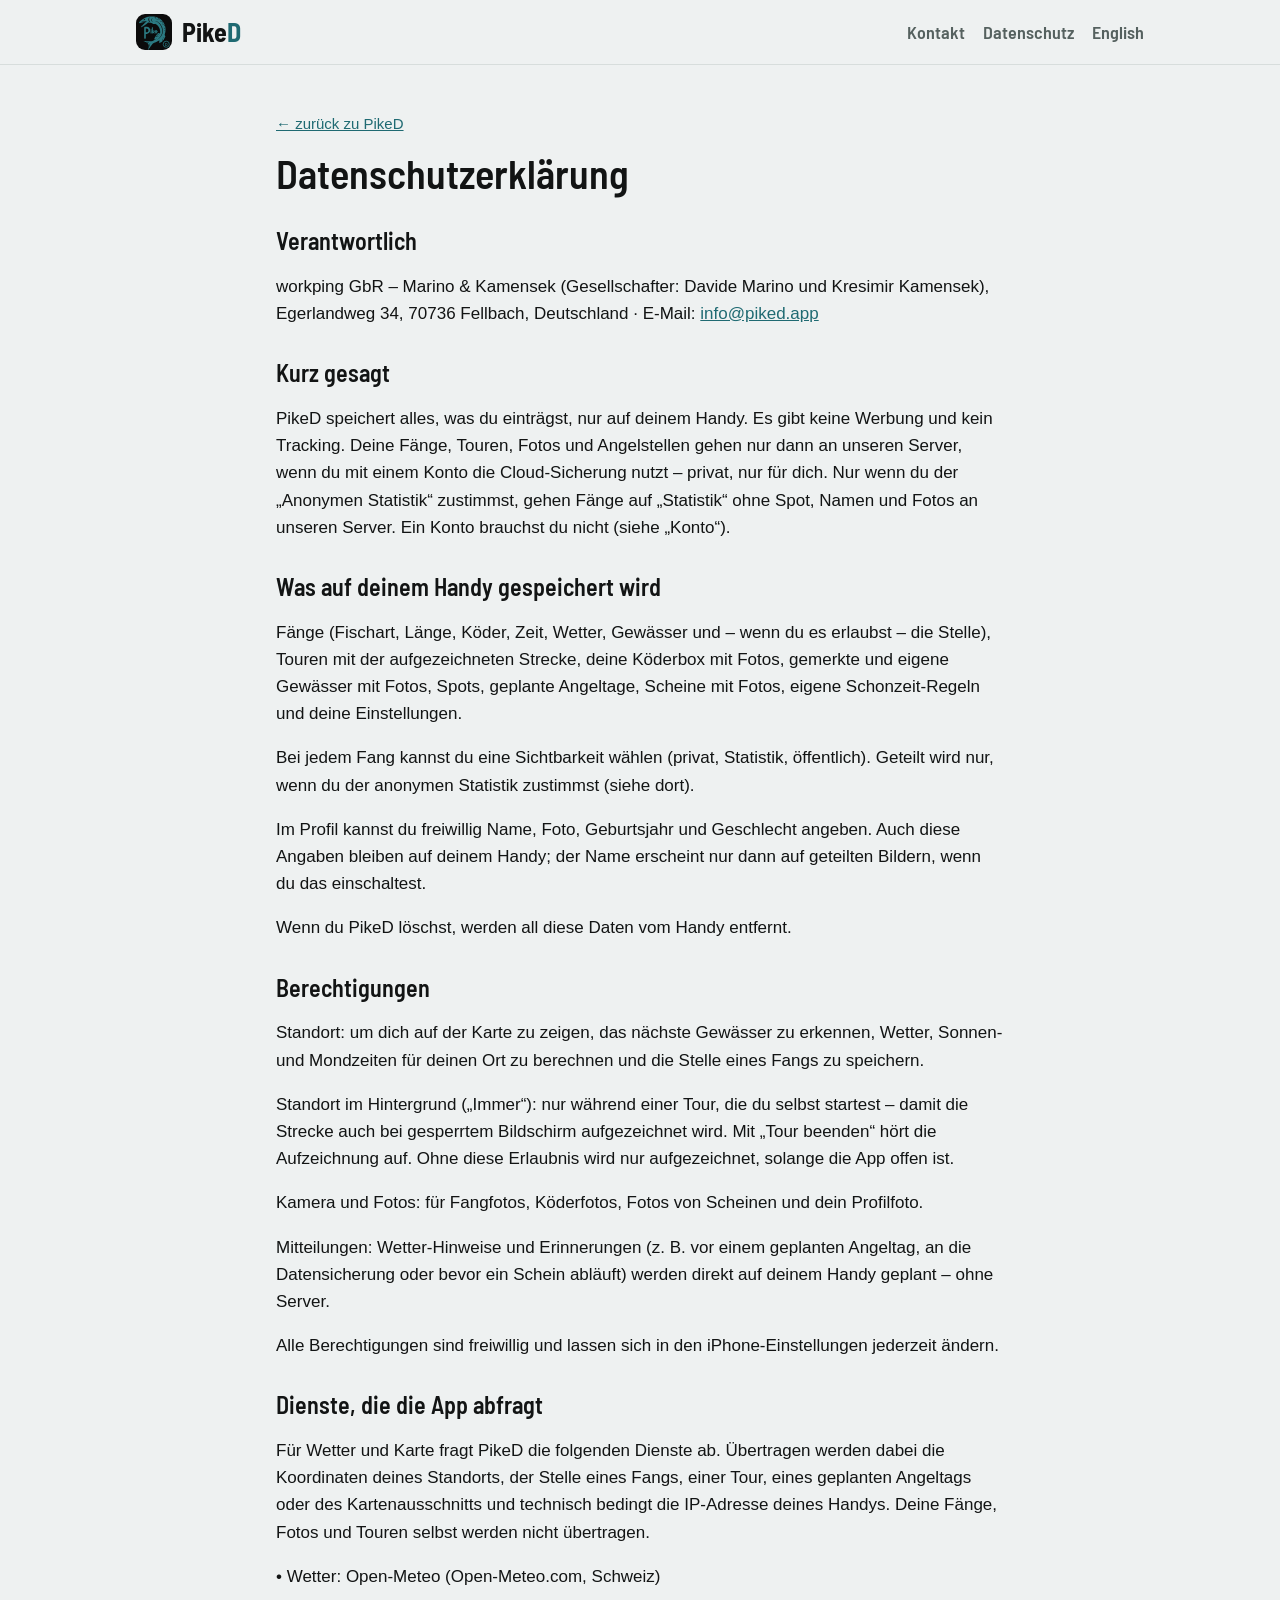
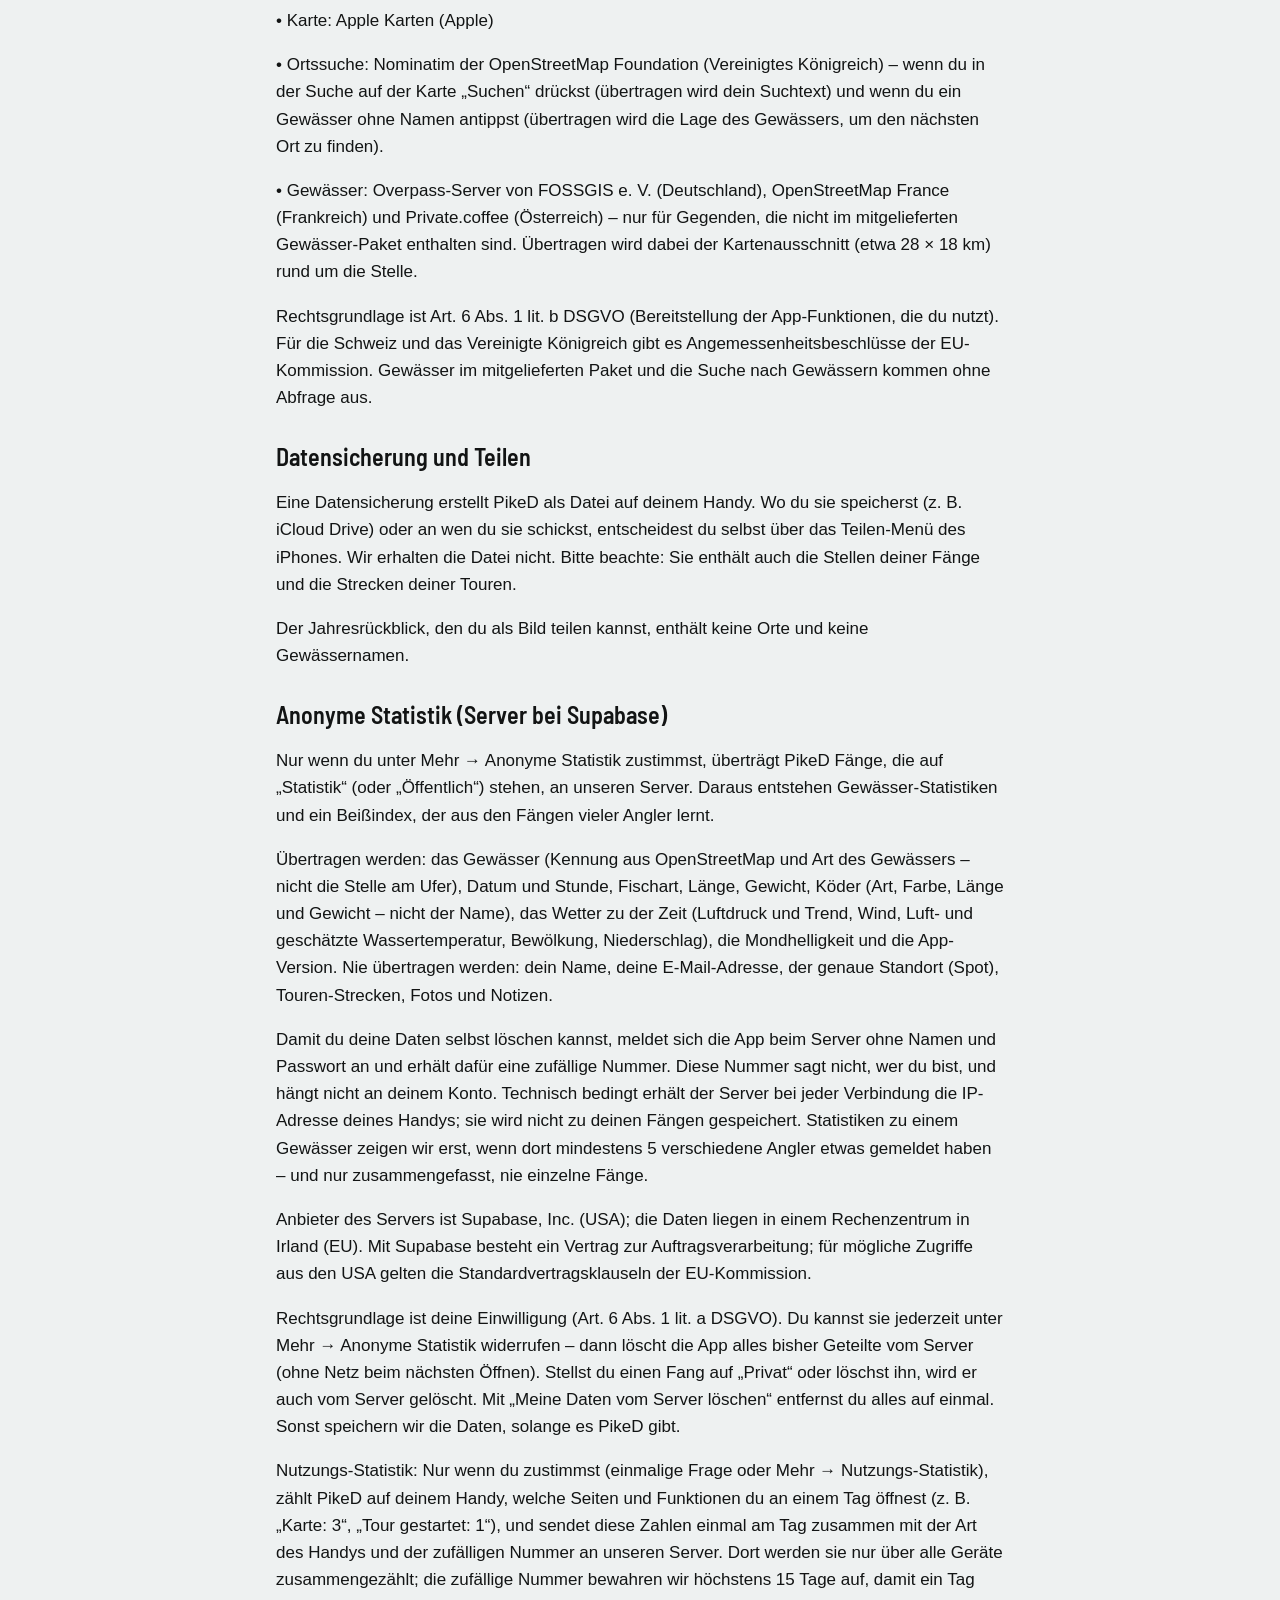
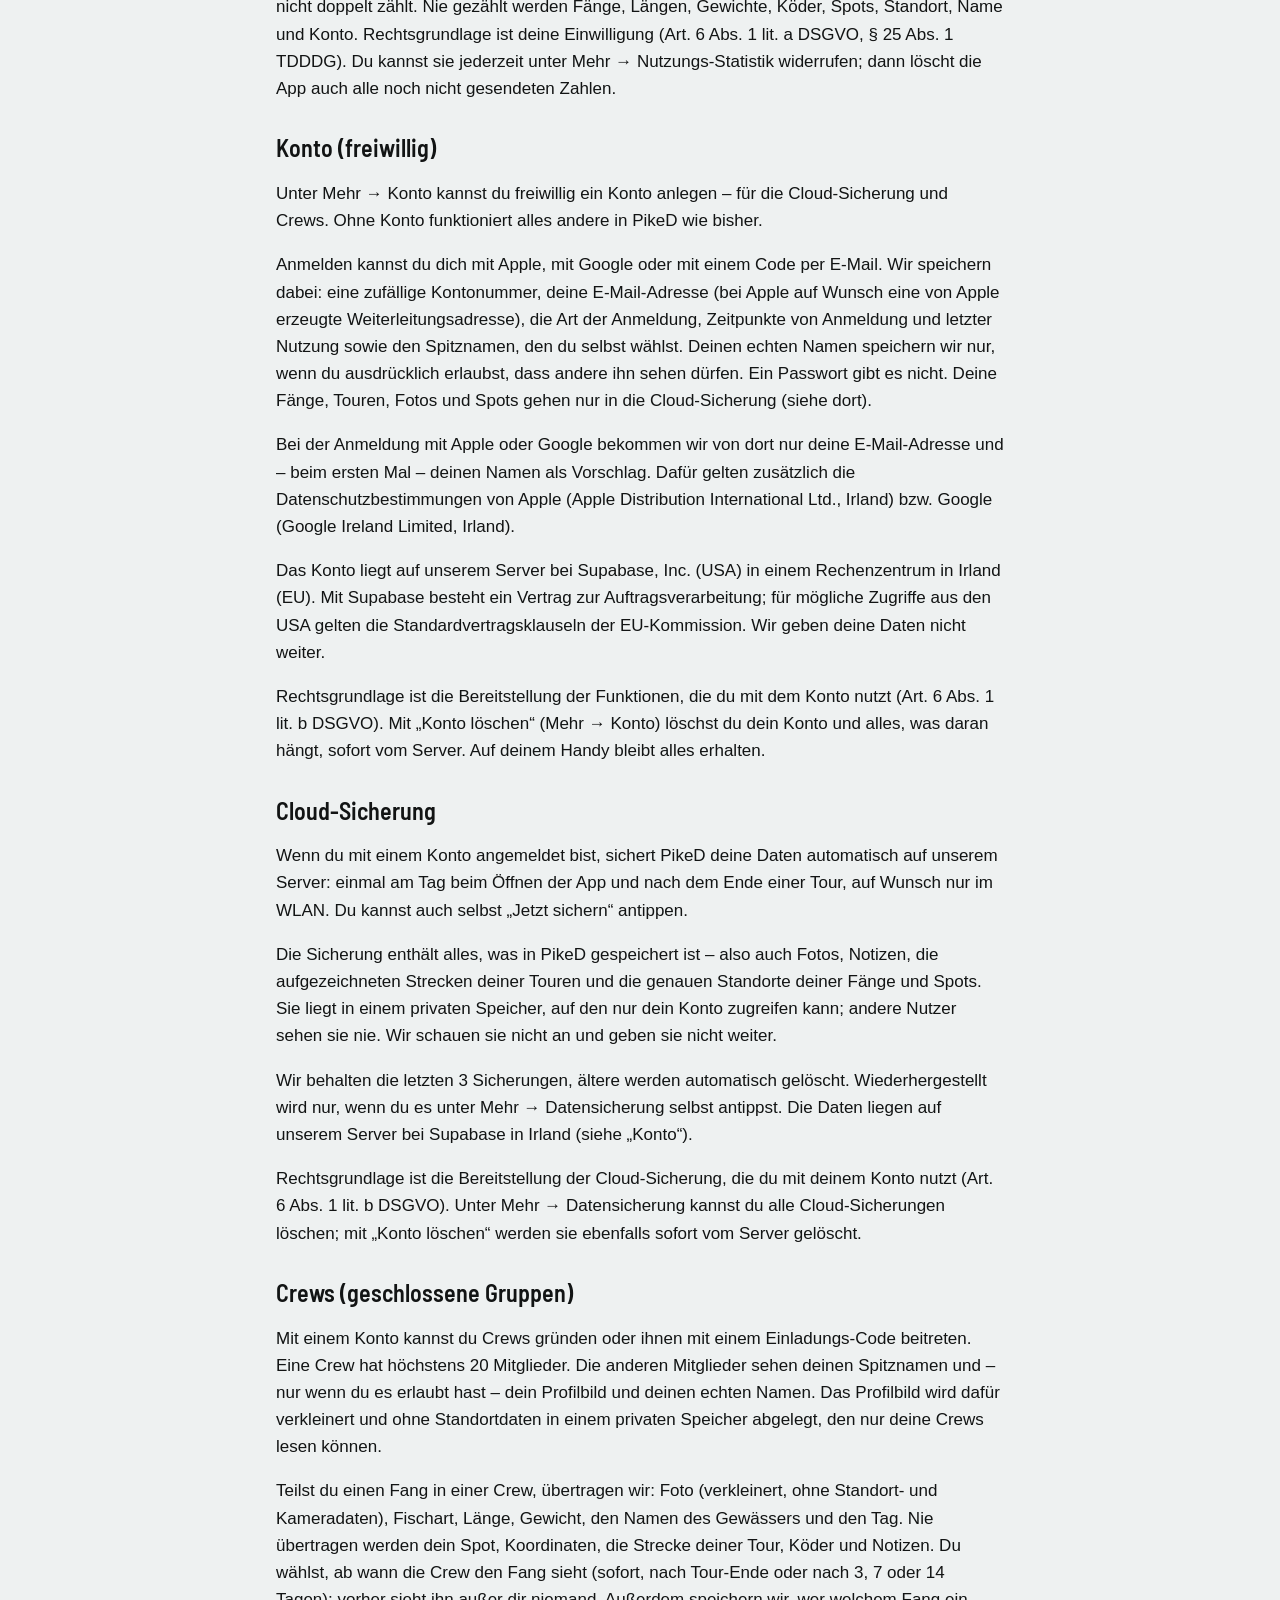
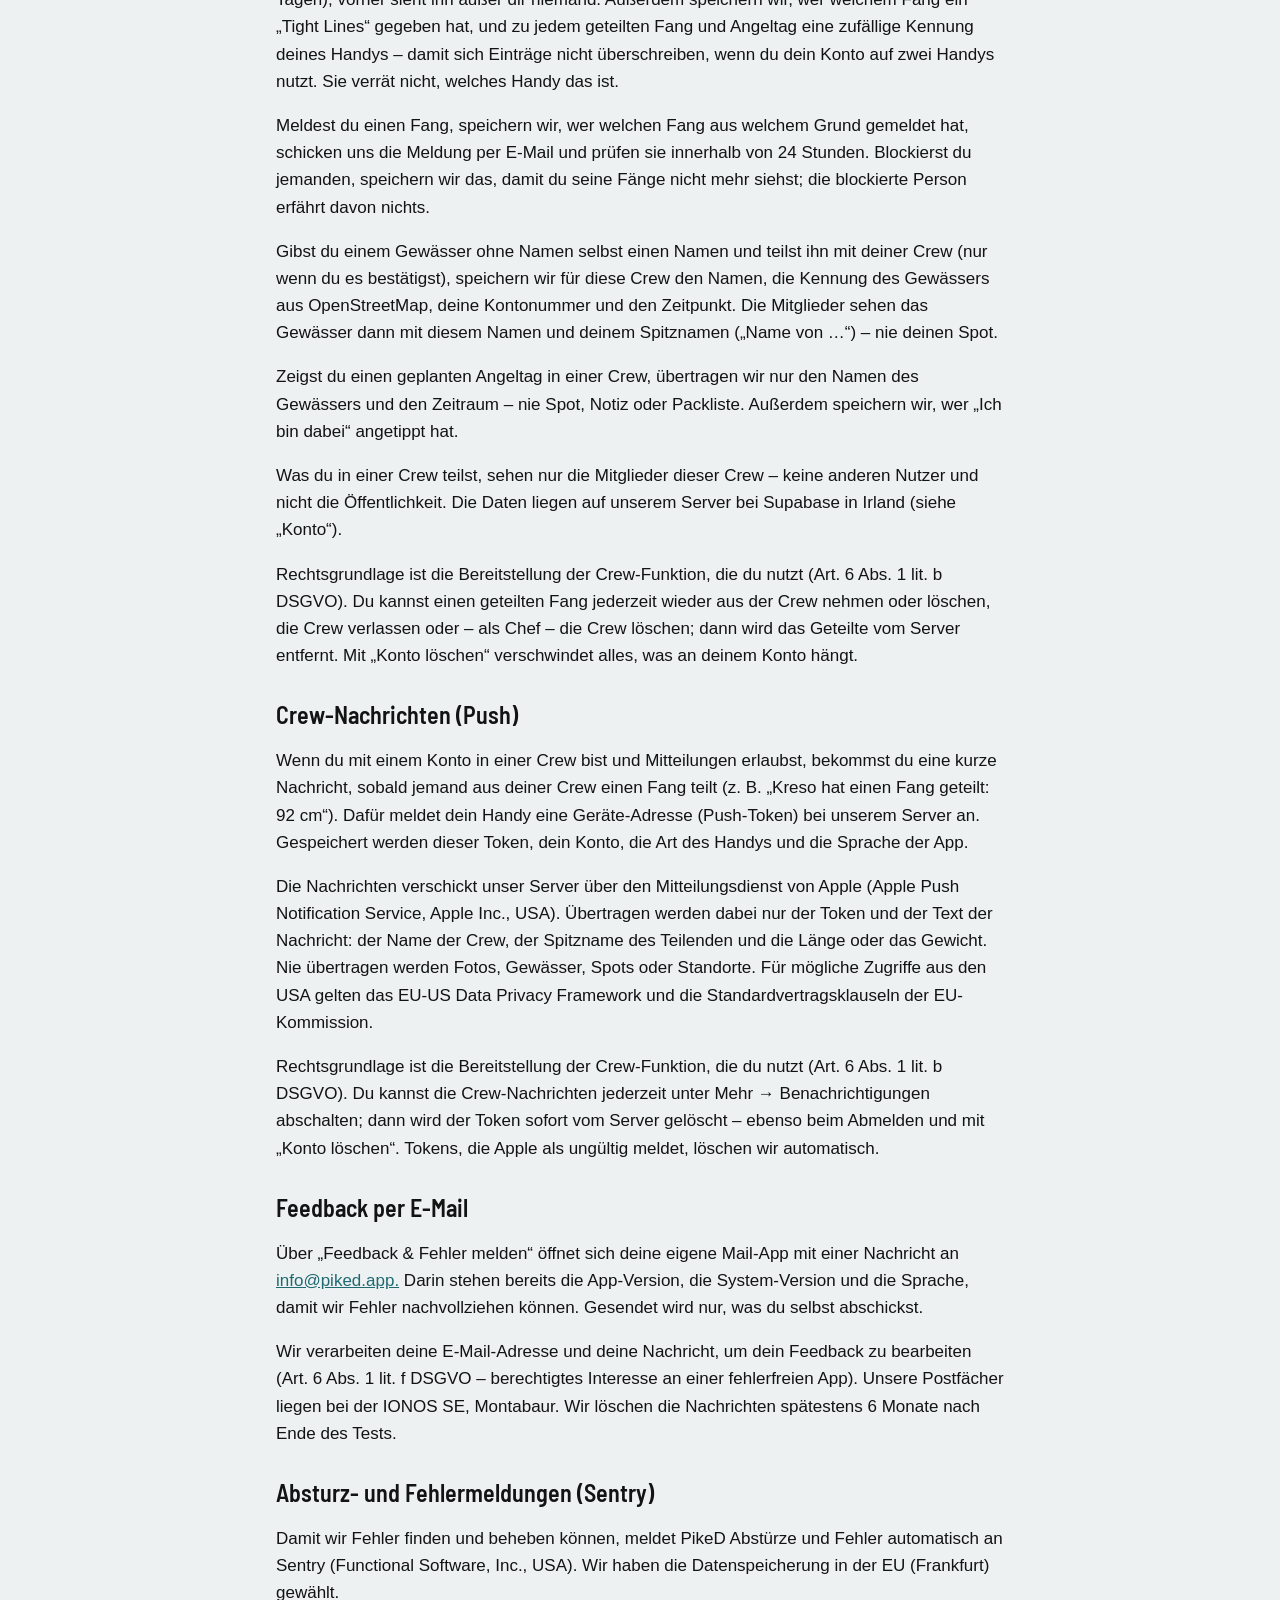
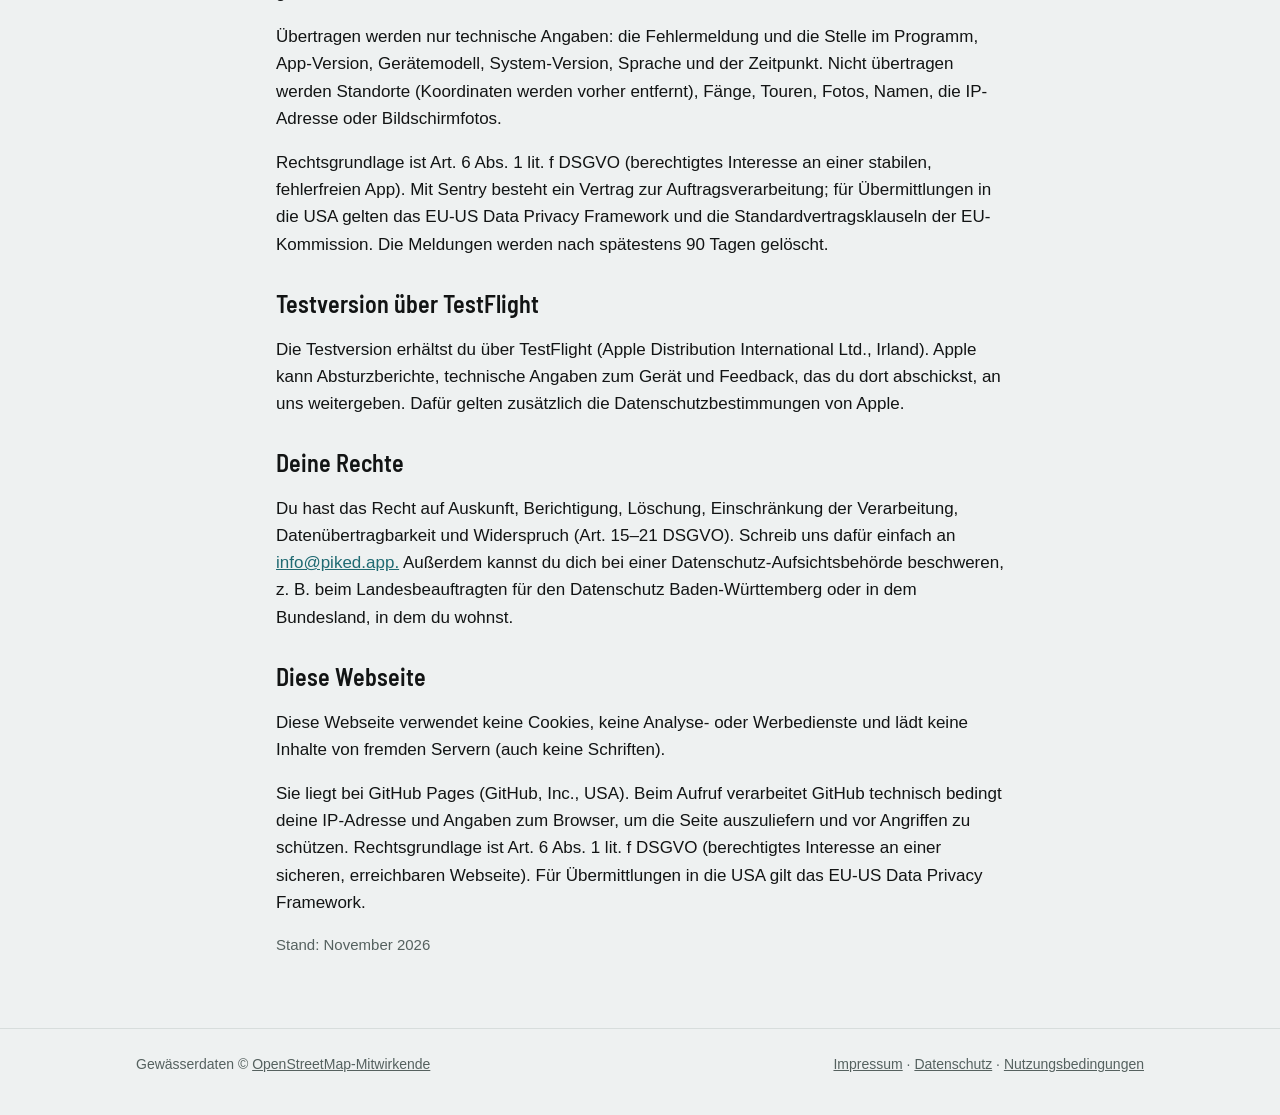
==== datenschutz.html @ bd9d3e7d "Datenschutz: Nutzungs-Statistik Co-Authored-By: Claude Opus 5.5 <noreply@anthropic.com>" ====
<!DOCTYPE html>
<html lang="de">
<head>
  <meta charset="utf-8">
  <meta name="viewport" content="width=device-width, initial-scale=1">
  <title>Datenschutzerklärung – PikeD</title>
  <meta name="description" content="Datenschutzerklärung">
  <meta name="robots" content="noindex">
  <meta name="theme-color" content="#0b0b0b">
  <link rel="icon" href="logo.svg" type="image/svg+xml">
  <link rel="apple-touch-icon" href="apple-touch-icon.png">
  <link rel="stylesheet" href="stil.css">
</head>
<body>
  <header class="leiste">
    <div class="breite">
      <a class="marke" href="index.html"><img src="logo.svg" alt="" width="36" height="36"><span>Pike<span class="d">D</span></span></a>
      <nav>
        <a href="index.html#kontakt">Kontakt</a>
        <a href="datenschutz.html">Datenschutz</a>
        <a href="en/privacy.html" lang="en">English</a>
      </nav>
    </div>
  </header>
  <main class="text">
    <p class="zurueck"><a href="index.html">← zurück zu PikeD</a></p>
    <h1>Datenschutzerklärung</h1>
    <h2>Verantwortlich</h2>
    <p>workping GbR – Marino &amp; Kamensek (Gesellschafter: Davide Marino und Kresimir Kamensek), Egerlandweg 34, 70736 Fellbach, Deutschland · E-Mail: <a href="mailto:info@piked.app">info@piked.app</a></p>

    <h2>Kurz gesagt</h2>
    <p>PikeD speichert alles, was du einträgst, nur auf deinem Handy. Es gibt keine Werbung und kein Tracking. Deine Fänge, Touren, Fotos und Angelstellen gehen nur dann an unseren Server, wenn du mit einem Konto die Cloud-Sicherung nutzt – privat, nur für dich. Nur wenn du der „Anonymen Statistik“ zustimmst, gehen Fänge auf „Statistik“ ohne Spot, Namen und Fotos an unseren Server. Ein Konto brauchst du nicht (siehe „Konto“).</p>

    <h2>Was auf deinem Handy gespeichert wird</h2>
    <p>Fänge (Fischart, Länge, Köder, Zeit, Wetter, Gewässer und – wenn du es erlaubst – die Stelle), Touren mit der aufgezeichneten Strecke, deine Köderbox mit Fotos, gemerkte und eigene Gewässer mit Fotos, Spots, geplante Angeltage, Scheine mit Fotos, eigene Schonzeit-Regeln und deine Einstellungen.</p>
    <p>Bei jedem Fang kannst du eine Sichtbarkeit wählen (privat, Statistik, öffentlich). Geteilt wird nur, wenn du der anonymen Statistik zustimmst (siehe dort).</p>
    <p>Im Profil kannst du freiwillig Name, Foto, Geburtsjahr und Geschlecht angeben. Auch diese Angaben bleiben auf deinem Handy; der Name erscheint nur dann auf geteilten Bildern, wenn du das einschaltest.</p>
    <p>Wenn du PikeD löschst, werden all diese Daten vom Handy entfernt.</p>

    <h2>Berechtigungen</h2>
    <p>Standort: um dich auf der Karte zu zeigen, das nächste Gewässer zu erkennen, Wetter, Sonnen- und Mondzeiten für deinen Ort zu berechnen und die Stelle eines Fangs zu speichern.</p>
    <p>Standort im Hintergrund („Immer“): nur während einer Tour, die du selbst startest – damit die Strecke auch bei gesperrtem Bildschirm aufgezeichnet wird. Mit „Tour beenden“ hört die Aufzeichnung auf. Ohne diese Erlaubnis wird nur aufgezeichnet, solange die App offen ist.</p>
    <p>Kamera und Fotos: für Fangfotos, Köderfotos, Fotos von Scheinen und dein Profilfoto.</p>
    <p>Mitteilungen: Wetter-Hinweise und Erinnerungen (z. B. vor einem geplanten Angeltag, an die Datensicherung oder bevor ein Schein abläuft) werden direkt auf deinem Handy geplant – ohne Server.</p>
    <p>Alle Berechtigungen sind freiwillig und lassen sich in den iPhone-Einstellungen jederzeit ändern.</p>

    <h2>Dienste, die die App abfragt</h2>
    <p>Für Wetter und Karte fragt PikeD die folgenden Dienste ab. Übertragen werden dabei die Koordinaten deines Standorts, der Stelle eines Fangs, einer Tour, eines geplanten Angeltags oder des Kartenausschnitts und technisch bedingt die IP-Adresse deines Handys. Deine Fänge, Fotos und Touren selbst werden nicht übertragen.</p>
    <p>• Wetter: Open-Meteo (Open-Meteo.com, Schweiz)</p>
    <p>• Karte: Apple Karten (Apple)</p>
    <p>• Ortssuche: Nominatim der OpenStreetMap Foundation (Vereinigtes Königreich) – wenn du in der Suche auf der Karte „Suchen“ drückst (übertragen wird dein Suchtext) und wenn du ein Gewässer ohne Namen antippst (übertragen wird die Lage des Gewässers, um den nächsten Ort zu finden).</p>
    <p>• Gewässer: Overpass-Server von FOSSGIS e. V. (Deutschland), OpenStreetMap France (Frankreich) und Private.coffee (Österreich) – nur für Gegenden, die nicht im mitgelieferten Gewässer-Paket enthalten sind. Übertragen wird dabei der Kartenausschnitt (etwa 28 × 18 km) rund um die Stelle.</p>
    <p>Rechtsgrundlage ist Art. 6 Abs. 1 lit. b DSGVO (Bereitstellung der App-Funktionen, die du nutzt). Für die Schweiz und das Vereinigte Königreich gibt es Angemessenheitsbeschlüsse der EU-Kommission. Gewässer im mitgelieferten Paket und die Suche nach Gewässern kommen ohne Abfrage aus.</p>

    <h2>Datensicherung und Teilen</h2>
    <p>Eine Datensicherung erstellt PikeD als Datei auf deinem Handy. Wo du sie speicherst (z. B. iCloud Drive) oder an wen du sie schickst, entscheidest du selbst über das Teilen-Menü des iPhones. Wir erhalten die Datei nicht. Bitte beachte: Sie enthält auch die Stellen deiner Fänge und die Strecken deiner Touren.</p>
    <p>Der Jahresrückblick, den du als Bild teilen kannst, enthält keine Orte und keine Gewässernamen.</p>

    <h2>Anonyme Statistik (Server bei Supabase)</h2>
    <p>Nur wenn du unter Mehr → Anonyme Statistik zustimmst, überträgt PikeD Fänge, die auf „Statistik“ (oder „Öffentlich“) stehen, an unseren Server. Daraus entstehen Gewässer-Statistiken und ein Beißindex, der aus den Fängen vieler Angler lernt.</p>
    <p>Übertragen werden: das Gewässer (Kennung aus OpenStreetMap und Art des Gewässers – nicht die Stelle am Ufer), Datum und Stunde, Fischart, Länge, Gewicht, Köder (Art, Farbe, Länge und Gewicht – nicht der Name), das Wetter zu der Zeit (Luftdruck und Trend, Wind, Luft- und geschätzte Wassertemperatur, Bewölkung, Niederschlag), die Mondhelligkeit und die App-Version. Nie übertragen werden: dein Name, deine E-Mail-Adresse, der genaue Standort (Spot), Touren-Strecken, Fotos und Notizen.</p>
    <p>Damit du deine Daten selbst löschen kannst, meldet sich die App beim Server ohne Namen und Passwort an und erhält dafür eine zufällige Nummer. Diese Nummer sagt nicht, wer du bist, und hängt nicht an deinem Konto. Technisch bedingt erhält der Server bei jeder Verbindung die IP-Adresse deines Handys; sie wird nicht zu deinen Fängen gespeichert. Statistiken zu einem Gewässer zeigen wir erst, wenn dort mindestens 5 verschiedene Angler etwas gemeldet haben – und nur zusammengefasst, nie einzelne Fänge.</p>
    <p>Anbieter des Servers ist Supabase, Inc. (USA); die Daten liegen in einem Rechenzentrum in Irland (EU). Mit Supabase besteht ein Vertrag zur Auftragsverarbeitung; für mögliche Zugriffe aus den USA gelten die Standardvertragsklauseln der EU-Kommission.</p>
    <p>Rechtsgrundlage ist deine Einwilligung (Art. 6 Abs. 1 lit. a DSGVO). Du kannst sie jederzeit unter Mehr → Anonyme Statistik widerrufen – dann löscht die App alles bisher Geteilte vom Server (ohne Netz beim nächsten Öffnen). Stellst du einen Fang auf „Privat“ oder löschst ihn, wird er auch vom Server gelöscht. Mit „Meine Daten vom Server löschen“ entfernst du alles auf einmal. Sonst speichern wir die Daten, solange es PikeD gibt.</p>
    <p>Nutzungs-Statistik: Nur wenn du zustimmst (einmalige Frage oder Mehr → Nutzungs-Statistik), zählt PikeD auf deinem Handy, welche Seiten und Funktionen du an einem Tag öffnest (z. B. „Karte: 3“, „Tour gestartet: 1“), und sendet diese Zahlen einmal am Tag zusammen mit der Art des Handys und der zufälligen Nummer an unseren Server. Dort werden sie nur über alle Geräte zusammengezählt; die zufällige Nummer bewahren wir höchstens 15 Tage auf, damit ein Tag nicht doppelt zählt. Nie gezählt werden Fänge, Längen, Gewichte, Köder, Spots, Standort, Name und Konto. Rechtsgrundlage ist deine Einwilligung (Art. 6 Abs. 1 lit. a DSGVO, § 25 Abs. 1 TDDDG). Du kannst sie jederzeit unter Mehr → Nutzungs-Statistik widerrufen; dann löscht die App auch alle noch nicht gesendeten Zahlen.</p>

    <h2>Konto (freiwillig)</h2>
    <p>Unter Mehr → Konto kannst du freiwillig ein Konto anlegen – für die Cloud-Sicherung und Crews. Ohne Konto funktioniert alles andere in PikeD wie bisher.</p>
    <p>Anmelden kannst du dich mit Apple, mit Google oder mit einem Code per E-Mail. Wir speichern dabei: eine zufällige Kontonummer, deine E-Mail-Adresse (bei Apple auf Wunsch eine von Apple erzeugte Weiterleitungsadresse), die Art der Anmeldung, Zeitpunkte von Anmeldung und letzter Nutzung sowie den Spitznamen, den du selbst wählst. Deinen echten Namen speichern wir nur, wenn du ausdrücklich erlaubst, dass andere ihn sehen dürfen. Ein Passwort gibt es nicht. Deine Fänge, Touren, Fotos und Spots gehen nur in die Cloud-Sicherung (siehe dort).</p>
    <p>Bei der Anmeldung mit Apple oder Google bekommen wir von dort nur deine E-Mail-Adresse und – beim ersten Mal – deinen Namen als Vorschlag. Dafür gelten zusätzlich die Datenschutzbestimmungen von Apple (Apple Distribution International Ltd., Irland) bzw. Google (Google Ireland Limited, Irland).</p>
    <p>Das Konto liegt auf unserem Server bei Supabase, Inc. (USA) in einem Rechenzentrum in Irland (EU). Mit Supabase besteht ein Vertrag zur Auftragsverarbeitung; für mögliche Zugriffe aus den USA gelten die Standardvertragsklauseln der EU-Kommission. Wir geben deine Daten nicht weiter.</p>
    <p>Rechtsgrundlage ist die Bereitstellung der Funktionen, die du mit dem Konto nutzt (Art. 6 Abs. 1 lit. b DSGVO). Mit „Konto löschen“ (Mehr → Konto) löschst du dein Konto und alles, was daran hängt, sofort vom Server. Auf deinem Handy bleibt alles erhalten.</p>

    <h2>Cloud-Sicherung</h2>
    <p>Wenn du mit einem Konto angemeldet bist, sichert PikeD deine Daten automatisch auf unserem Server: einmal am Tag beim Öffnen der App und nach dem Ende einer Tour, auf Wunsch nur im WLAN. Du kannst auch selbst „Jetzt sichern“ antippen.</p>
    <p>Die Sicherung enthält alles, was in PikeD gespeichert ist – also auch Fotos, Notizen, die aufgezeichneten Strecken deiner Touren und die genauen Standorte deiner Fänge und Spots. Sie liegt in einem privaten Speicher, auf den nur dein Konto zugreifen kann; andere Nutzer sehen sie nie. Wir schauen sie nicht an und geben sie nicht weiter.</p>
    <p>Wir behalten die letzten 3 Sicherungen, ältere werden automatisch gelöscht. Wiederhergestellt wird nur, wenn du es unter Mehr → Datensicherung selbst antippst. Die Daten liegen auf unserem Server bei Supabase in Irland (siehe „Konto“).</p>
    <p>Rechtsgrundlage ist die Bereitstellung der Cloud-Sicherung, die du mit deinem Konto nutzt (Art. 6 Abs. 1 lit. b DSGVO). Unter Mehr → Datensicherung kannst du alle Cloud-Sicherungen löschen; mit „Konto löschen“ werden sie ebenfalls sofort vom Server gelöscht.</p>

    <h2>Crews (geschlossene Gruppen)</h2>
    <p>Mit einem Konto kannst du Crews gründen oder ihnen mit einem Einladungs-Code beitreten. Eine Crew hat höchstens 20 Mitglieder. Die anderen Mitglieder sehen deinen Spitznamen und – nur wenn du es erlaubt hast – dein Profilbild und deinen echten Namen. Das Profilbild wird dafür verkleinert und ohne Standortdaten in einem privaten Speicher abgelegt, den nur deine Crews lesen können.</p>
    <p>Teilst du einen Fang in einer Crew, übertragen wir: Foto (verkleinert, ohne Standort- und Kameradaten), Fischart, Länge, Gewicht, den Namen des Gewässers und den Tag. Nie übertragen werden dein Spot, Koordinaten, die Strecke deiner Tour, Köder und Notizen. Du wählst, ab wann die Crew den Fang sieht (sofort, nach Tour-Ende oder nach 3, 7 oder 14 Tagen); vorher sieht ihn außer dir niemand. Außerdem speichern wir, wer welchem Fang ein „Tight Lines“ gegeben hat, und zu jedem geteilten Fang und Angeltag eine zufällige Kennung deines Handys – damit sich Einträge nicht überschreiben, wenn du dein Konto auf zwei Handys nutzt. Sie verrät nicht, welches Handy das ist.</p>
    <p>Meldest du einen Fang, speichern wir, wer welchen Fang aus welchem Grund gemeldet hat, schicken uns die Meldung per E-Mail und prüfen sie innerhalb von 24 Stunden. Blockierst du jemanden, speichern wir das, damit du seine Fänge nicht mehr siehst; die blockierte Person erfährt davon nichts.</p>
    <p>Gibst du einem Gewässer ohne Namen selbst einen Namen und teilst ihn mit deiner Crew (nur wenn du es bestätigst), speichern wir für diese Crew den Namen, die Kennung des Gewässers aus OpenStreetMap, deine Kontonummer und den Zeitpunkt. Die Mitglieder sehen das Gewässer dann mit diesem Namen und deinem Spitznamen („Name von …“) – nie deinen Spot.</p>
    <p>Zeigst du einen geplanten Angeltag in einer Crew, übertragen wir nur den Namen des Gewässers und den Zeitraum – nie Spot, Notiz oder Packliste. Außerdem speichern wir, wer „Ich bin dabei“ angetippt hat.</p>
    <p>Was du in einer Crew teilst, sehen nur die Mitglieder dieser Crew – keine anderen Nutzer und nicht die Öffentlichkeit. Die Daten liegen auf unserem Server bei Supabase in Irland (siehe „Konto“).</p>
    <p>Rechtsgrundlage ist die Bereitstellung der Crew-Funktion, die du nutzt (Art. 6 Abs. 1 lit. b DSGVO). Du kannst einen geteilten Fang jederzeit wieder aus der Crew nehmen oder löschen, die Crew verlassen oder – als Chef – die Crew löschen; dann wird das Geteilte vom Server entfernt. Mit „Konto löschen“ verschwindet alles, was an deinem Konto hängt.</p>

    <h2>Crew-Nachrichten (Push)</h2>
    <p>Wenn du mit einem Konto in einer Crew bist und Mitteilungen erlaubst, bekommst du eine kurze Nachricht, sobald jemand aus deiner Crew einen Fang teilt (z. B. „Kreso hat einen Fang geteilt: 92 cm“). Dafür meldet dein Handy eine Geräte-Adresse (Push-Token) bei unserem Server an. Gespeichert werden dieser Token, dein Konto, die Art des Handys und die Sprache der App.</p>
    <p>Die Nachrichten verschickt unser Server über den Mitteilungsdienst von Apple (Apple Push Notification Service, Apple Inc., USA). Übertragen werden dabei nur der Token und der Text der Nachricht: der Name der Crew, der Spitzname des Teilenden und die Länge oder das Gewicht. Nie übertragen werden Fotos, Gewässer, Spots oder Standorte. Für mögliche Zugriffe aus den USA gelten das EU-US Data Privacy Framework und die Standardvertragsklauseln der EU-Kommission.</p>
    <p>Rechtsgrundlage ist die Bereitstellung der Crew-Funktion, die du nutzt (Art. 6 Abs. 1 lit. b DSGVO). Du kannst die Crew-Nachrichten jederzeit unter Mehr → Benachrichtigungen abschalten; dann wird der Token sofort vom Server gelöscht – ebenso beim Abmelden und mit „Konto löschen“. Tokens, die Apple als ungültig meldet, löschen wir automatisch.</p>

    <h2>Feedback per E-Mail</h2>
    <p>Über „Feedback &amp; Fehler melden“ öffnet sich deine eigene Mail-App mit einer Nachricht an <a href="mailto:info@piked.app.">info@piked.app.</a> Darin stehen bereits die App-Version, die System-Version und die Sprache, damit wir Fehler nachvollziehen können. Gesendet wird nur, was du selbst abschickst.</p>
    <p>Wir verarbeiten deine E-Mail-Adresse und deine Nachricht, um dein Feedback zu bearbeiten (Art. 6 Abs. 1 lit. f DSGVO – berechtigtes Interesse an einer fehlerfreien App). Unsere Postfächer liegen bei der IONOS SE, Montabaur. Wir löschen die Nachrichten spätestens 6 Monate nach Ende des Tests.</p>

    <h2>Absturz- und Fehlermeldungen (Sentry)</h2>
    <p>Damit wir Fehler finden und beheben können, meldet PikeD Abstürze und Fehler automatisch an Sentry (Functional Software, Inc., USA). Wir haben die Datenspeicherung in der EU (Frankfurt) gewählt.</p>
    <p>Übertragen werden nur technische Angaben: die Fehlermeldung und die Stelle im Programm, App-Version, Gerätemodell, System-Version, Sprache und der Zeitpunkt. Nicht übertragen werden Standorte (Koordinaten werden vorher entfernt), Fänge, Touren, Fotos, Namen, die IP-Adresse oder Bildschirmfotos.</p>
    <p>Rechtsgrundlage ist Art. 6 Abs. 1 lit. f DSGVO (berechtigtes Interesse an einer stabilen, fehlerfreien App). Mit Sentry besteht ein Vertrag zur Auftragsverarbeitung; für Übermittlungen in die USA gelten das EU-US Data Privacy Framework und die Standardvertragsklauseln der EU-Kommission. Die Meldungen werden nach spätestens 90 Tagen gelöscht.</p>

    <h2>Testversion über TestFlight</h2>
    <p>Die Testversion erhältst du über TestFlight (Apple Distribution International Ltd., Irland). Apple kann Absturzberichte, technische Angaben zum Gerät und Feedback, das du dort abschickst, an uns weitergeben. Dafür gelten zusätzlich die Datenschutzbestimmungen von Apple.</p>

    <h2>Deine Rechte</h2>
    <p>Du hast das Recht auf Auskunft, Berichtigung, Löschung, Einschränkung der Verarbeitung, Datenübertragbarkeit und Widerspruch (Art. 15–21 DSGVO). Schreib uns dafür einfach an <a href="mailto:info@piked.app.">info@piked.app.</a> Außerdem kannst du dich bei einer Datenschutz-Aufsichtsbehörde beschweren, z. B. beim Landesbeauftragten für den Datenschutz Baden-Württemberg oder in dem Bundesland, in dem du wohnst.</p>

    <h2>Diese Webseite</h2>
    <p>Diese Webseite verwendet keine Cookies, keine Analyse- oder Werbedienste und lädt keine Inhalte von fremden Servern (auch keine Schriften).</p>
    <p>Sie liegt bei GitHub Pages (GitHub, Inc., USA). Beim Aufruf verarbeitet GitHub technisch bedingt deine IP-Adresse und Angaben zum Browser, um die Seite auszuliefern und vor Angriffen zu schützen. Rechtsgrundlage ist Art. 6 Abs. 1 lit. f DSGVO (berechtigtes Interesse an einer sicheren, erreichbaren Webseite). Für Übermittlungen in die USA gilt das EU-US Data Privacy Framework.</p>

    <p class="klein">Stand: November 2026</p>
  </main>
  <footer>
    <div class="breite">
      <span>Gewässerdaten © <a href="https://www.openstreetmap.org/copyright">OpenStreetMap-Mitwirkende</a></span>
      <span><a href="impressum.html">Impressum</a> · <a href="datenschutz.html">Datenschutz</a> · <a href="nutzungsbedingungen.html">Nutzungsbedingungen</a></span>
    </div>
  </footer>
</body>
</html>
---- stil.css ----
/* PikeD-Webseite – Farben wie in der App (src/theme/farben.ts): dunkel mit Petrol, hell als Gegenstück.
   Marken-Schrift „Barlow Semi Condensed“ wie CarpD (freie Lizenz OFL, Dateien in schrift/) für Überschriften,
   Marke, Navigation und Kachel-Titel; längere Texte in der Schrift des Geräts. Keine fremden Server. */
@font-face { font-family: "Barlow Semi Condensed"; src: url("schrift/BarlowSemiCondensed-SemiBold.ttf") format("truetype"); font-weight: 600; font-display: swap; }
@font-face { font-family: "Barlow Semi Condensed"; src: url("schrift/BarlowSemiCondensed-Bold.ttf") format("truetype"); font-weight: 700; font-display: swap; }
:root {
  --hintergrund: #0b0b0b;
  --flaeche: #1a1a1a;
  --text: #f2f2f2;
  --nebentext: #a3adab;
  --akzent: #2b7a82;
  --akzent-hell: #4fa6ae;
  --rand: #2a2f2f;
  --breite: 1040px;
  --marke: "Barlow Semi Condensed", -apple-system, BlinkMacSystemFont, "Segoe UI", Roboto, sans-serif;
  color-scheme: dark;
}
@media (prefers-color-scheme: light) {
  :root {
    --hintergrund: #eef1f1;
    --flaeche: #ffffff;
    --text: #121414;
    --nebentext: #55615f;
    --akzent: #1f6a72;
    --akzent-hell: #1f6a72;
    --rand: #d7dddc;
    color-scheme: light;
  }
}

* { box-sizing: border-box; }
html { -webkit-text-size-adjust: 100%; }
body {
  margin: 0;
  background: var(--hintergrund);
  color: var(--text);
  font: 17px/1.6 -apple-system, BlinkMacSystemFont, "Segoe UI", Roboto, Helvetica, Arial, sans-serif;
  -webkit-font-smoothing: antialiased;
}
h1, h2, h3 { font-family: var(--marke); font-weight: 600; letter-spacing: 0; }
a { color: var(--akzent-hell); }
img { max-width: 100%; height: auto; }

.breite { max-width: var(--breite); margin: 0 auto; padding: 0 16px; }

/* Kopfleiste */
.leiste { border-bottom: 1px solid var(--rand); }
.leiste .breite { display: flex; align-items: center; justify-content: space-between; gap: 12px; min-height: 64px; flex-wrap: wrap; }
.marke { display: flex; align-items: center; gap: 10px; color: var(--text); text-decoration: none; font-family: var(--marke); font-weight: 700; font-size: 26px; }
.marke img { border-radius: 9px; }
.marke .d { color: var(--akzent-hell); }
.leiste nav { display: flex; flex-wrap: wrap; gap: 6px 18px; align-items: center; font-family: var(--marke); font-weight: 600; font-size: 18px; }
.leiste nav a { color: var(--nebentext); text-decoration: none; }
.leiste nav a:hover { color: var(--text); }

/* Startseite */
.held { padding: 64px 0 40px; display: grid; grid-template-columns: 1.3fr 1fr; gap: 40px; align-items: center; }
.held h1 { font-size: clamp(40px, 7vw, 64px); line-height: 1.02; margin: 0 0 18px; font-weight: 700; text-wrap: balance; }
.held h1 span { color: var(--akzent-hell); }
.held p { font-size: 19px; color: var(--nebentext); margin: 0 0 24px; max-width: 34em; }
.held .bild { justify-self: center; }
.held .bild img { width: min(320px, 70vw); border-radius: 22%; box-shadow: 0 24px 60px rgba(0, 0, 0, 0.35); }
.schild { display: inline-block; padding: 6px 12px; border-radius: 999px; background: var(--flaeche); border: 1px solid var(--rand); color: var(--nebentext); font-family: var(--marke); font-weight: 600; font-size: 16px; letter-spacing: 0.3px; margin-bottom: 18px; }

.kacheln { display: grid; grid-template-columns: repeat(3, 1fr); gap: 16px; padding: 24px 0 56px; }
.kachel { background: var(--flaeche); border: 1px solid var(--rand); border-radius: 18px; padding: 22px; }
.kachel h2 { font-size: 23px; line-height: 1.15; margin: 0 0 8px; }
.kachel p { margin: 0; color: var(--nebentext); font-size: 16px; }
.kachel { border-top: 3px solid var(--akzent); }

.abschnitt { padding: 8px 0 56px; }
.abschnitt h2 { font-size: 32px; margin: 0 0 10px; }
.abschnitt p { color: var(--nebentext); max-width: 40em; }

/* Rechtstexte */
main.text { max-width: 760px; margin: 0 auto; padding: 32px 16px 56px; }
main.text h1 { font-size: 40px; line-height: 1.1; margin: 8px 0 20px; }
main.text h2 { font-size: 24px; line-height: 1.2; margin: 32px 0 8px; }
main.text p, main.text li { color: var(--text); overflow-wrap: anywhere; }
main.text .klein { color: var(--nebentext); font-size: 15px; }
.zurueck { font-size: 15px; }

/* Fußzeile */
footer { border-top: 1px solid var(--rand); padding: 24px 0 40px; color: var(--nebentext); font-size: 14px; }
footer .breite { display: flex; justify-content: space-between; gap: 12px; flex-wrap: wrap; }
footer a { color: var(--nebentext); }

@media (max-width: 760px) {
  .held { grid-template-columns: 1fr; padding-top: 40px; }
  .held .bild { order: -1; justify-self: start; }
  .held .bild img { width: 120px; }
  .kacheln { grid-template-columns: 1fr; }
  .leiste nav { gap: 14px; }
}
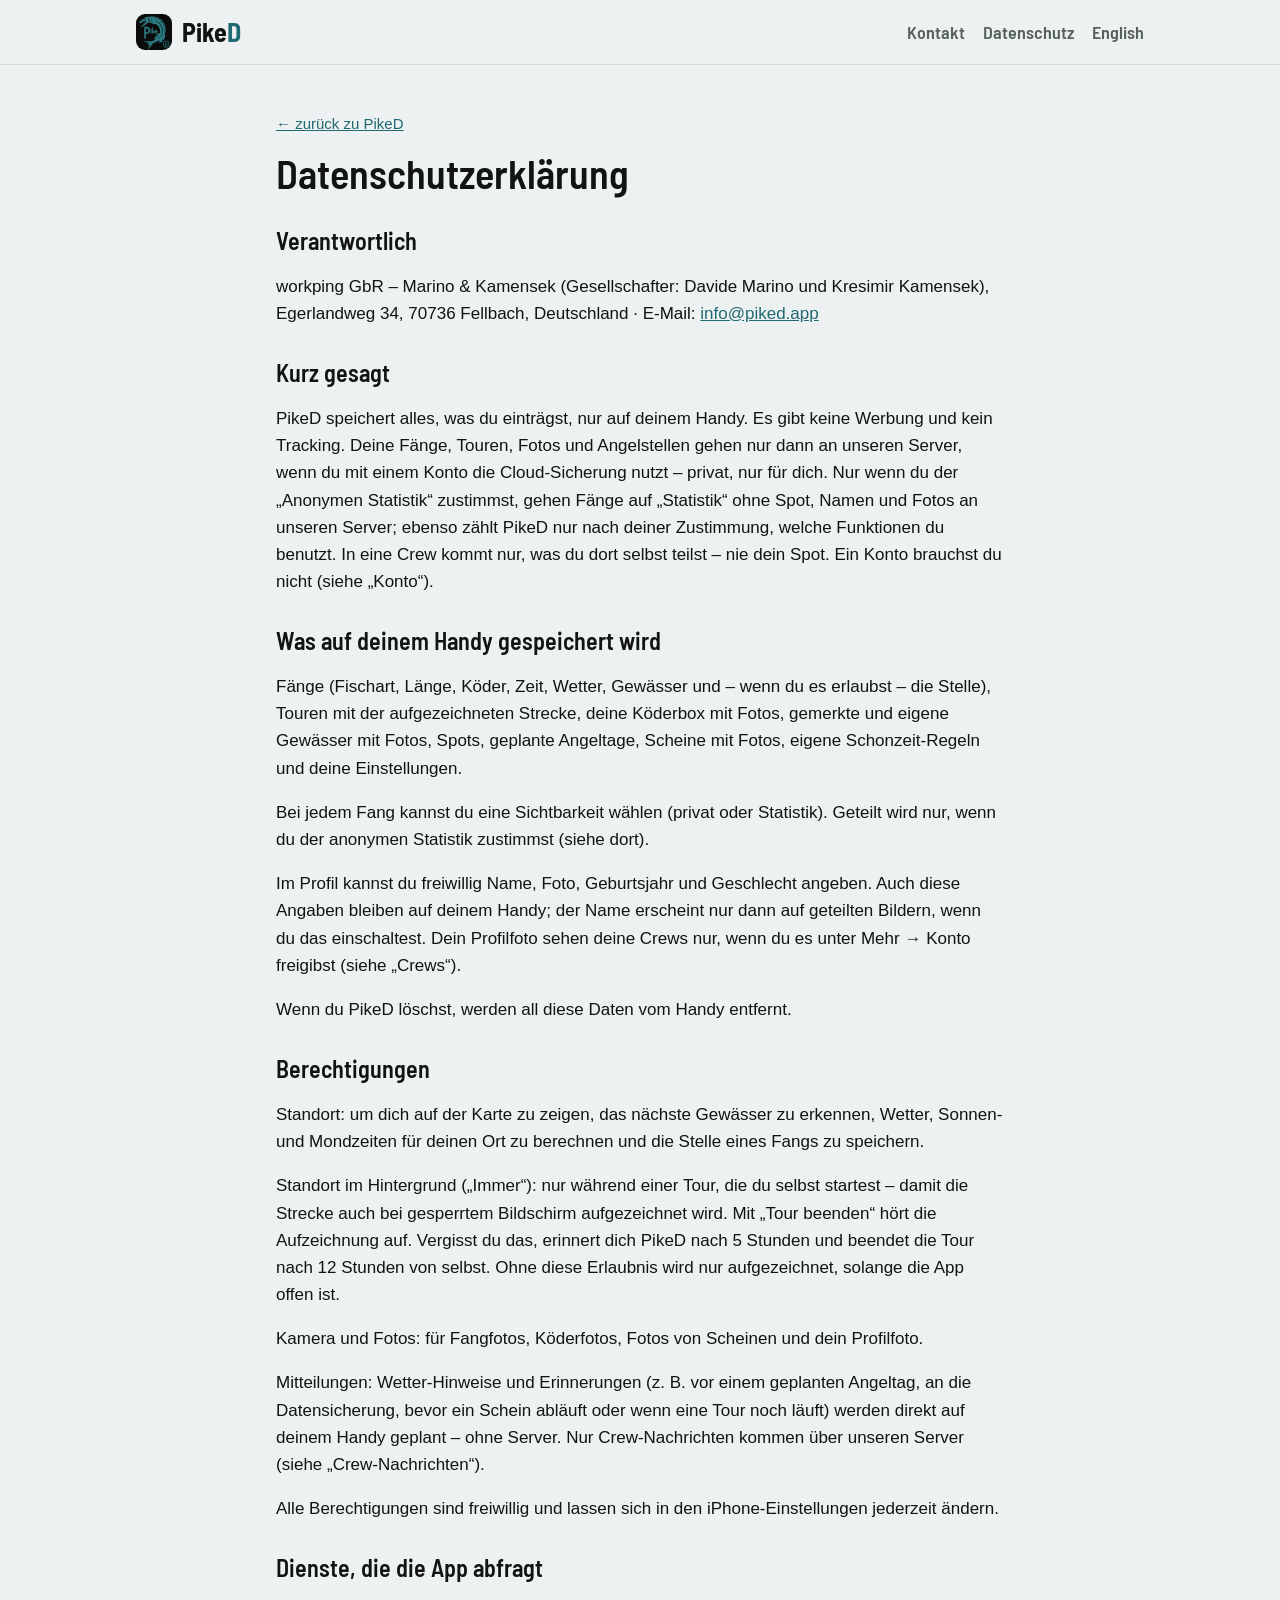
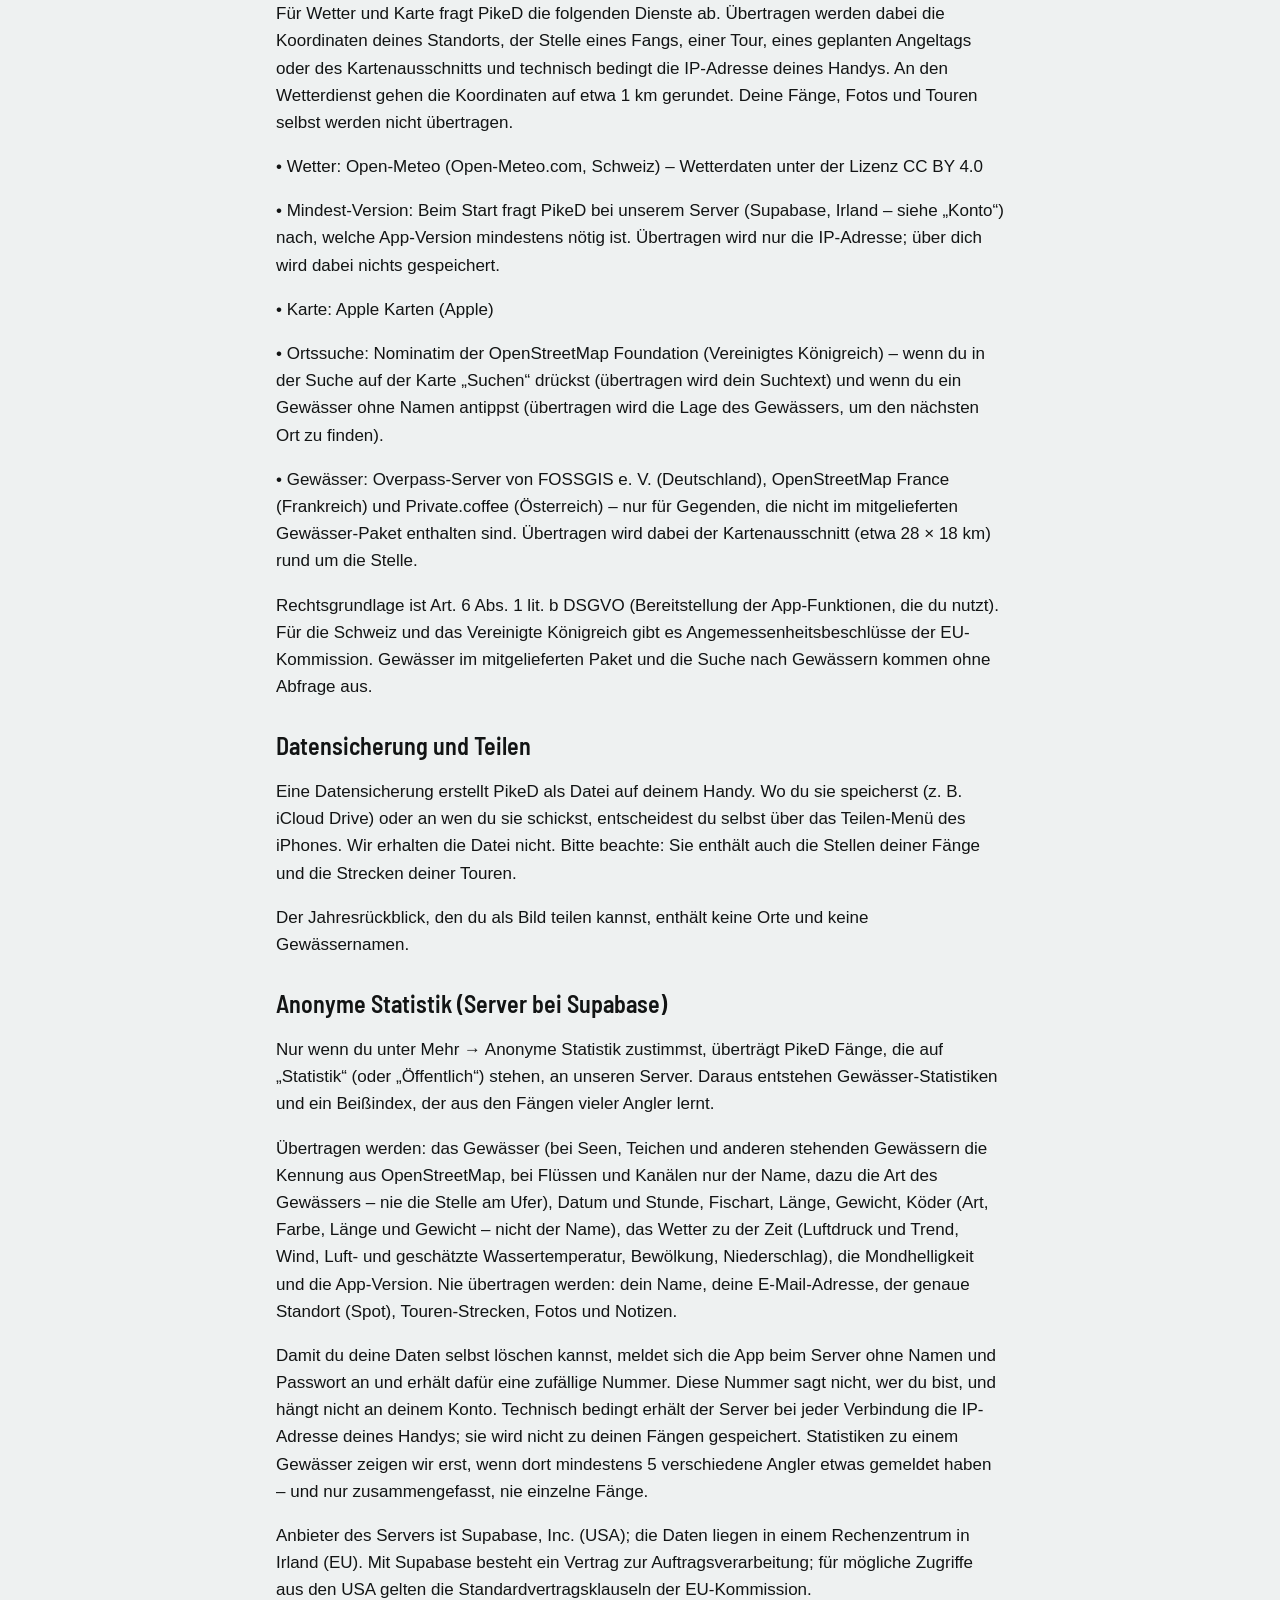
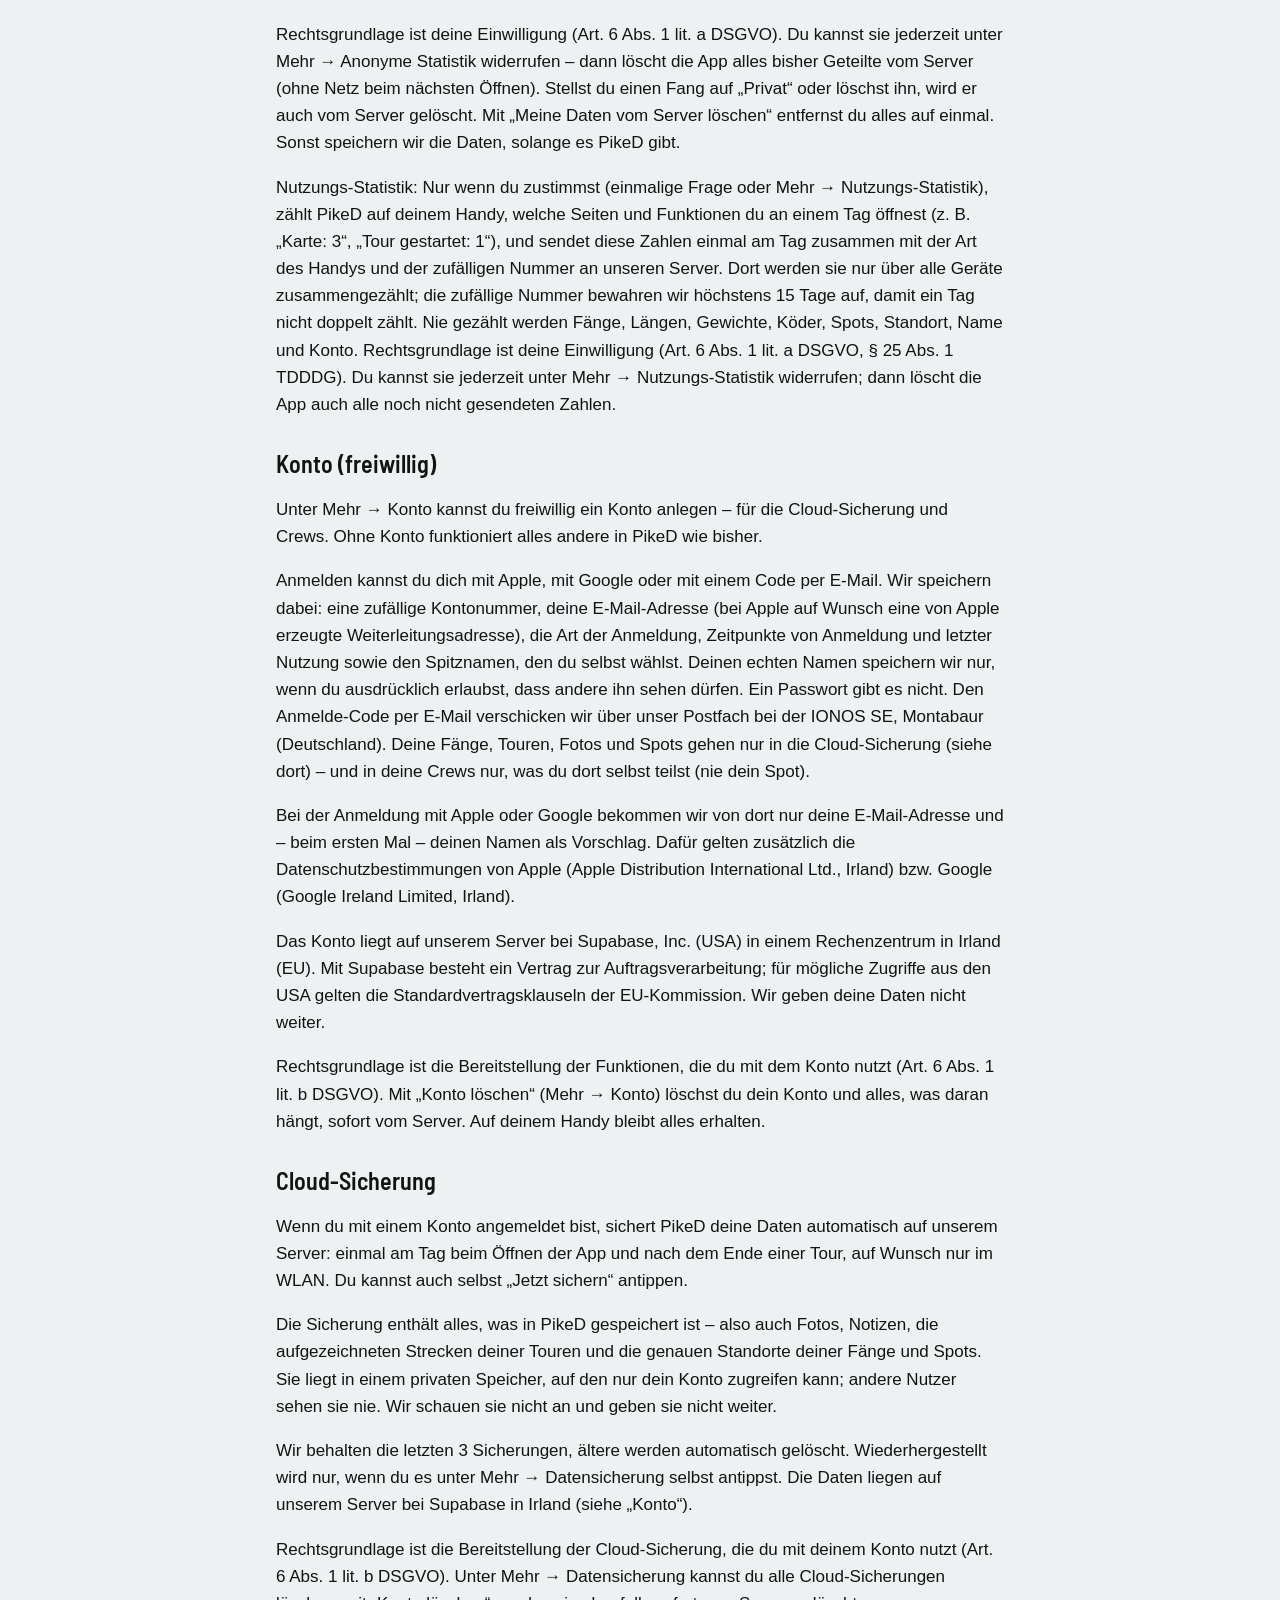
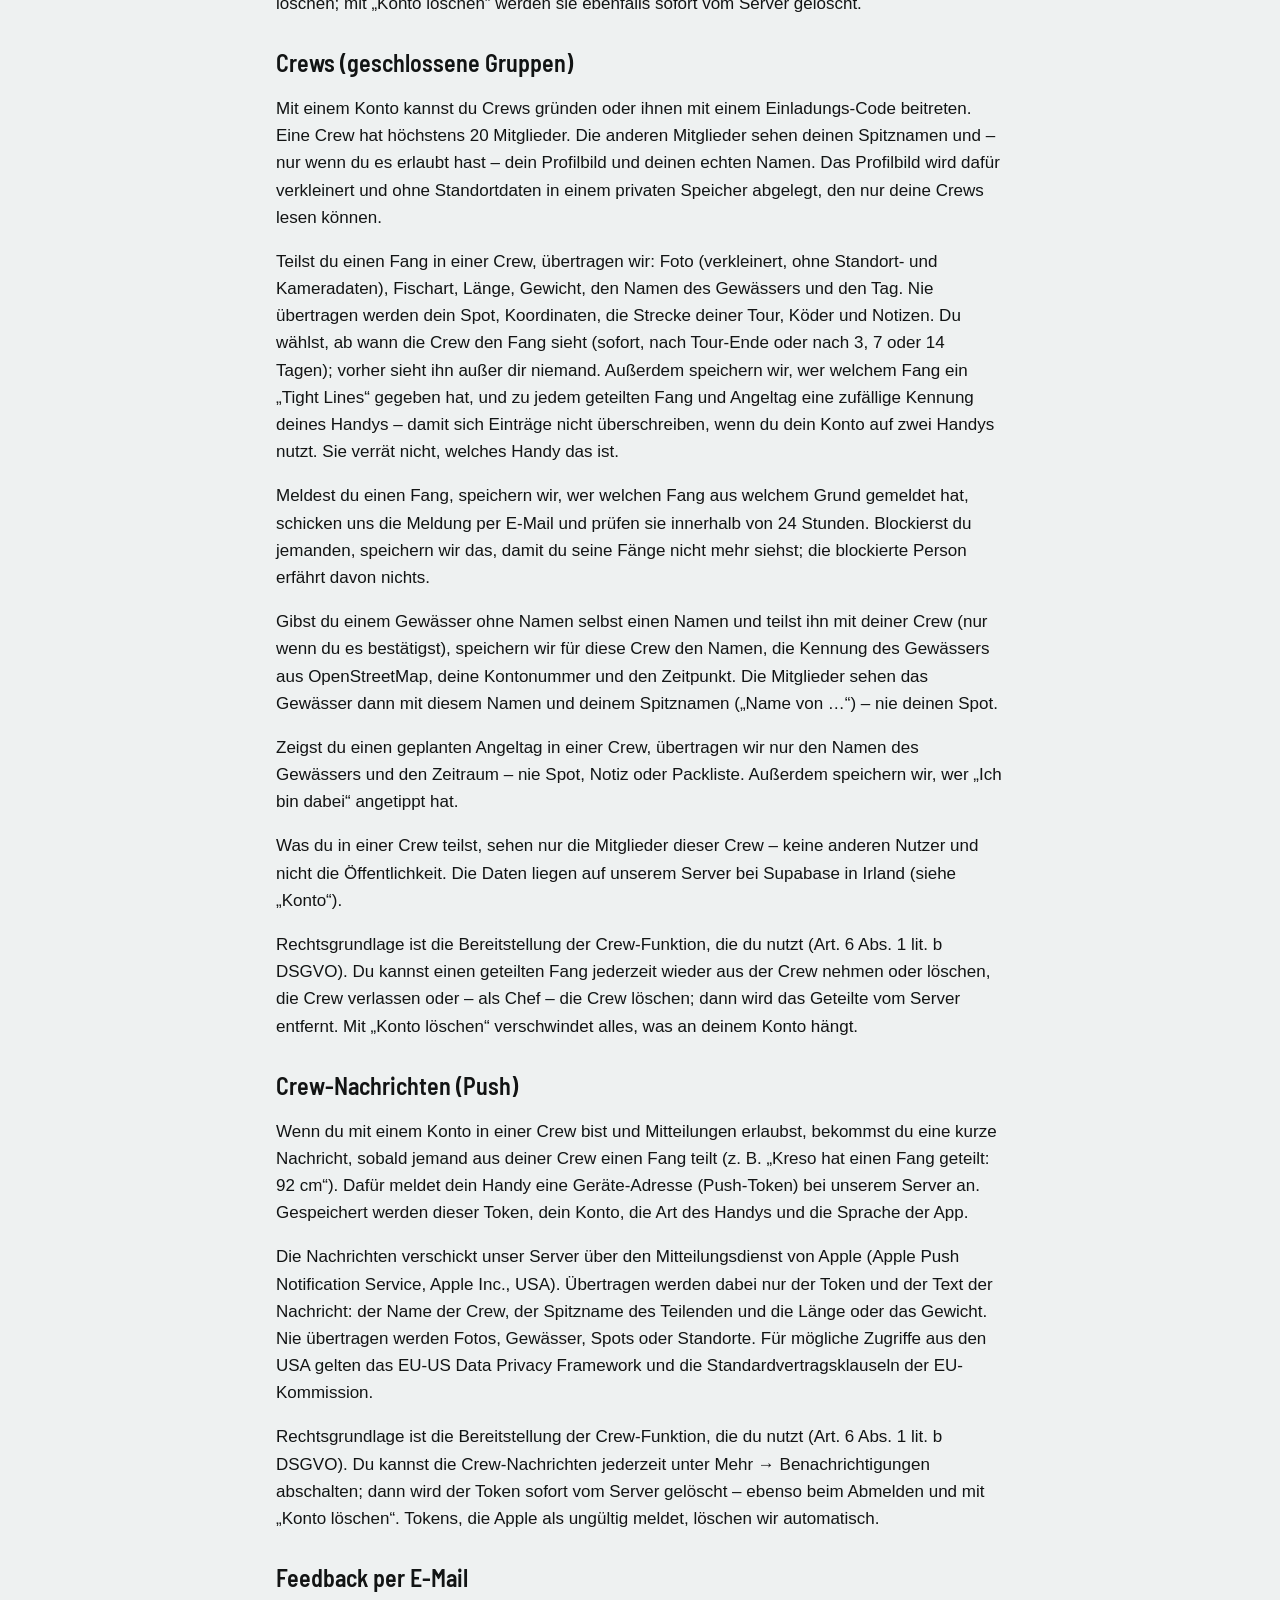
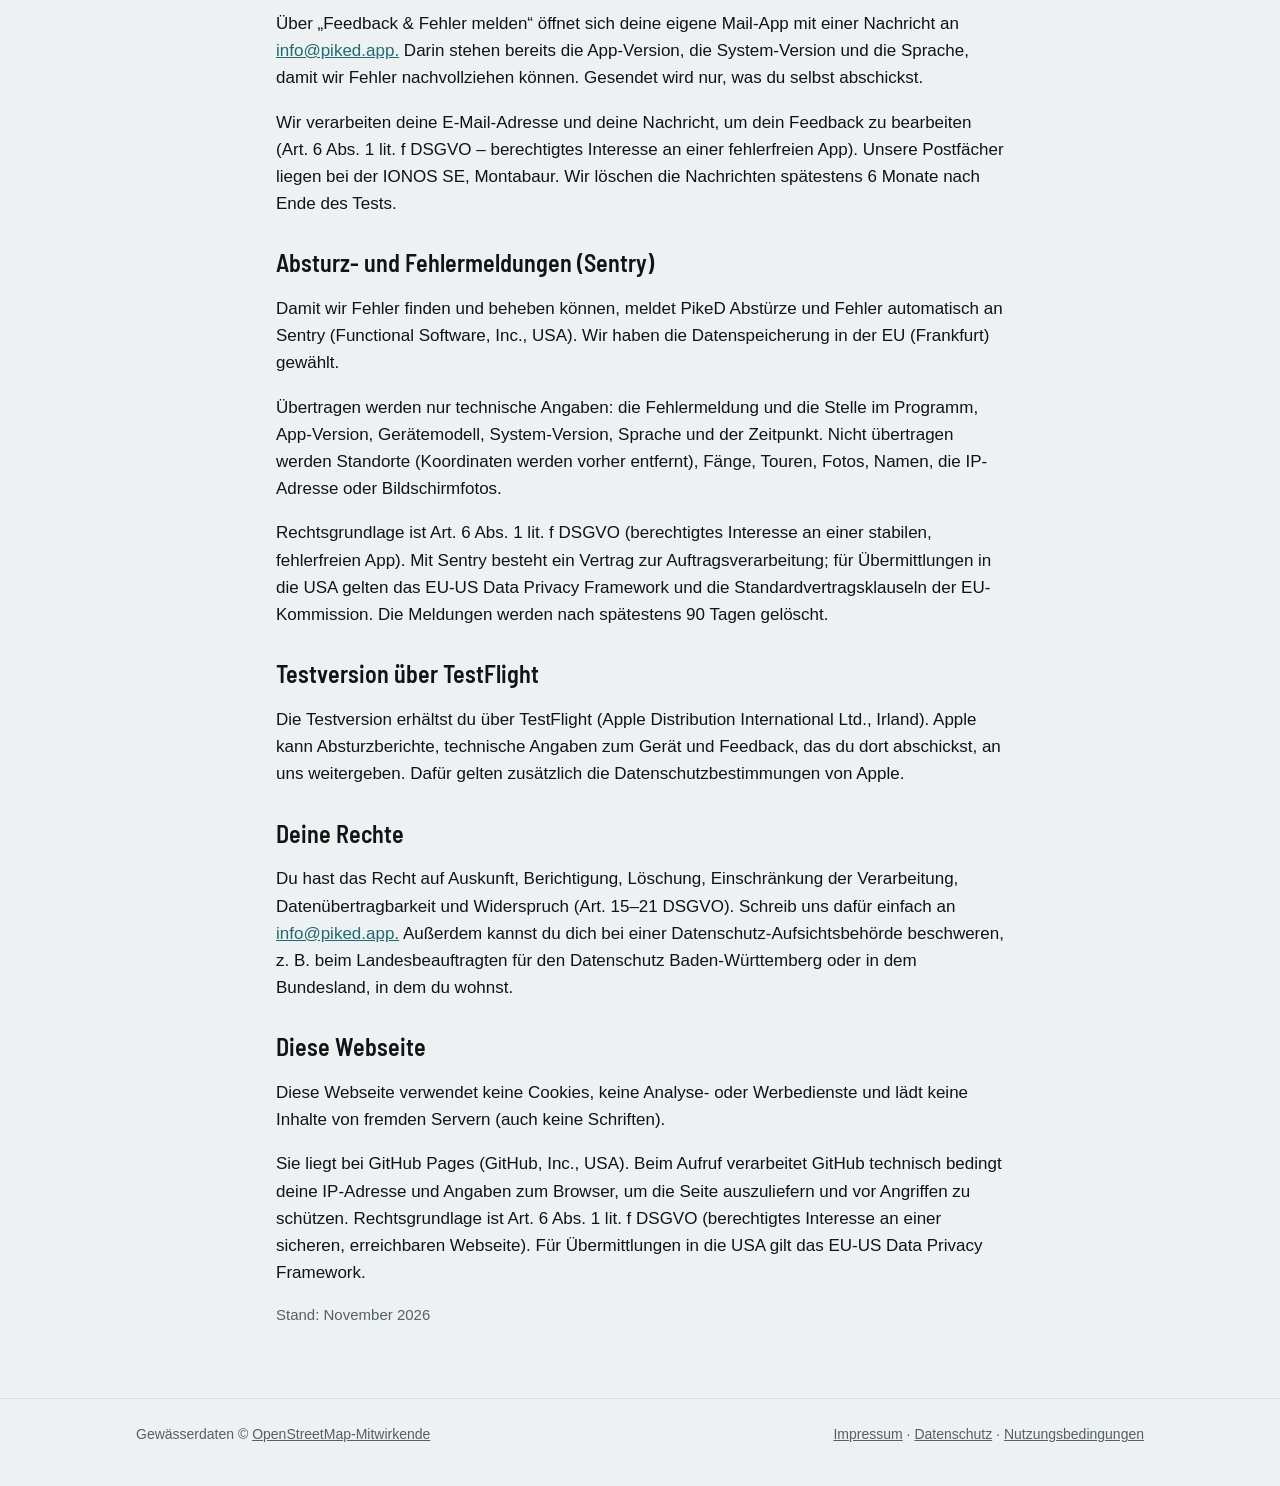
==== commit 8d093853: "Datenschutz und Impressum aus der App neu erzeugt (Prüfung 27.11.2026) Co-Authored-By: Claude Opus 5" ====
--- a/datenschutz.html
+++ b/datenschutz.html
@@ -29,24 +29,25 @@
     <p>workping GbR – Marino &amp; Kamensek (Gesellschafter: Davide Marino und Kresimir Kamensek), Egerlandweg 34, 70736 Fellbach, Deutschland · E-Mail: <a href="mailto:info@piked.app">info@piked.app</a></p>
 
     <h2>Kurz gesagt</h2>
-    <p>PikeD speichert alles, was du einträgst, nur auf deinem Handy. Es gibt keine Werbung und kein Tracking. Deine Fänge, Touren, Fotos und Angelstellen gehen nur dann an unseren Server, wenn du mit einem Konto die Cloud-Sicherung nutzt – privat, nur für dich. Nur wenn du der „Anonymen Statistik“ zustimmst, gehen Fänge auf „Statistik“ ohne Spot, Namen und Fotos an unseren Server. Ein Konto brauchst du nicht (siehe „Konto“).</p>
+    <p>PikeD speichert alles, was du einträgst, nur auf deinem Handy. Es gibt keine Werbung und kein Tracking. Deine Fänge, Touren, Fotos und Angelstellen gehen nur dann an unseren Server, wenn du mit einem Konto die Cloud-Sicherung nutzt – privat, nur für dich. Nur wenn du der „Anonymen Statistik“ zustimmst, gehen Fänge auf „Statistik“ ohne Spot, Namen und Fotos an unseren Server; ebenso zählt PikeD nur nach deiner Zustimmung, welche Funktionen du benutzt. In eine Crew kommt nur, was du dort selbst teilst – nie dein Spot. Ein Konto brauchst du nicht (siehe „Konto“).</p>
 
     <h2>Was auf deinem Handy gespeichert wird</h2>
     <p>Fänge (Fischart, Länge, Köder, Zeit, Wetter, Gewässer und – wenn du es erlaubst – die Stelle), Touren mit der aufgezeichneten Strecke, deine Köderbox mit Fotos, gemerkte und eigene Gewässer mit Fotos, Spots, geplante Angeltage, Scheine mit Fotos, eigene Schonzeit-Regeln und deine Einstellungen.</p>
-    <p>Bei jedem Fang kannst du eine Sichtbarkeit wählen (privat, Statistik, öffentlich). Geteilt wird nur, wenn du der anonymen Statistik zustimmst (siehe dort).</p>
-    <p>Im Profil kannst du freiwillig Name, Foto, Geburtsjahr und Geschlecht angeben. Auch diese Angaben bleiben auf deinem Handy; der Name erscheint nur dann auf geteilten Bildern, wenn du das einschaltest.</p>
+    <p>Bei jedem Fang kannst du eine Sichtbarkeit wählen (privat oder Statistik). Geteilt wird nur, wenn du der anonymen Statistik zustimmst (siehe dort).</p>
+    <p>Im Profil kannst du freiwillig Name, Foto, Geburtsjahr und Geschlecht angeben. Auch diese Angaben bleiben auf deinem Handy; der Name erscheint nur dann auf geteilten Bildern, wenn du das einschaltest. Dein Profilfoto sehen deine Crews nur, wenn du es unter Mehr → Konto freigibst (siehe „Crews“).</p>
     <p>Wenn du PikeD löschst, werden all diese Daten vom Handy entfernt.</p>
 
     <h2>Berechtigungen</h2>
     <p>Standort: um dich auf der Karte zu zeigen, das nächste Gewässer zu erkennen, Wetter, Sonnen- und Mondzeiten für deinen Ort zu berechnen und die Stelle eines Fangs zu speichern.</p>
-    <p>Standort im Hintergrund („Immer“): nur während einer Tour, die du selbst startest – damit die Strecke auch bei gesperrtem Bildschirm aufgezeichnet wird. Mit „Tour beenden“ hört die Aufzeichnung auf. Ohne diese Erlaubnis wird nur aufgezeichnet, solange die App offen ist.</p>
+    <p>Standort im Hintergrund („Immer“): nur während einer Tour, die du selbst startest – damit die Strecke auch bei gesperrtem Bildschirm aufgezeichnet wird. Mit „Tour beenden“ hört die Aufzeichnung auf. Vergisst du das, erinnert dich PikeD nach 5 Stunden und beendet die Tour nach 12 Stunden von selbst. Ohne diese Erlaubnis wird nur aufgezeichnet, solange die App offen ist.</p>
     <p>Kamera und Fotos: für Fangfotos, Köderfotos, Fotos von Scheinen und dein Profilfoto.</p>
-    <p>Mitteilungen: Wetter-Hinweise und Erinnerungen (z. B. vor einem geplanten Angeltag, an die Datensicherung oder bevor ein Schein abläuft) werden direkt auf deinem Handy geplant – ohne Server.</p>
+    <p>Mitteilungen: Wetter-Hinweise und Erinnerungen (z. B. vor einem geplanten Angeltag, an die Datensicherung, bevor ein Schein abläuft oder wenn eine Tour noch läuft) werden direkt auf deinem Handy geplant – ohne Server. Nur Crew-Nachrichten kommen über unseren Server (siehe „Crew-Nachrichten“).</p>
     <p>Alle Berechtigungen sind freiwillig und lassen sich in den iPhone-Einstellungen jederzeit ändern.</p>
 
     <h2>Dienste, die die App abfragt</h2>
-    <p>Für Wetter und Karte fragt PikeD die folgenden Dienste ab. Übertragen werden dabei die Koordinaten deines Standorts, der Stelle eines Fangs, einer Tour, eines geplanten Angeltags oder des Kartenausschnitts und technisch bedingt die IP-Adresse deines Handys. Deine Fänge, Fotos und Touren selbst werden nicht übertragen.</p>
-    <p>• Wetter: Open-Meteo (Open-Meteo.com, Schweiz)</p>
+    <p>Für Wetter und Karte fragt PikeD die folgenden Dienste ab. Übertragen werden dabei die Koordinaten deines Standorts, der Stelle eines Fangs, einer Tour, eines geplanten Angeltags oder des Kartenausschnitts und technisch bedingt die IP-Adresse deines Handys. An den Wetterdienst gehen die Koordinaten auf etwa 1 km gerundet. Deine Fänge, Fotos und Touren selbst werden nicht übertragen.</p>
+    <p>• Wetter: Open-Meteo (Open-Meteo.com, Schweiz) – Wetterdaten unter der Lizenz CC BY 4.0</p>
+    <p>• Mindest-Version: Beim Start fragt PikeD bei unserem Server (Supabase, Irland – siehe „Konto“) nach, welche App-Version mindestens nötig ist. Übertragen wird nur die IP-Adresse; über dich wird dabei nichts gespeichert.</p>
     <p>• Karte: Apple Karten (Apple)</p>
     <p>• Ortssuche: Nominatim der OpenStreetMap Foundation (Vereinigtes Königreich) – wenn du in der Suche auf der Karte „Suchen“ drückst (übertragen wird dein Suchtext) und wenn du ein Gewässer ohne Namen antippst (übertragen wird die Lage des Gewässers, um den nächsten Ort zu finden).</p>
     <p>• Gewässer: Overpass-Server von FOSSGIS e. V. (Deutschland), OpenStreetMap France (Frankreich) und Private.coffee (Österreich) – nur für Gegenden, die nicht im mitgelieferten Gewässer-Paket enthalten sind. Übertragen wird dabei der Kartenausschnitt (etwa 28 × 18 km) rund um die Stelle.</p>
@@ -58,7 +59,7 @@
 
     <h2>Anonyme Statistik (Server bei Supabase)</h2>
     <p>Nur wenn du unter Mehr → Anonyme Statistik zustimmst, überträgt PikeD Fänge, die auf „Statistik“ (oder „Öffentlich“) stehen, an unseren Server. Daraus entstehen Gewässer-Statistiken und ein Beißindex, der aus den Fängen vieler Angler lernt.</p>
-    <p>Übertragen werden: das Gewässer (Kennung aus OpenStreetMap und Art des Gewässers – nicht die Stelle am Ufer), Datum und Stunde, Fischart, Länge, Gewicht, Köder (Art, Farbe, Länge und Gewicht – nicht der Name), das Wetter zu der Zeit (Luftdruck und Trend, Wind, Luft- und geschätzte Wassertemperatur, Bewölkung, Niederschlag), die Mondhelligkeit und die App-Version. Nie übertragen werden: dein Name, deine E-Mail-Adresse, der genaue Standort (Spot), Touren-Strecken, Fotos und Notizen.</p>
+    <p>Übertragen werden: das Gewässer (bei Seen, Teichen und anderen stehenden Gewässern die Kennung aus OpenStreetMap, bei Flüssen und Kanälen nur der Name, dazu die Art des Gewässers – nie die Stelle am Ufer), Datum und Stunde, Fischart, Länge, Gewicht, Köder (Art, Farbe, Länge und Gewicht – nicht der Name), das Wetter zu der Zeit (Luftdruck und Trend, Wind, Luft- und geschätzte Wassertemperatur, Bewölkung, Niederschlag), die Mondhelligkeit und die App-Version. Nie übertragen werden: dein Name, deine E-Mail-Adresse, der genaue Standort (Spot), Touren-Strecken, Fotos und Notizen.</p>
     <p>Damit du deine Daten selbst löschen kannst, meldet sich die App beim Server ohne Namen und Passwort an und erhält dafür eine zufällige Nummer. Diese Nummer sagt nicht, wer du bist, und hängt nicht an deinem Konto. Technisch bedingt erhält der Server bei jeder Verbindung die IP-Adresse deines Handys; sie wird nicht zu deinen Fängen gespeichert. Statistiken zu einem Gewässer zeigen wir erst, wenn dort mindestens 5 verschiedene Angler etwas gemeldet haben – und nur zusammengefasst, nie einzelne Fänge.</p>
     <p>Anbieter des Servers ist Supabase, Inc. (USA); die Daten liegen in einem Rechenzentrum in Irland (EU). Mit Supabase besteht ein Vertrag zur Auftragsverarbeitung; für mögliche Zugriffe aus den USA gelten die Standardvertragsklauseln der EU-Kommission.</p>
     <p>Rechtsgrundlage ist deine Einwilligung (Art. 6 Abs. 1 lit. a DSGVO). Du kannst sie jederzeit unter Mehr → Anonyme Statistik widerrufen – dann löscht die App alles bisher Geteilte vom Server (ohne Netz beim nächsten Öffnen). Stellst du einen Fang auf „Privat“ oder löschst ihn, wird er auch vom Server gelöscht. Mit „Meine Daten vom Server löschen“ entfernst du alles auf einmal. Sonst speichern wir die Daten, solange es PikeD gibt.</p>
@@ -66,7 +67,7 @@
 
     <h2>Konto (freiwillig)</h2>
     <p>Unter Mehr → Konto kannst du freiwillig ein Konto anlegen – für die Cloud-Sicherung und Crews. Ohne Konto funktioniert alles andere in PikeD wie bisher.</p>
-    <p>Anmelden kannst du dich mit Apple, mit Google oder mit einem Code per E-Mail. Wir speichern dabei: eine zufällige Kontonummer, deine E-Mail-Adresse (bei Apple auf Wunsch eine von Apple erzeugte Weiterleitungsadresse), die Art der Anmeldung, Zeitpunkte von Anmeldung und letzter Nutzung sowie den Spitznamen, den du selbst wählst. Deinen echten Namen speichern wir nur, wenn du ausdrücklich erlaubst, dass andere ihn sehen dürfen. Ein Passwort gibt es nicht. Deine Fänge, Touren, Fotos und Spots gehen nur in die Cloud-Sicherung (siehe dort).</p>
+    <p>Anmelden kannst du dich mit Apple, mit Google oder mit einem Code per E-Mail. Wir speichern dabei: eine zufällige Kontonummer, deine E-Mail-Adresse (bei Apple auf Wunsch eine von Apple erzeugte Weiterleitungsadresse), die Art der Anmeldung, Zeitpunkte von Anmeldung und letzter Nutzung sowie den Spitznamen, den du selbst wählst. Deinen echten Namen speichern wir nur, wenn du ausdrücklich erlaubst, dass andere ihn sehen dürfen. Ein Passwort gibt es nicht. Den Anmelde-Code per E-Mail verschicken wir über unser Postfach bei der IONOS SE, Montabaur (Deutschland). Deine Fänge, Touren, Fotos und Spots gehen nur in die Cloud-Sicherung (siehe dort) – und in deine Crews nur, was du dort selbst teilst (nie dein Spot).</p>
     <p>Bei der Anmeldung mit Apple oder Google bekommen wir von dort nur deine E-Mail-Adresse und – beim ersten Mal – deinen Namen als Vorschlag. Dafür gelten zusätzlich die Datenschutzbestimmungen von Apple (Apple Distribution International Ltd., Irland) bzw. Google (Google Ireland Limited, Irland).</p>
     <p>Das Konto liegt auf unserem Server bei Supabase, Inc. (USA) in einem Rechenzentrum in Irland (EU). Mit Supabase besteht ein Vertrag zur Auftragsverarbeitung; für mögliche Zugriffe aus den USA gelten die Standardvertragsklauseln der EU-Kommission. Wir geben deine Daten nicht weiter.</p>
     <p>Rechtsgrundlage ist die Bereitstellung der Funktionen, die du mit dem Konto nutzt (Art. 6 Abs. 1 lit. b DSGVO). Mit „Konto löschen“ (Mehr → Konto) löschst du dein Konto und alles, was daran hängt, sofort vom Server. Auf deinem Handy bleibt alles erhalten.</p>
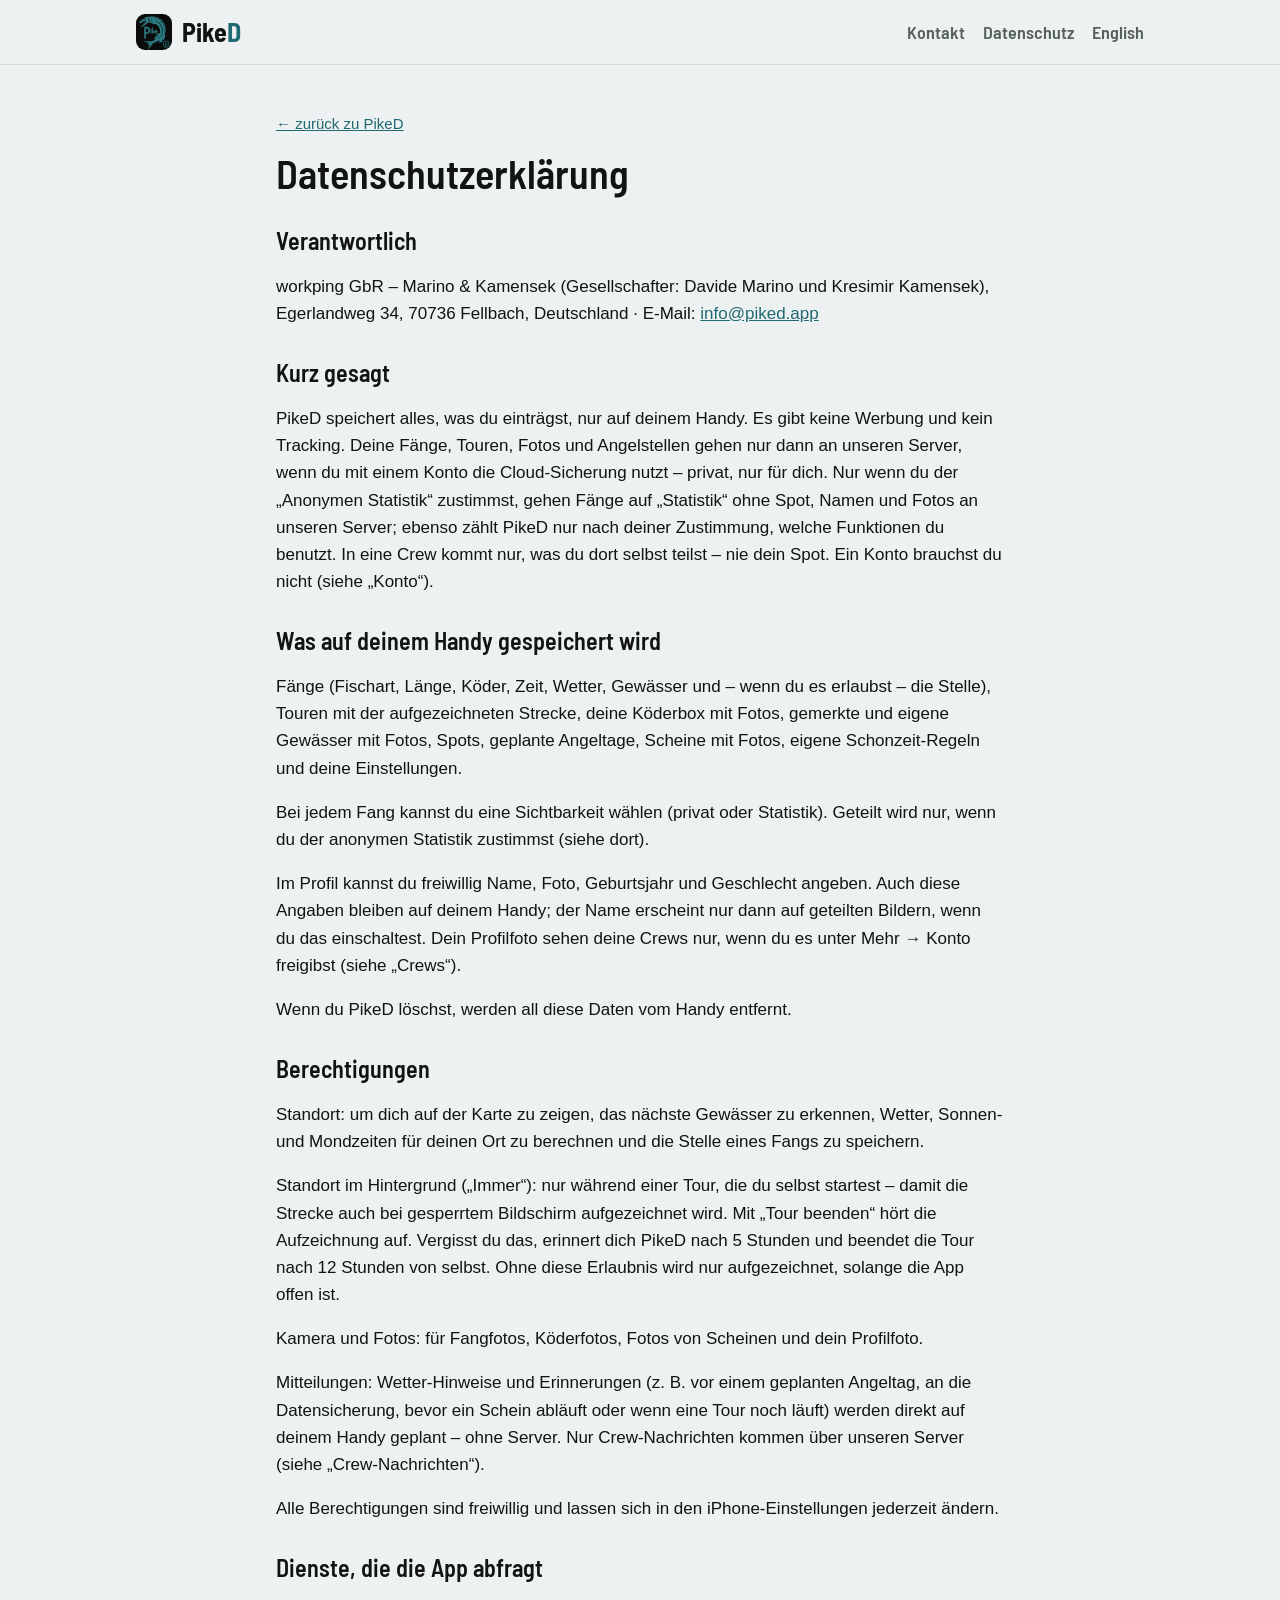
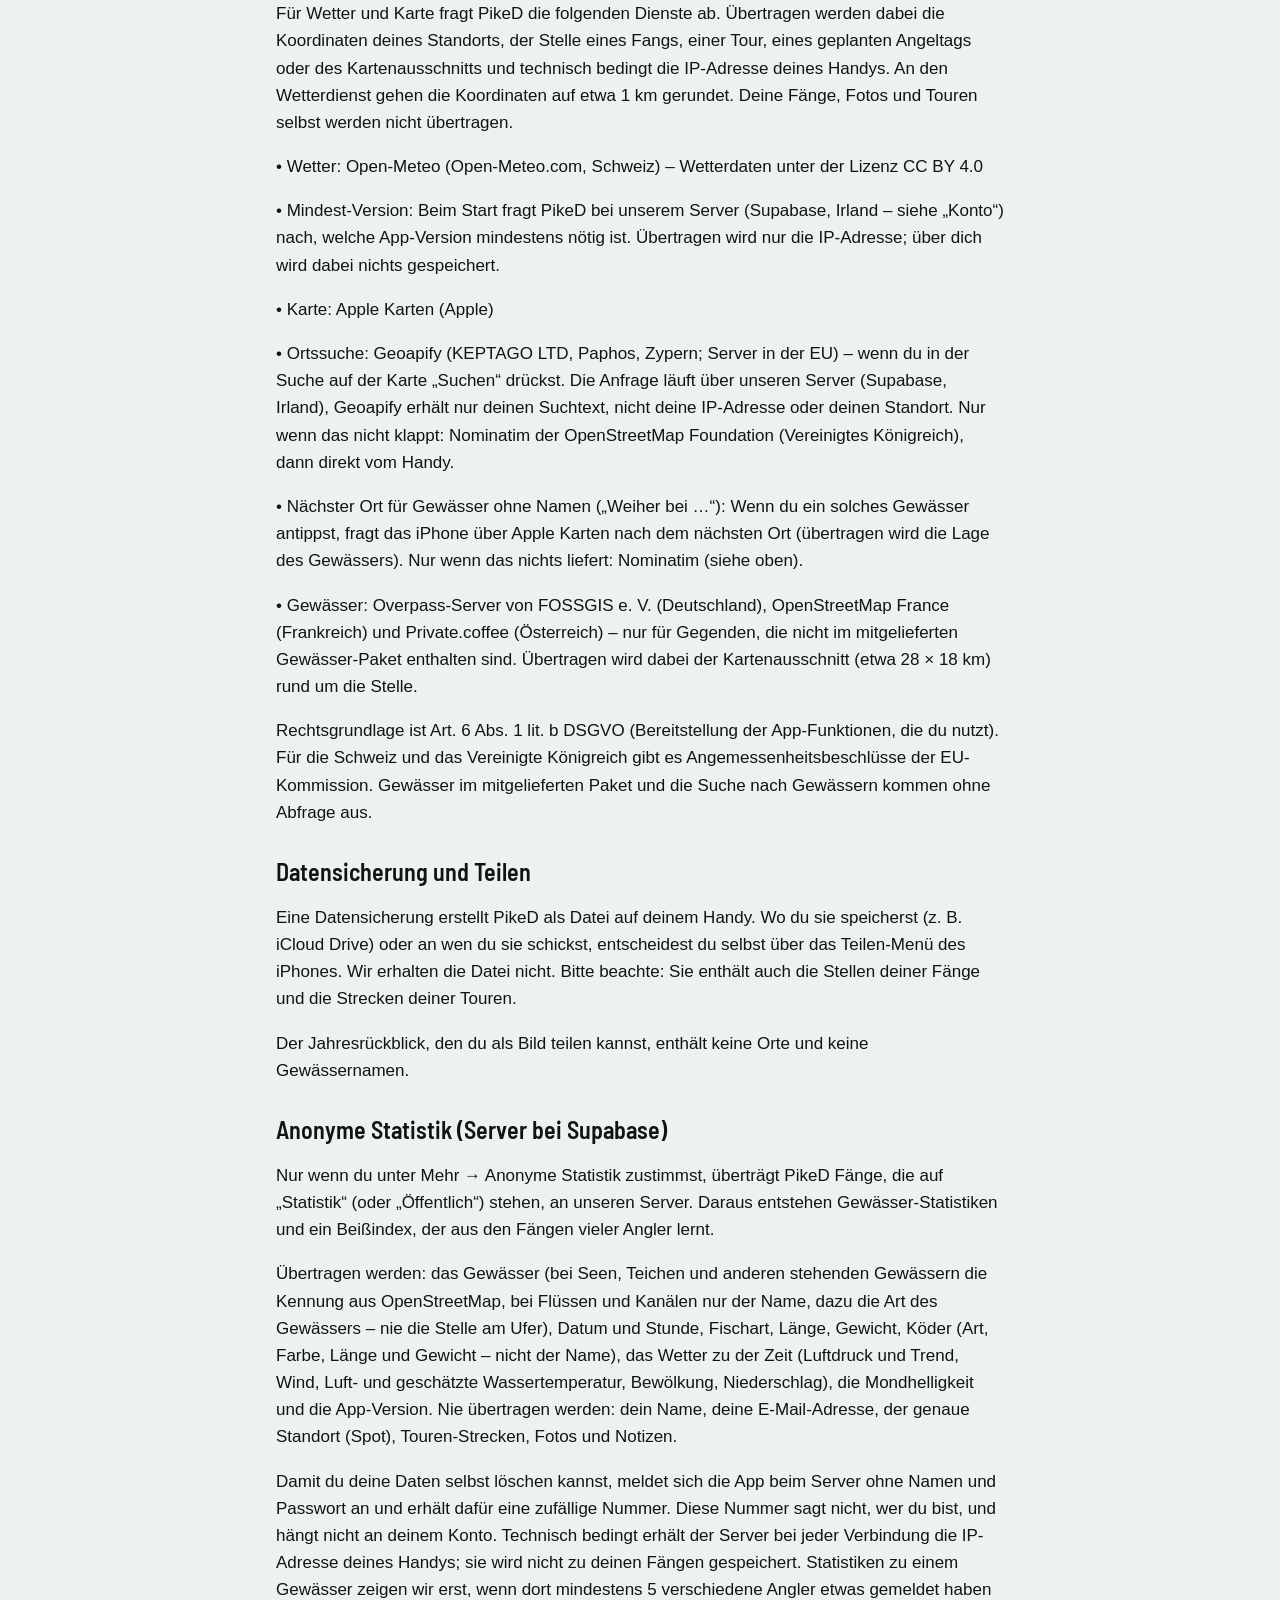
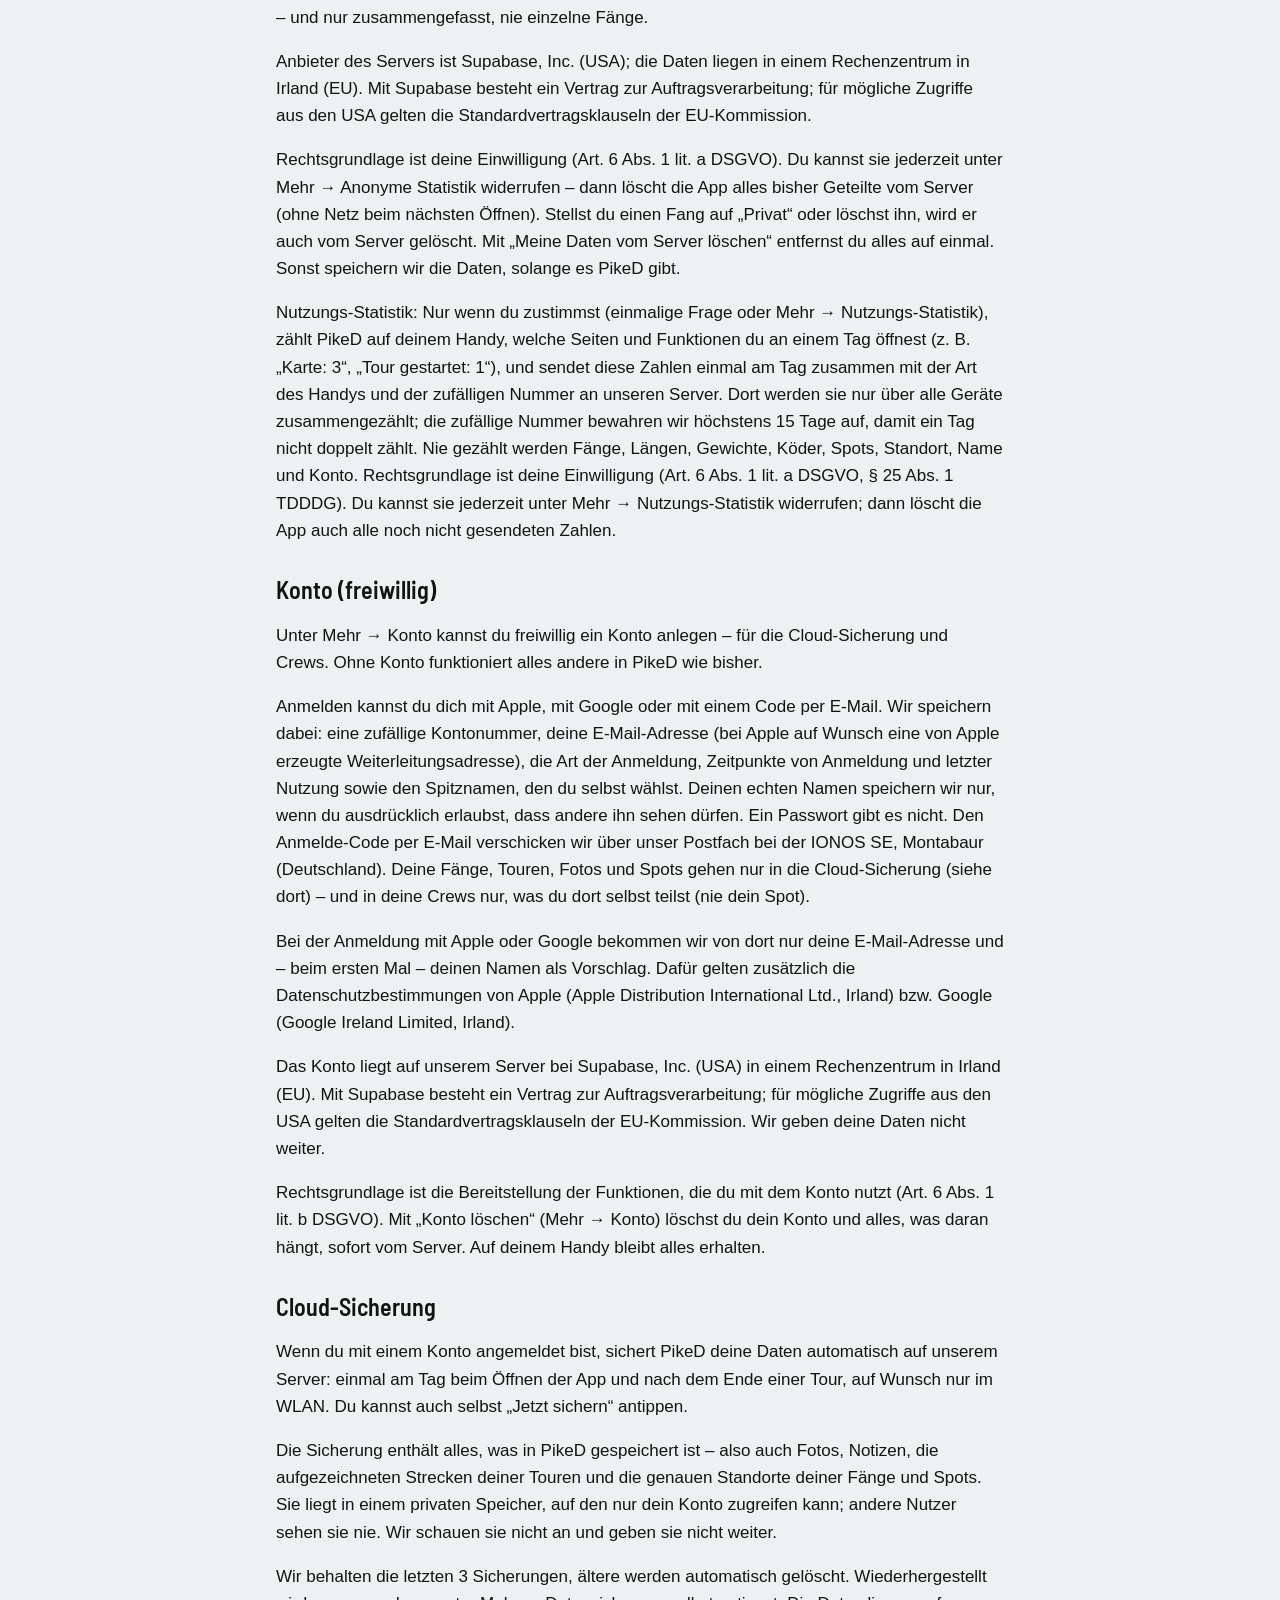
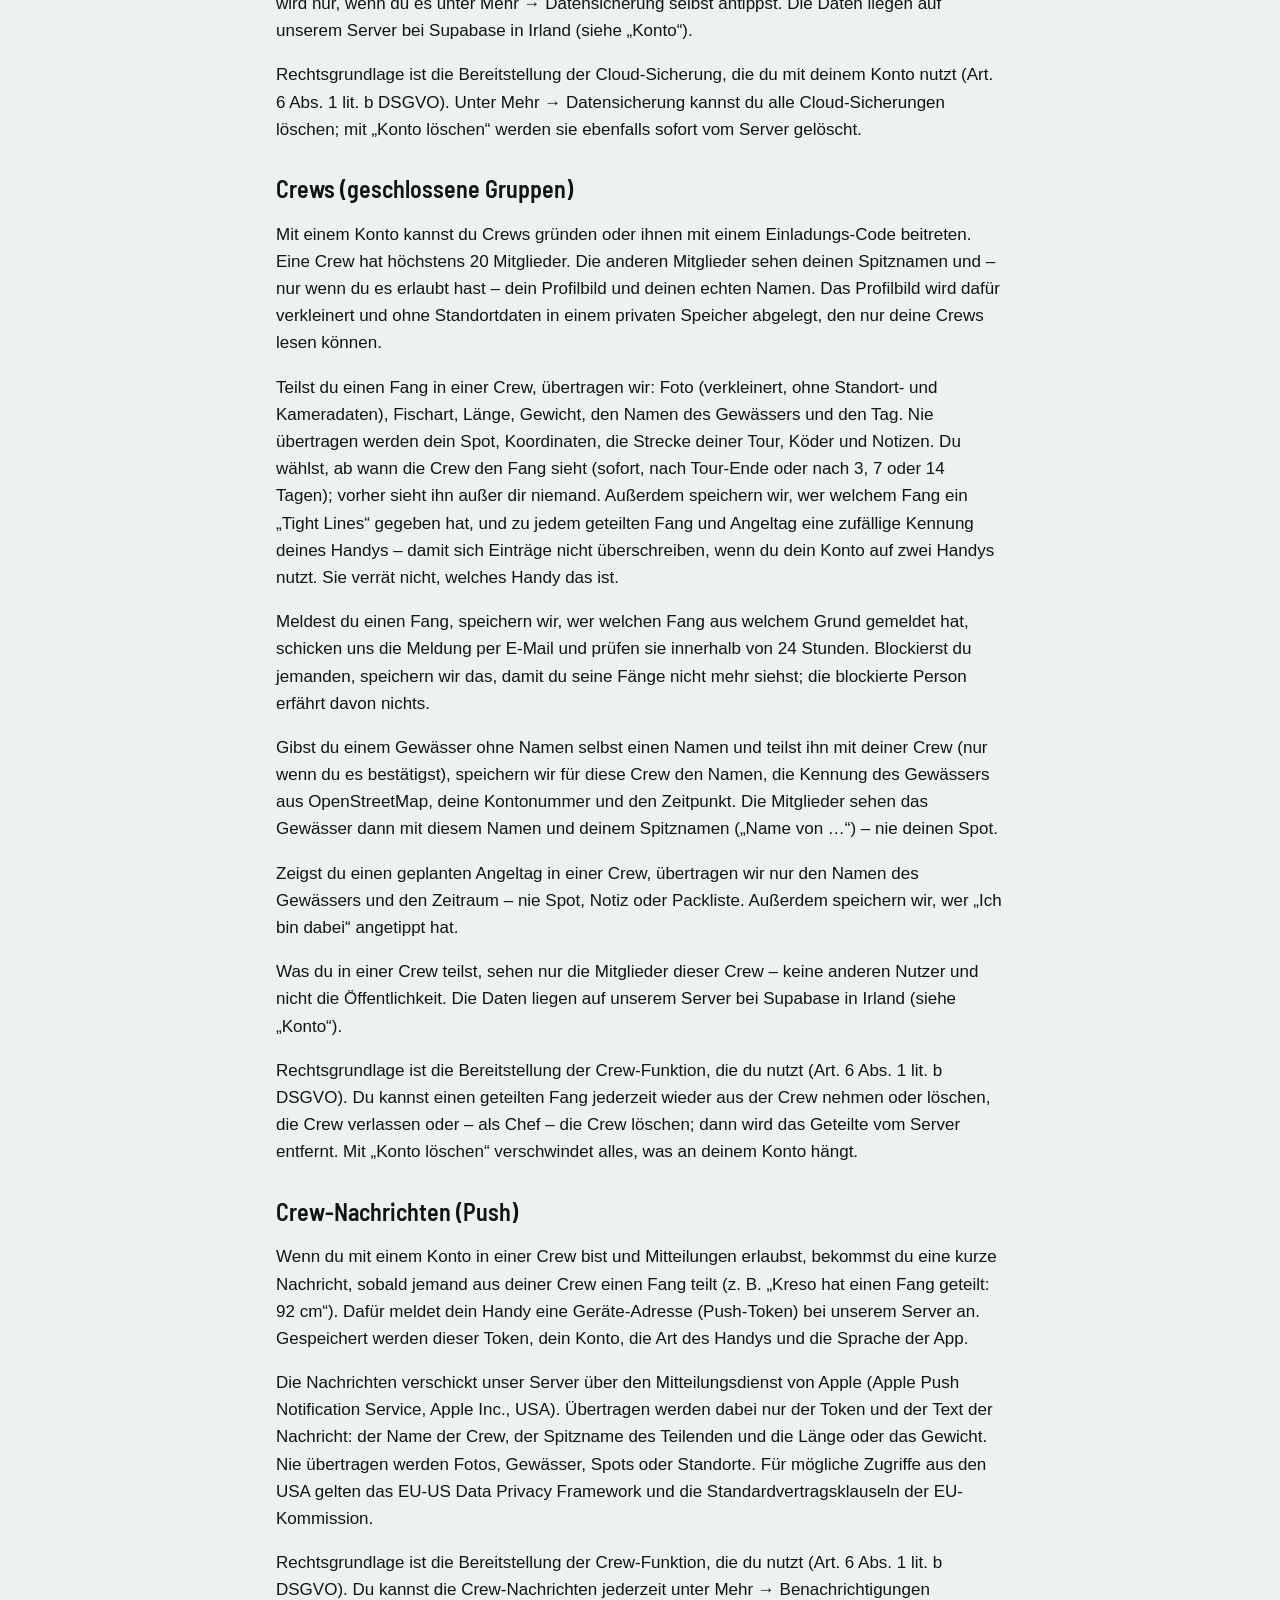
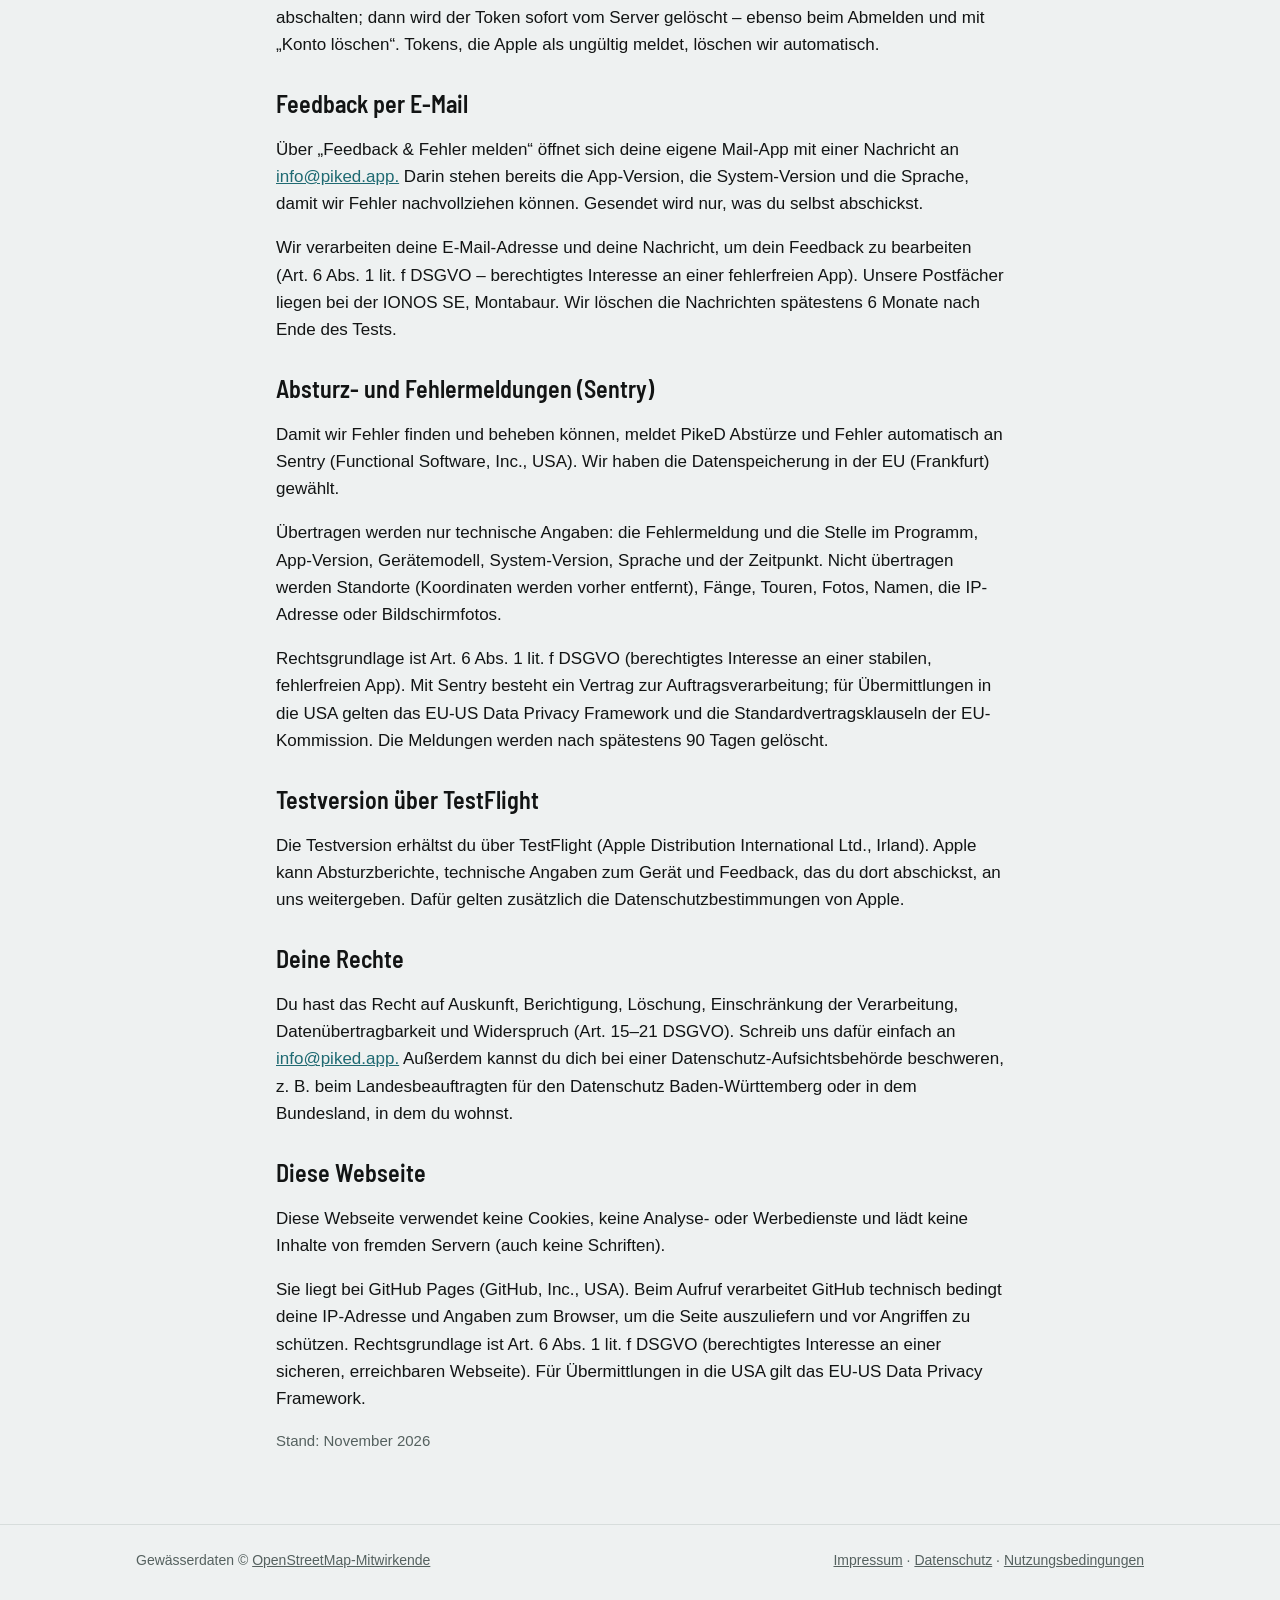
==== commit 652387ef: "Datenschutz: Ortssuche über Geoapify, nächster Ort über Apple Karten Co-Authored-By: Claude Opus 5.5" ====
--- a/datenschutz.html
+++ b/datenschutz.html
@@ -49,7 +49,8 @@
     <p>• Wetter: Open-Meteo (Open-Meteo.com, Schweiz) – Wetterdaten unter der Lizenz CC BY 4.0</p>
     <p>• Mindest-Version: Beim Start fragt PikeD bei unserem Server (Supabase, Irland – siehe „Konto“) nach, welche App-Version mindestens nötig ist. Übertragen wird nur die IP-Adresse; über dich wird dabei nichts gespeichert.</p>
     <p>• Karte: Apple Karten (Apple)</p>
-    <p>• Ortssuche: Nominatim der OpenStreetMap Foundation (Vereinigtes Königreich) – wenn du in der Suche auf der Karte „Suchen“ drückst (übertragen wird dein Suchtext) und wenn du ein Gewässer ohne Namen antippst (übertragen wird die Lage des Gewässers, um den nächsten Ort zu finden).</p>
+    <p>• Ortssuche: Geoapify (KEPTAGO LTD, Paphos, Zypern; Server in der EU) – wenn du in der Suche auf der Karte „Suchen“ drückst. Die Anfrage läuft über unseren Server (Supabase, Irland), Geoapify erhält nur deinen Suchtext, nicht deine IP-Adresse oder deinen Standort. Nur wenn das nicht klappt: Nominatim der OpenStreetMap Foundation (Vereinigtes Königreich), dann direkt vom Handy.</p>
+    <p>• Nächster Ort für Gewässer ohne Namen („Weiher bei …“): Wenn du ein solches Gewässer antippst, fragt das iPhone über Apple Karten nach dem nächsten Ort (übertragen wird die Lage des Gewässers). Nur wenn das nichts liefert: Nominatim (siehe oben).</p>
     <p>• Gewässer: Overpass-Server von FOSSGIS e. V. (Deutschland), OpenStreetMap France (Frankreich) und Private.coffee (Österreich) – nur für Gegenden, die nicht im mitgelieferten Gewässer-Paket enthalten sind. Übertragen wird dabei der Kartenausschnitt (etwa 28 × 18 km) rund um die Stelle.</p>
     <p>Rechtsgrundlage ist Art. 6 Abs. 1 lit. b DSGVO (Bereitstellung der App-Funktionen, die du nutzt). Für die Schweiz und das Vereinigte Königreich gibt es Angemessenheitsbeschlüsse der EU-Kommission. Gewässer im mitgelieferten Paket und die Suche nach Gewässern kommen ohne Abfrage aus.</p>
 
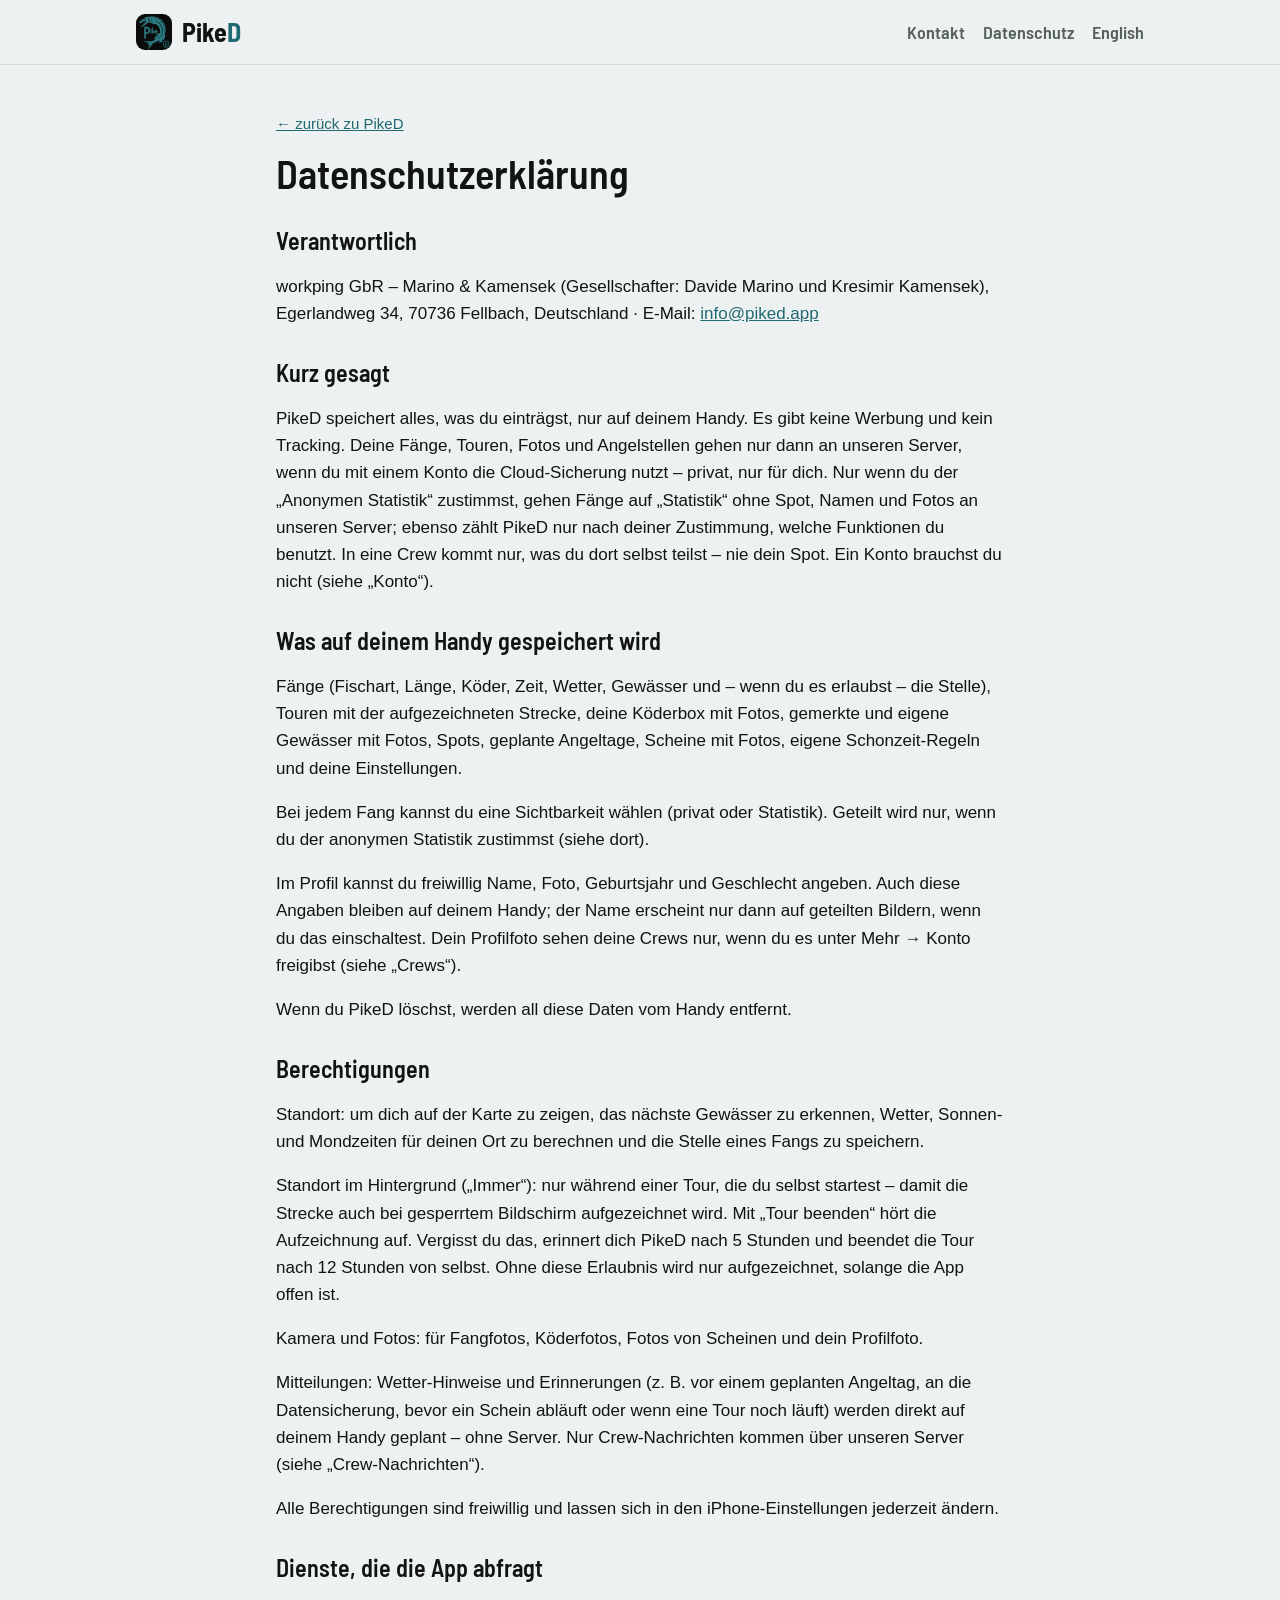
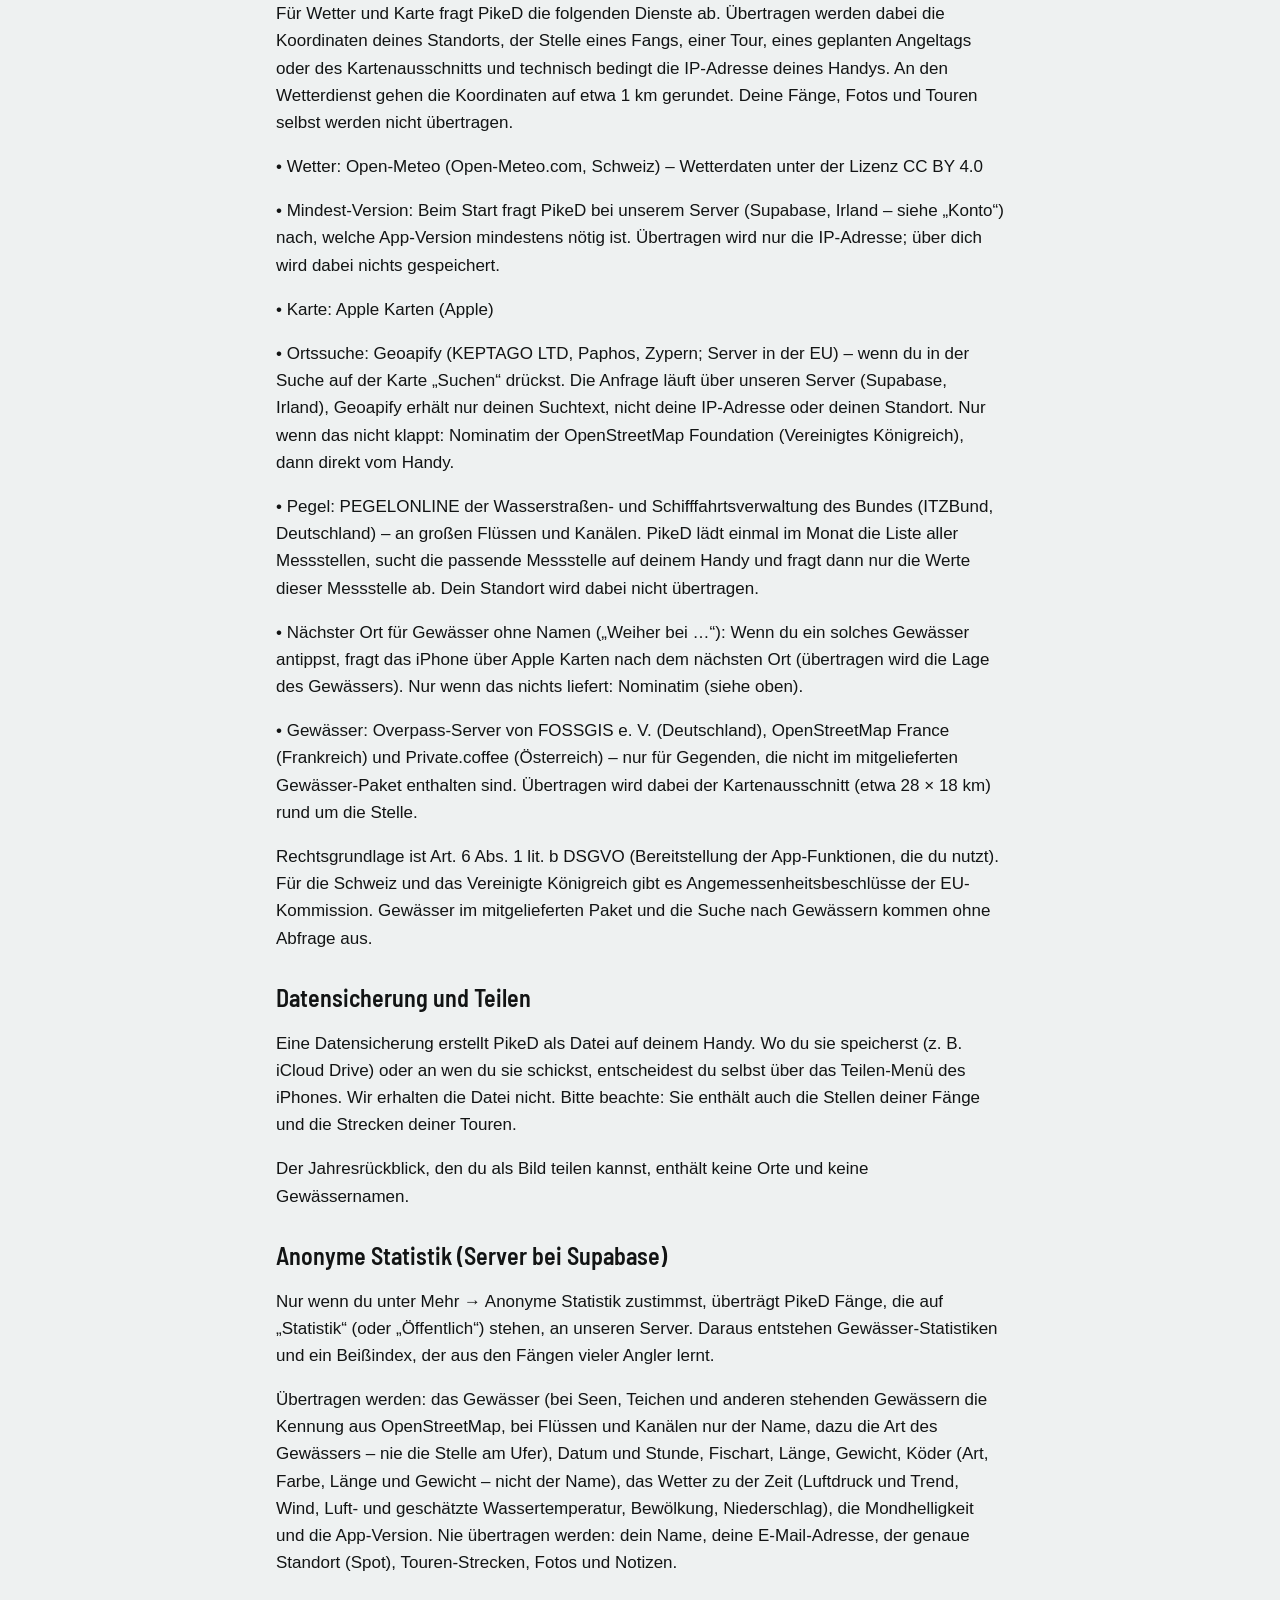
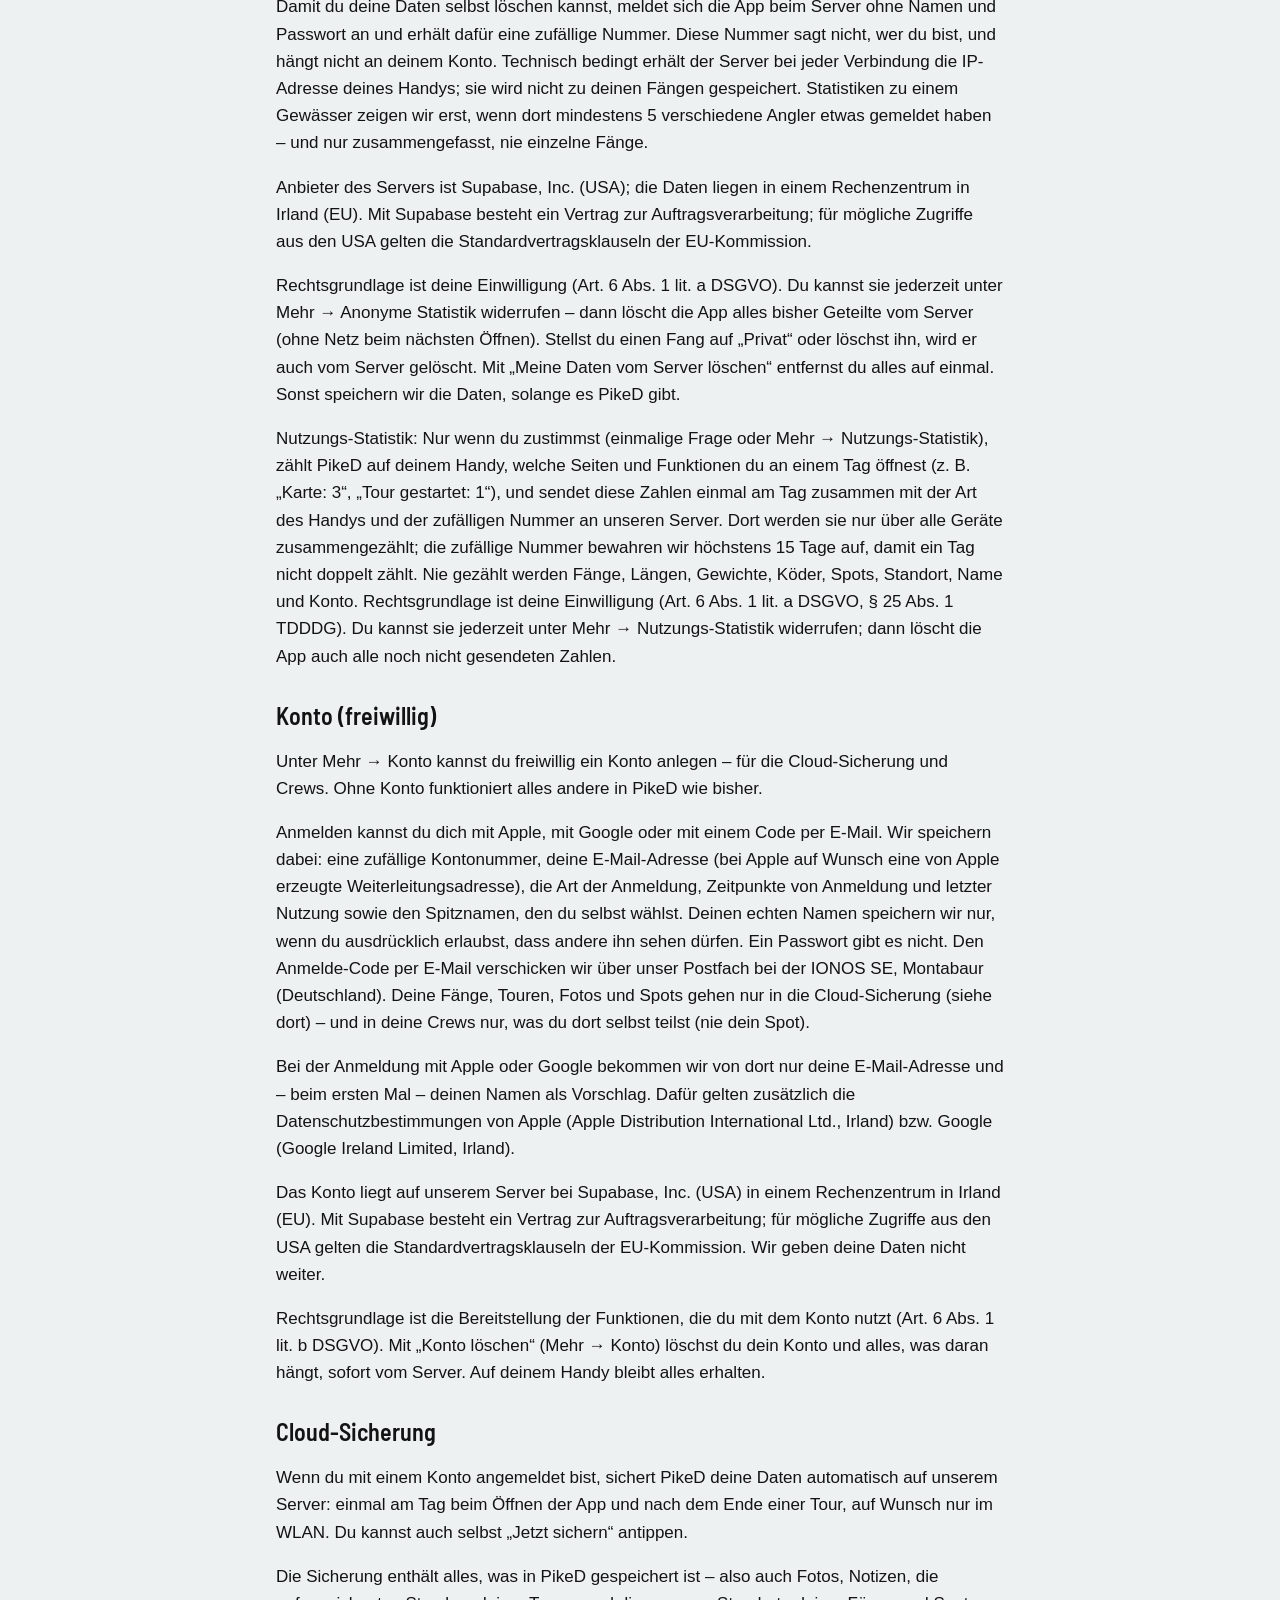
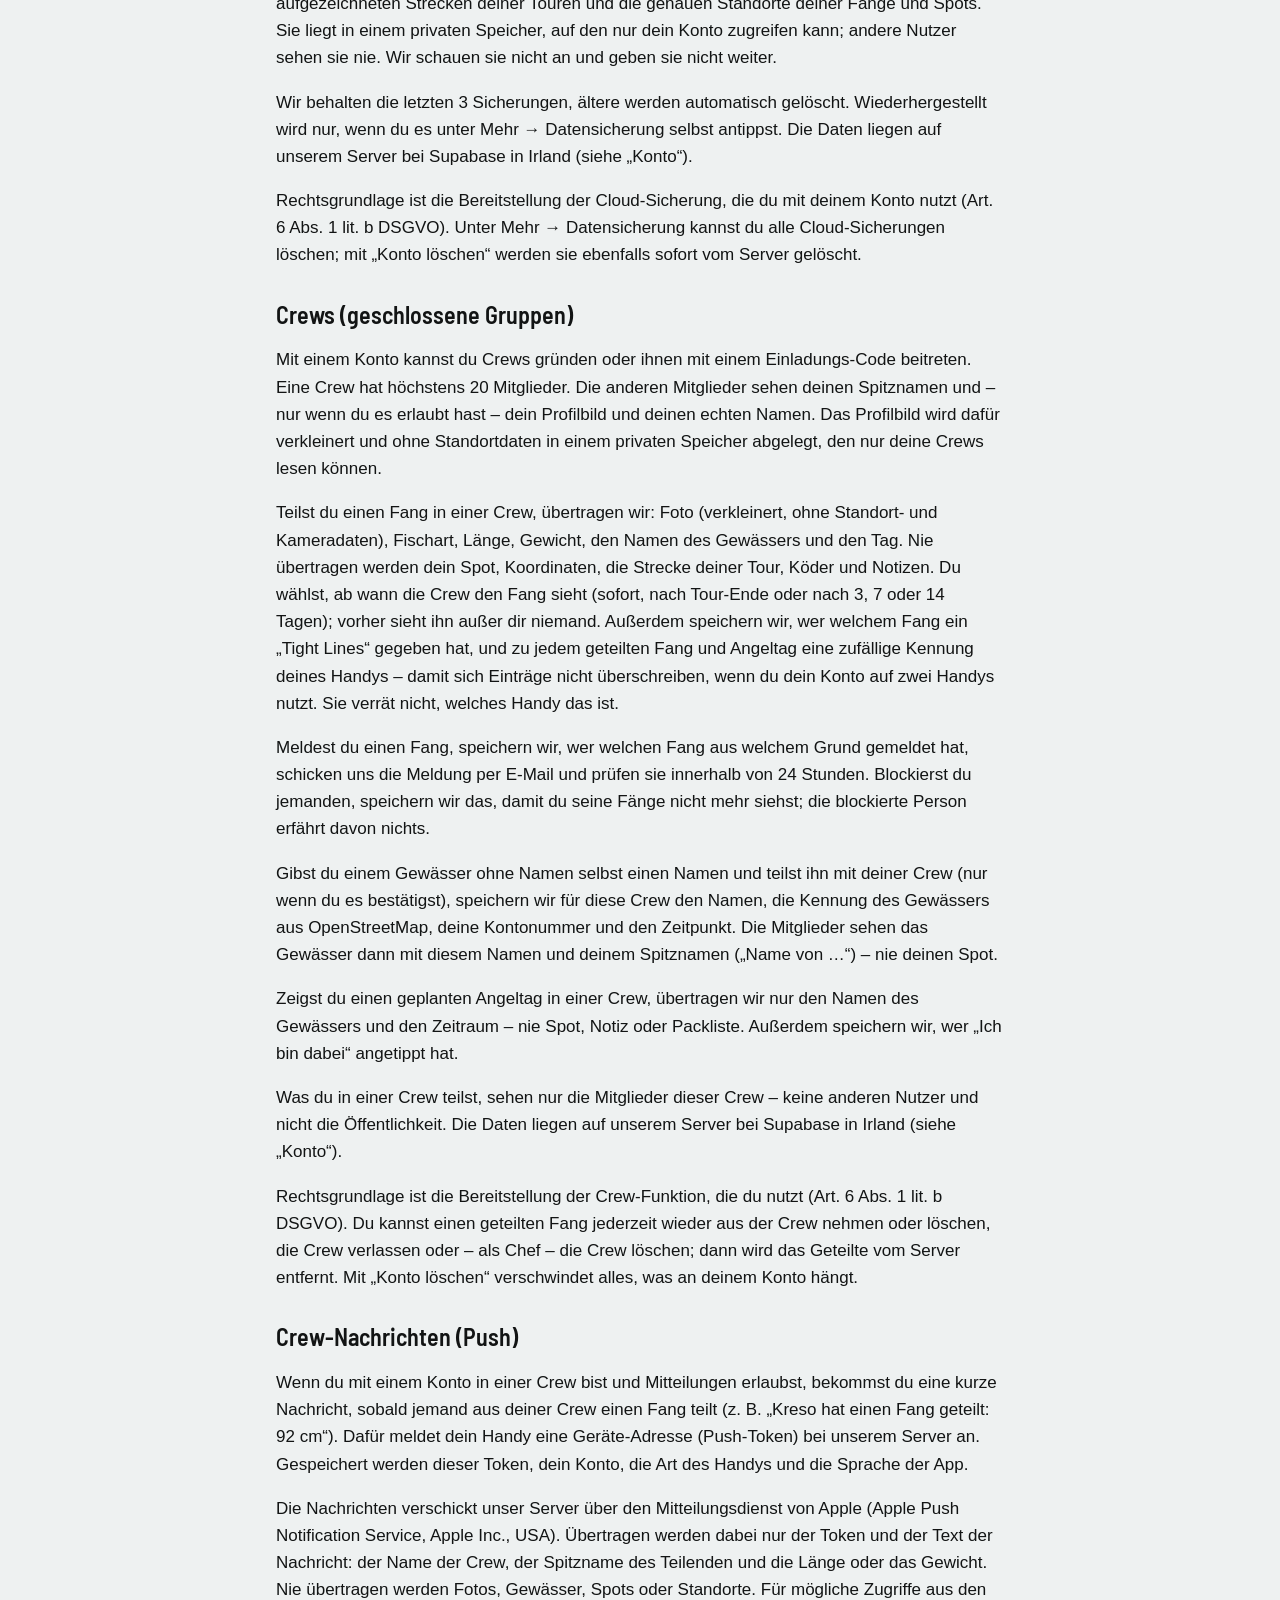
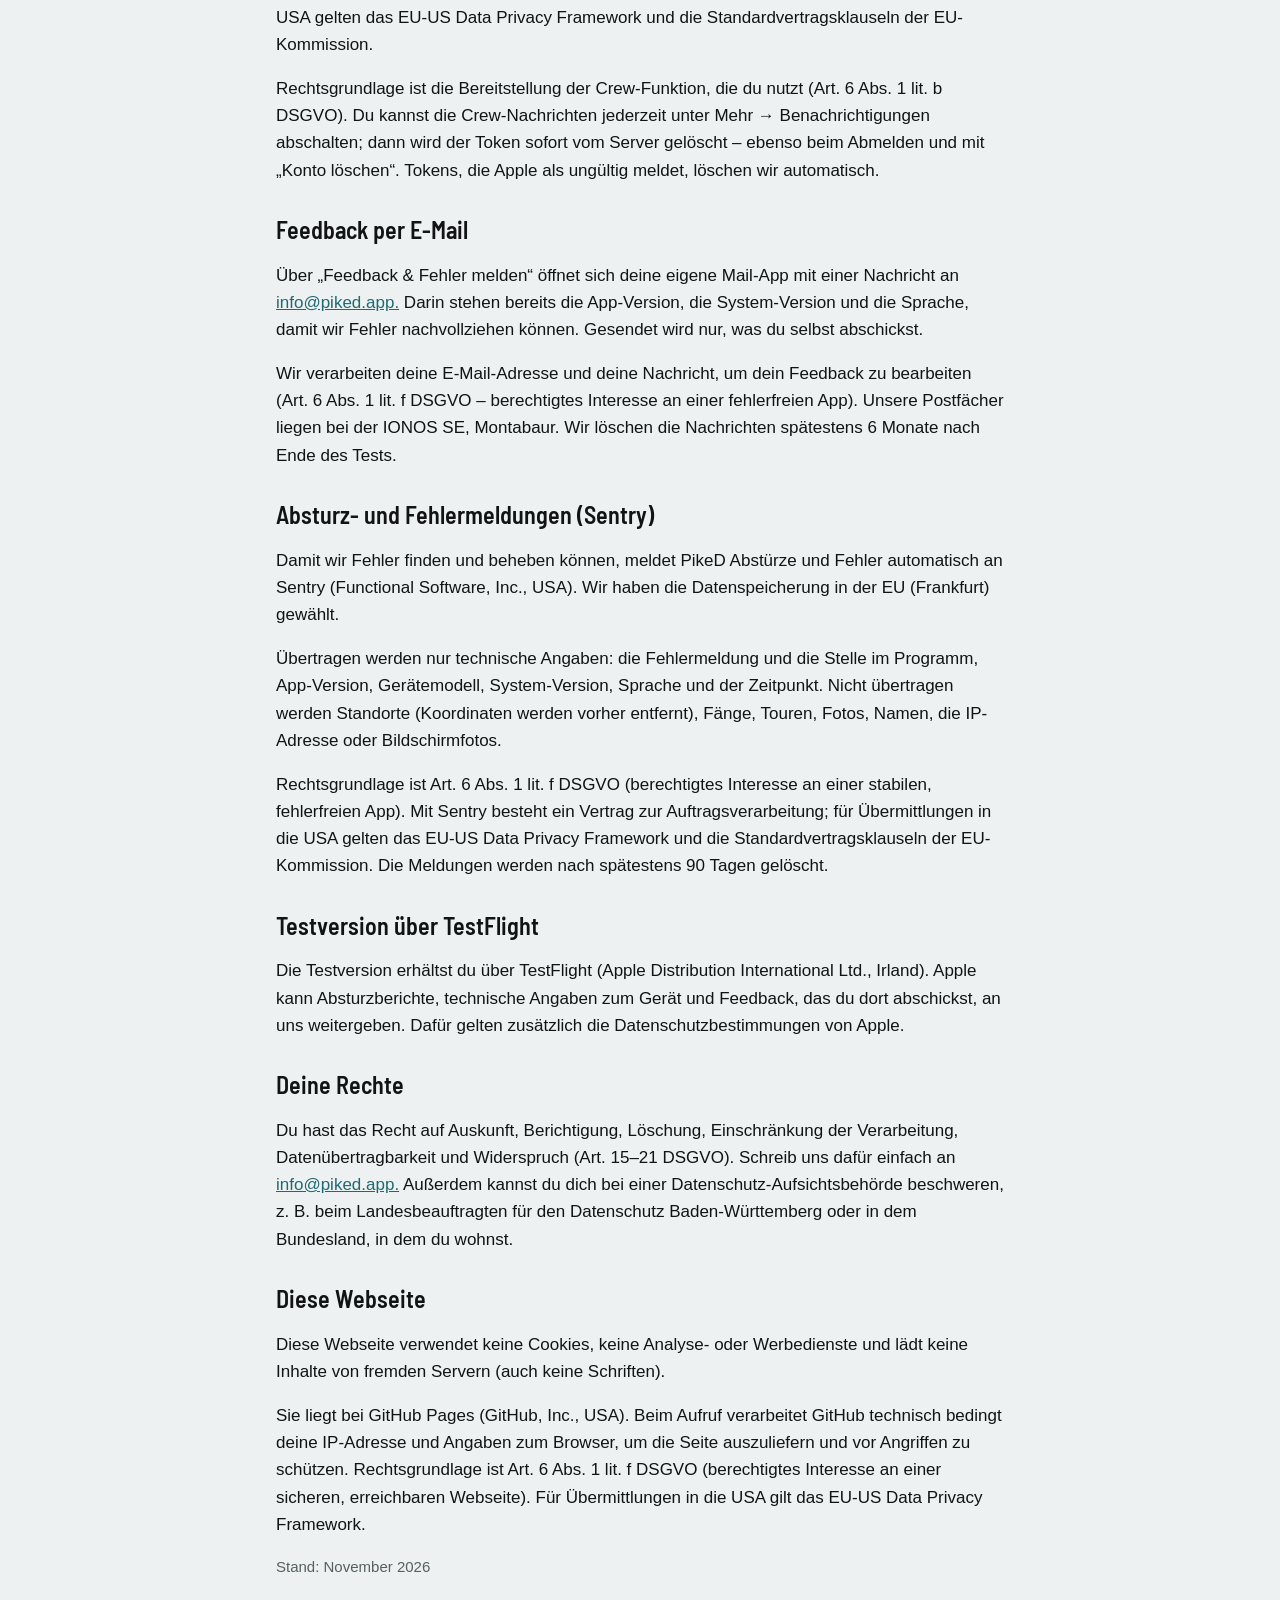
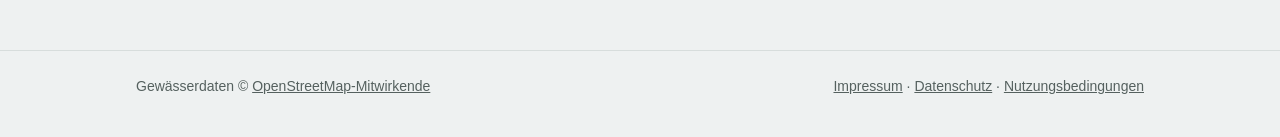
==== commit 7e3dc396: "Datenschutz/Impressum: PEGELONLINE Co-Authored-By: Claude Opus 5.5 <noreply@anthropic.com>" ====
--- a/datenschutz.html
+++ b/datenschutz.html
@@ -50,6 +50,7 @@
     <p>• Mindest-Version: Beim Start fragt PikeD bei unserem Server (Supabase, Irland – siehe „Konto“) nach, welche App-Version mindestens nötig ist. Übertragen wird nur die IP-Adresse; über dich wird dabei nichts gespeichert.</p>
     <p>• Karte: Apple Karten (Apple)</p>
     <p>• Ortssuche: Geoapify (KEPTAGO LTD, Paphos, Zypern; Server in der EU) – wenn du in der Suche auf der Karte „Suchen“ drückst. Die Anfrage läuft über unseren Server (Supabase, Irland), Geoapify erhält nur deinen Suchtext, nicht deine IP-Adresse oder deinen Standort. Nur wenn das nicht klappt: Nominatim der OpenStreetMap Foundation (Vereinigtes Königreich), dann direkt vom Handy.</p>
+    <p>• Pegel: PEGELONLINE der Wasserstraßen- und Schifffahrtsverwaltung des Bundes (ITZBund, Deutschland) – an großen Flüssen und Kanälen. PikeD lädt einmal im Monat die Liste aller Messstellen, sucht die passende Messstelle auf deinem Handy und fragt dann nur die Werte dieser Messstelle ab. Dein Standort wird dabei nicht übertragen.</p>
     <p>• Nächster Ort für Gewässer ohne Namen („Weiher bei …“): Wenn du ein solches Gewässer antippst, fragt das iPhone über Apple Karten nach dem nächsten Ort (übertragen wird die Lage des Gewässers). Nur wenn das nichts liefert: Nominatim (siehe oben).</p>
     <p>• Gewässer: Overpass-Server von FOSSGIS e. V. (Deutschland), OpenStreetMap France (Frankreich) und Private.coffee (Österreich) – nur für Gegenden, die nicht im mitgelieferten Gewässer-Paket enthalten sind. Übertragen wird dabei der Kartenausschnitt (etwa 28 × 18 km) rund um die Stelle.</p>
     <p>Rechtsgrundlage ist Art. 6 Abs. 1 lit. b DSGVO (Bereitstellung der App-Funktionen, die du nutzt). Für die Schweiz und das Vereinigte Königreich gibt es Angemessenheitsbeschlüsse der EU-Kommission. Gewässer im mitgelieferten Paket und die Suche nach Gewässern kommen ohne Abfrage aus.</p>
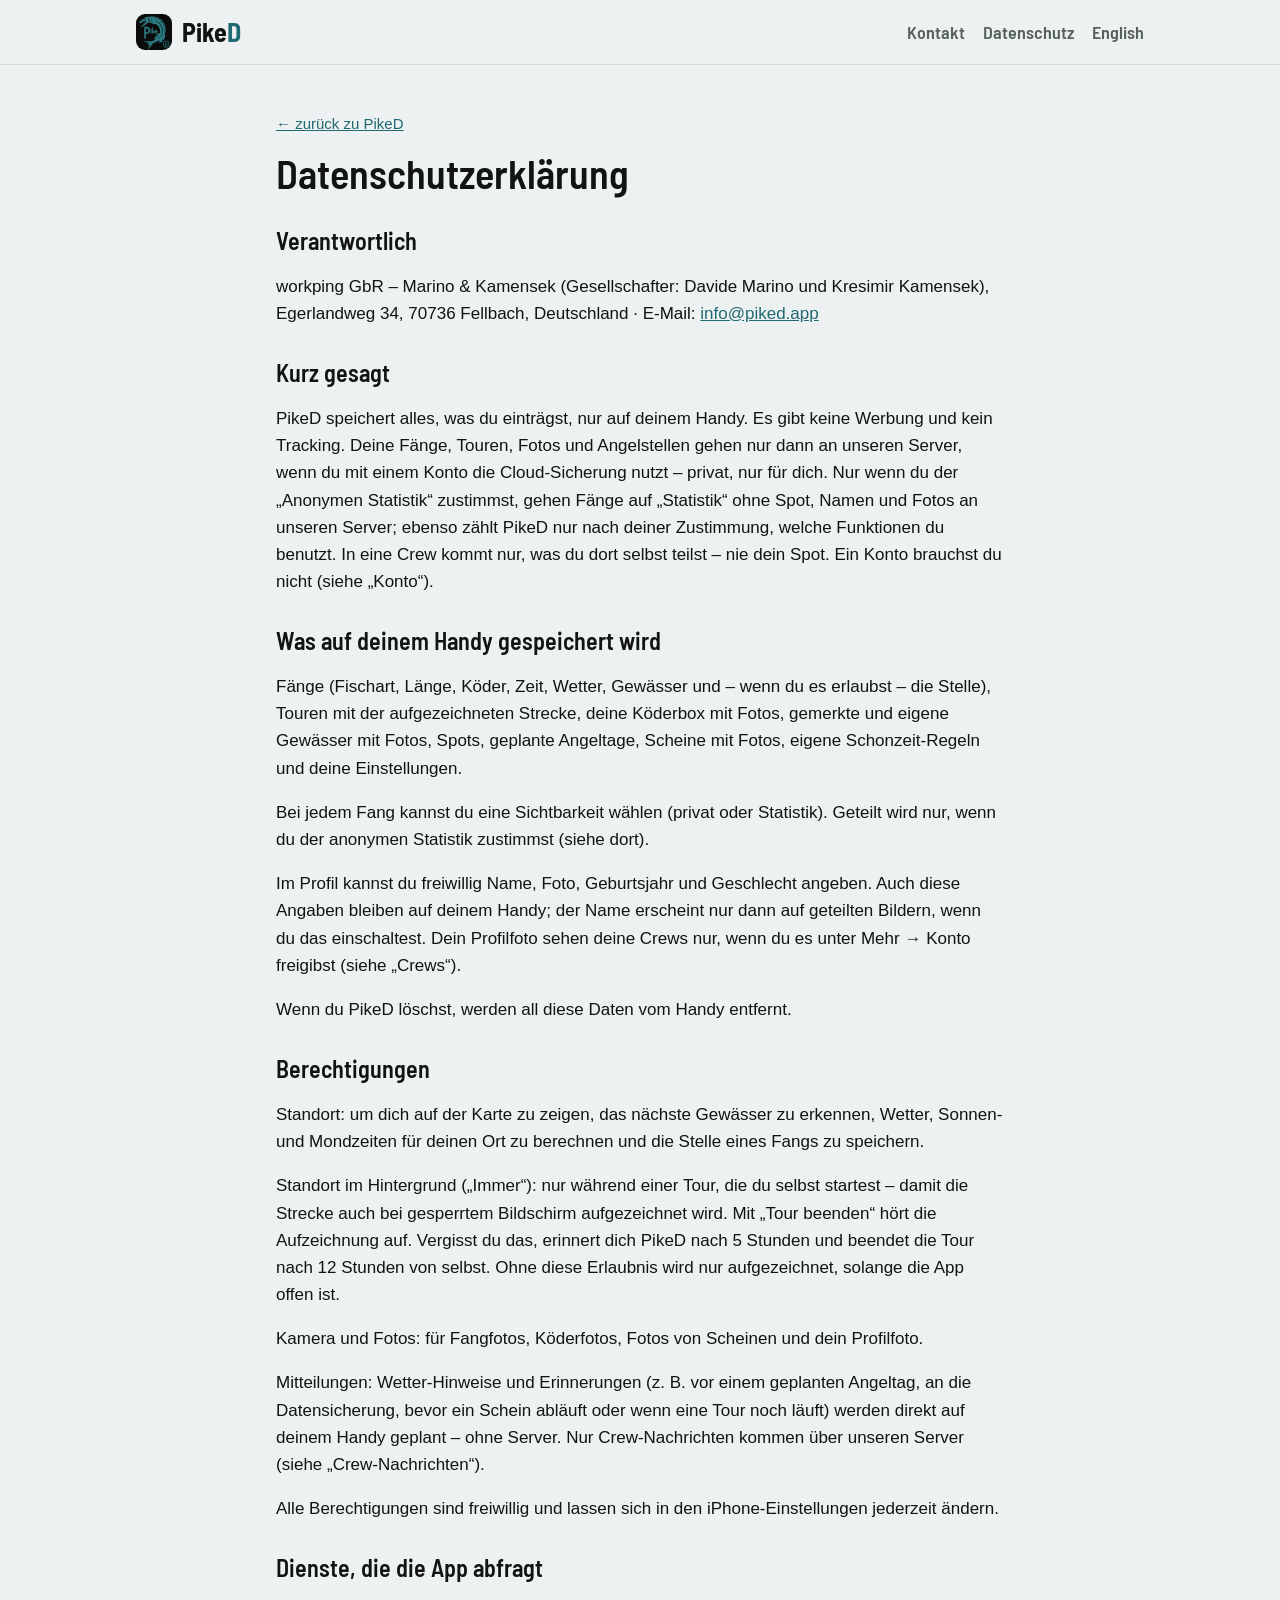
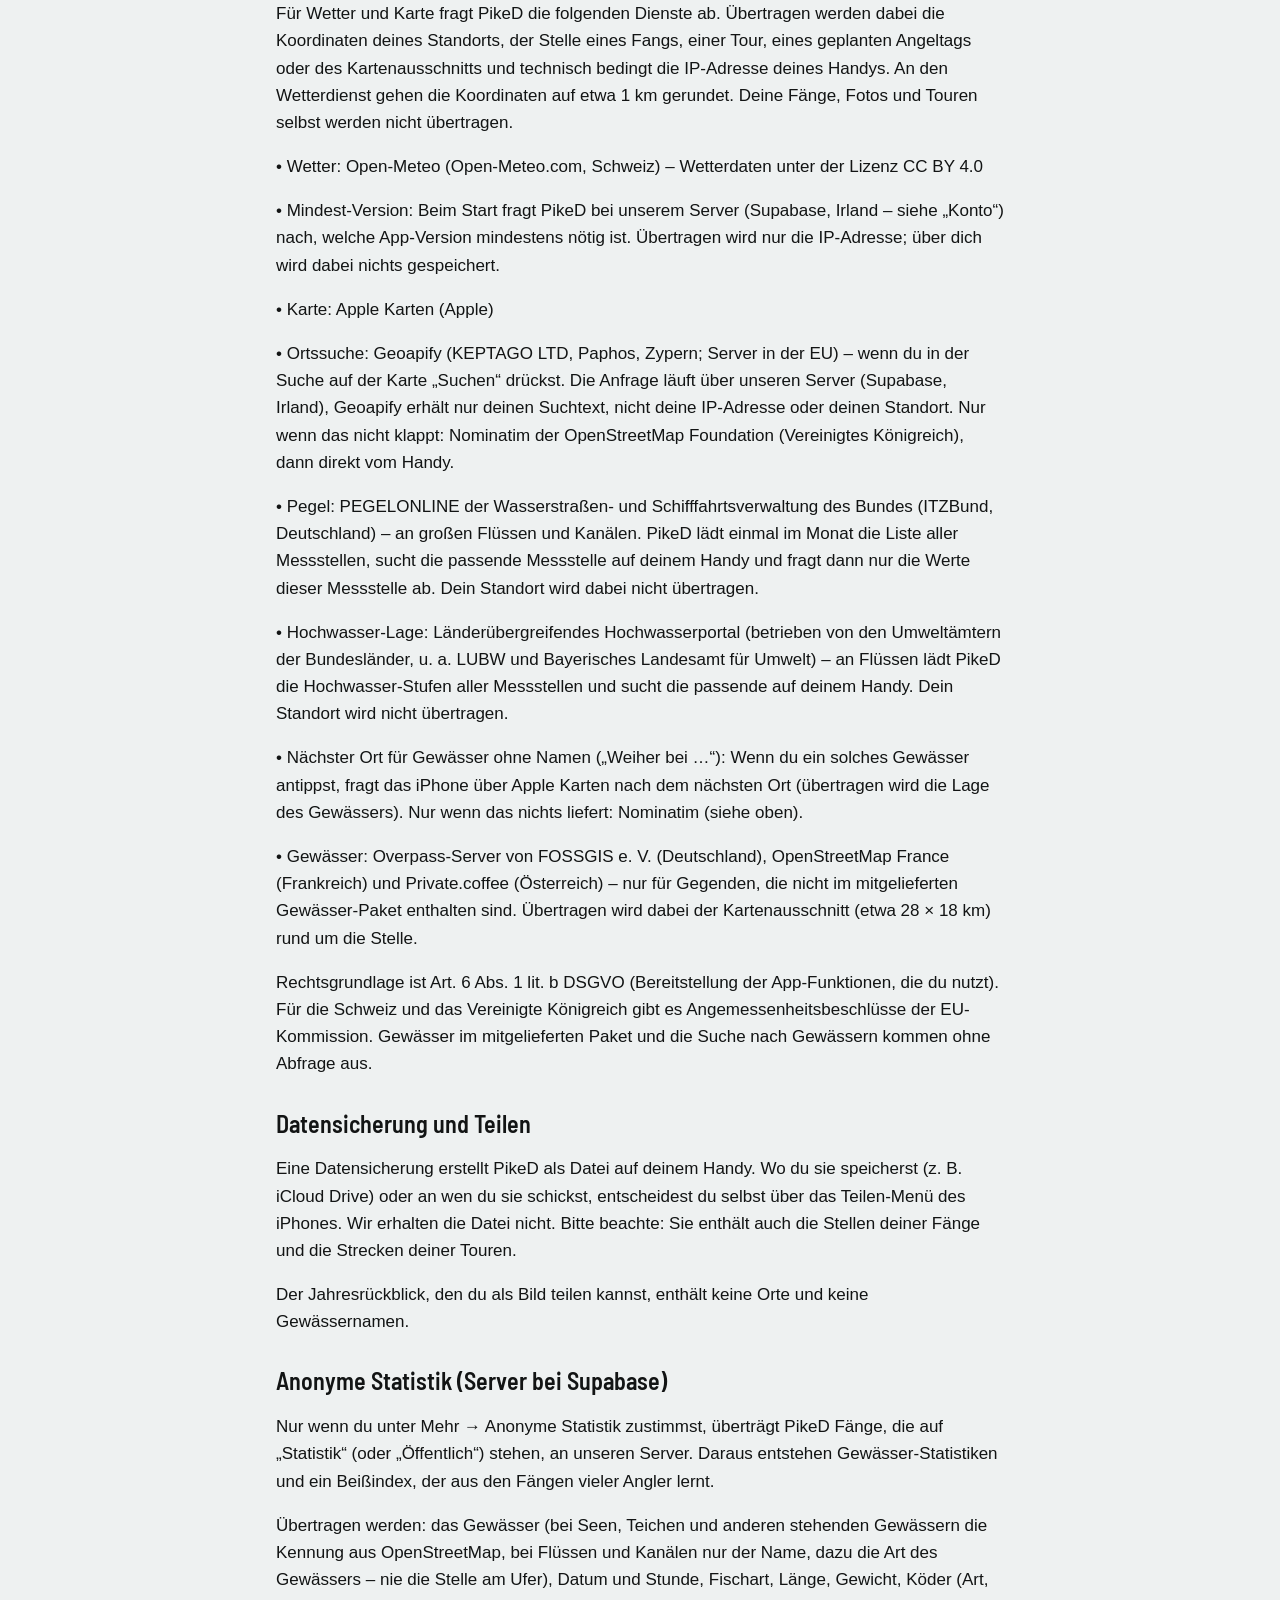
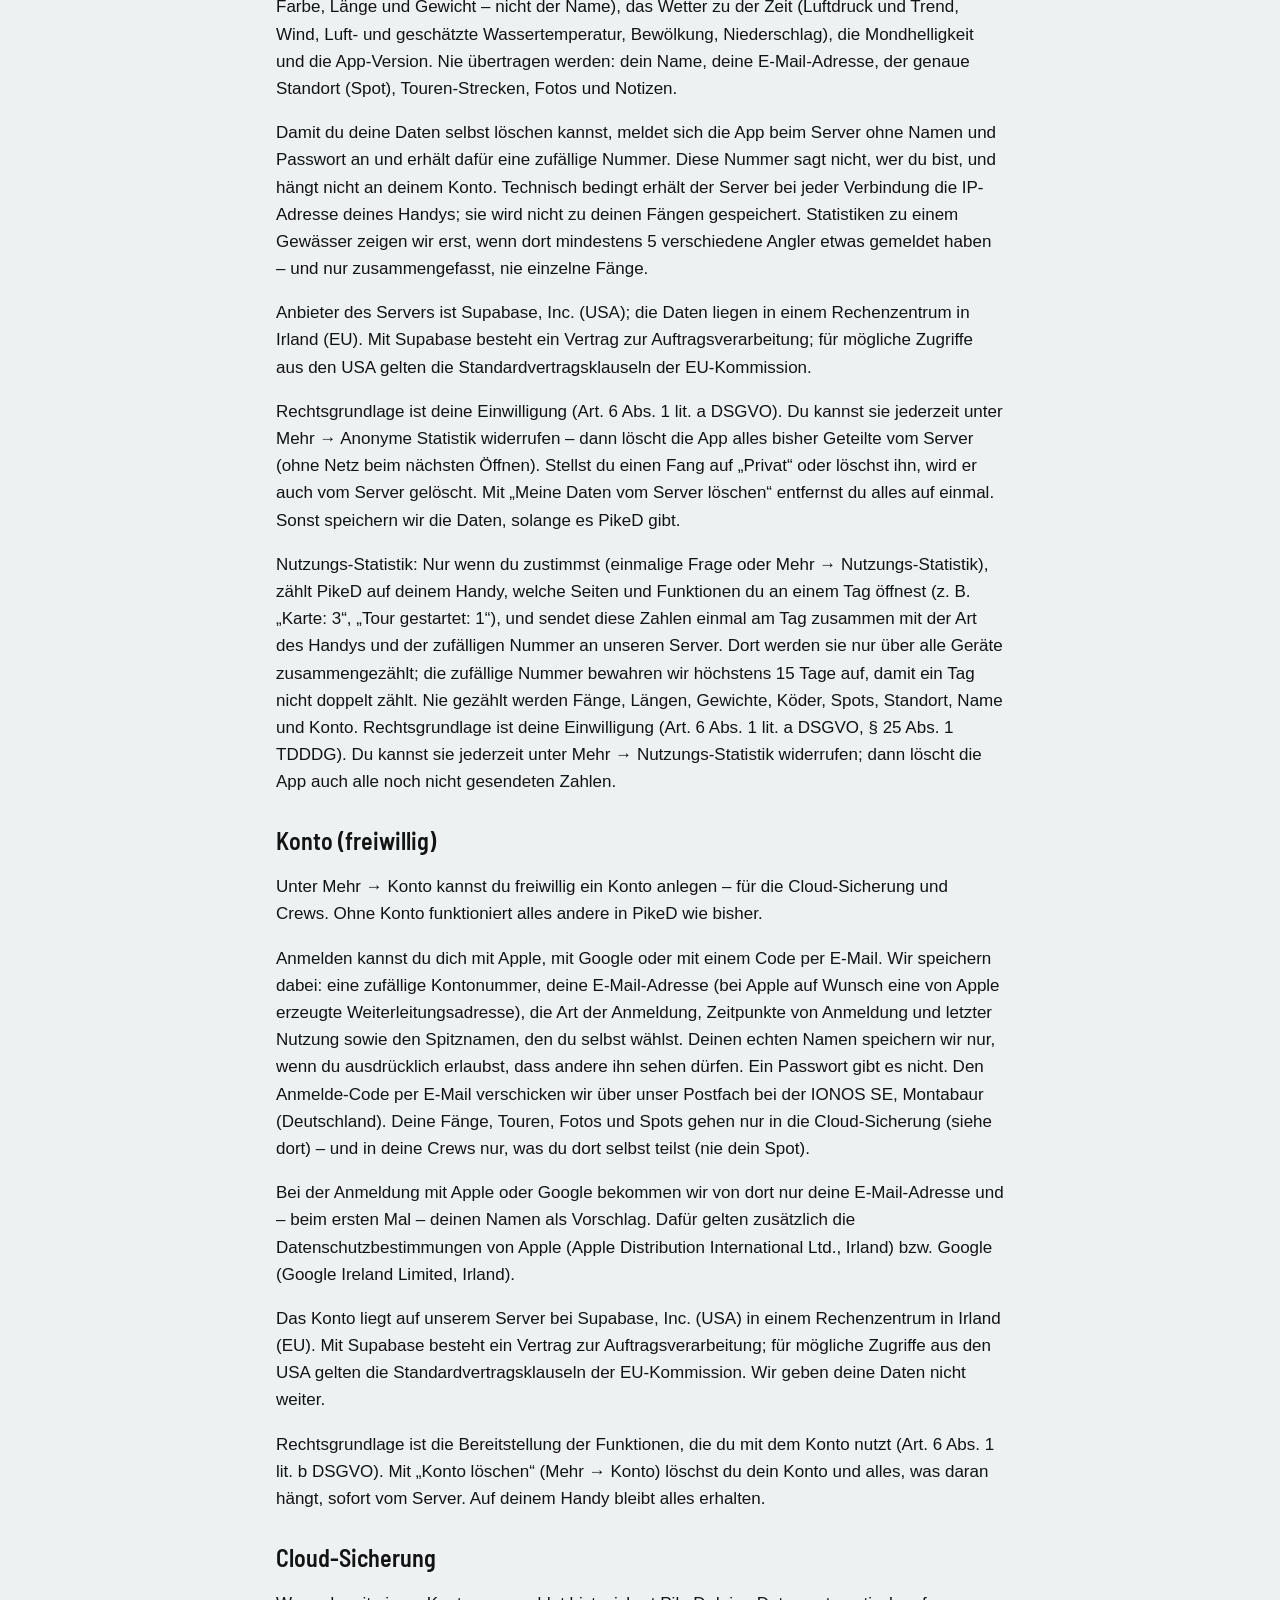
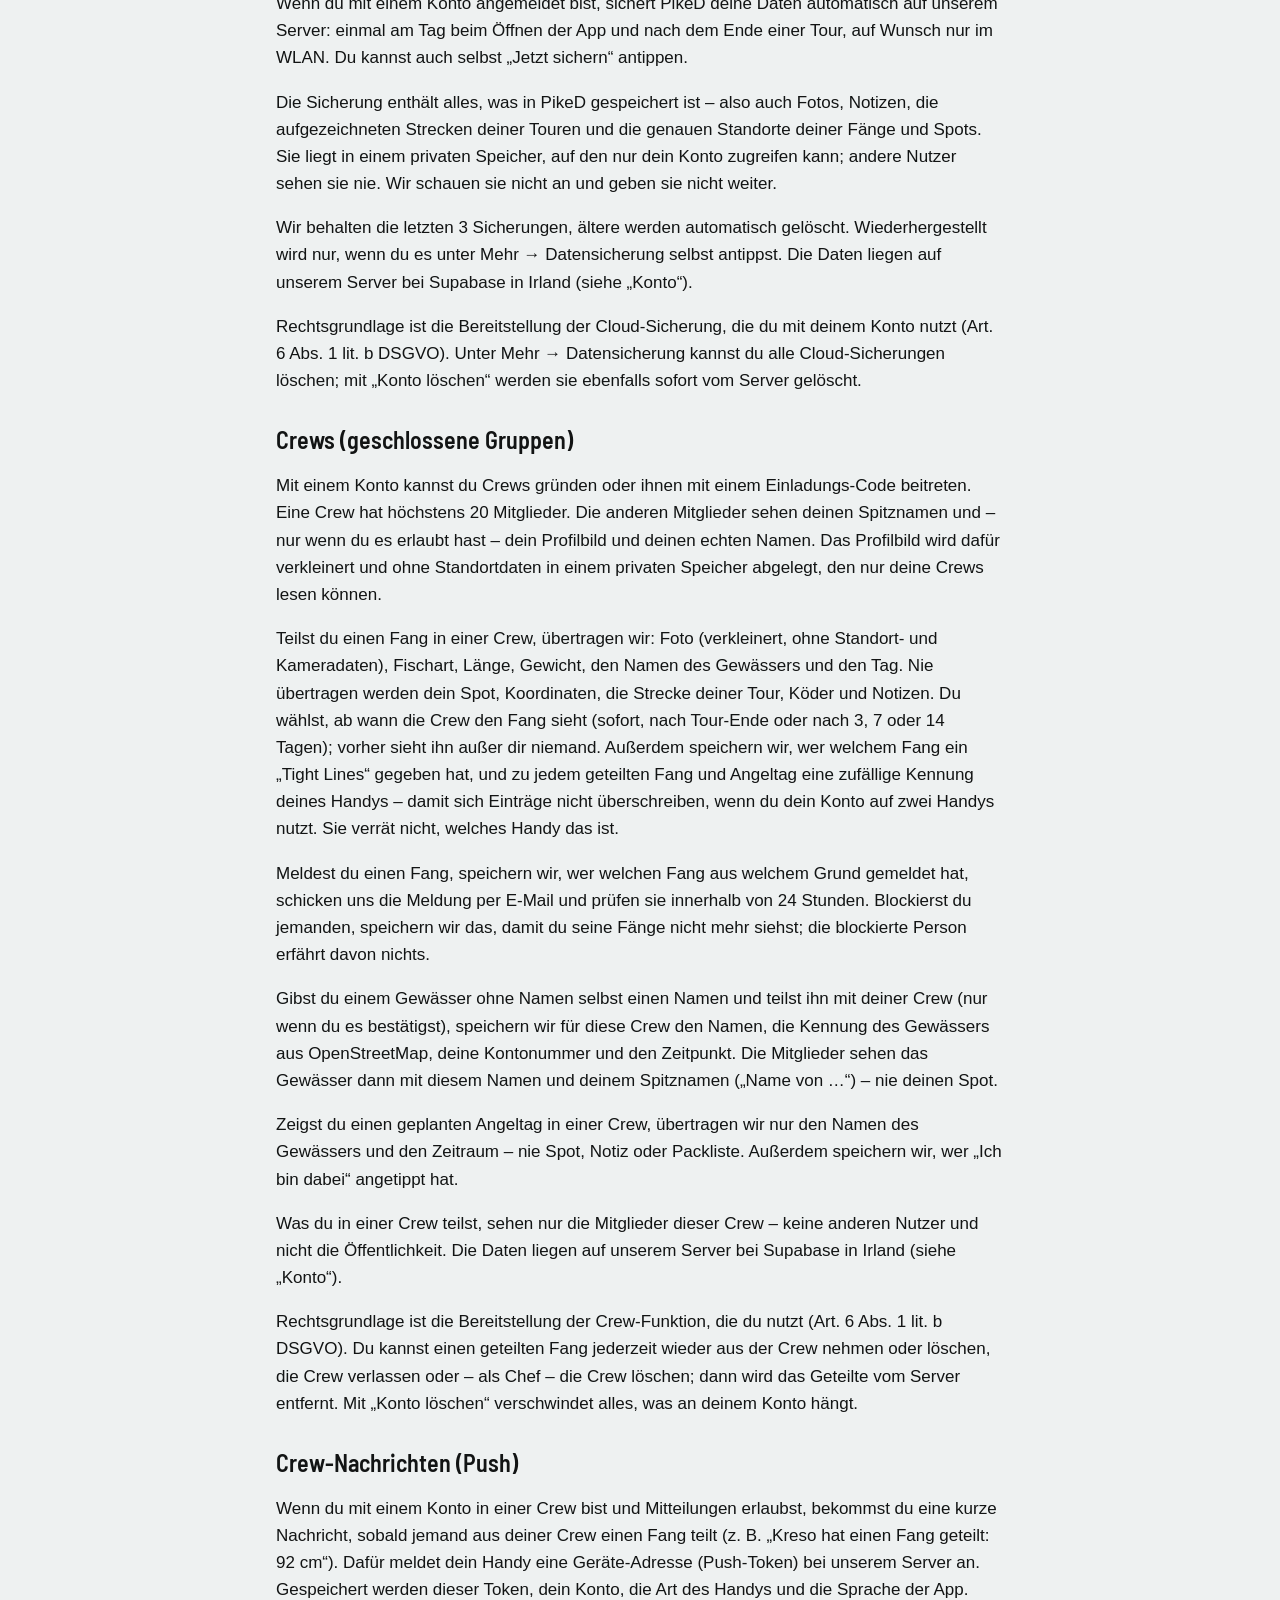
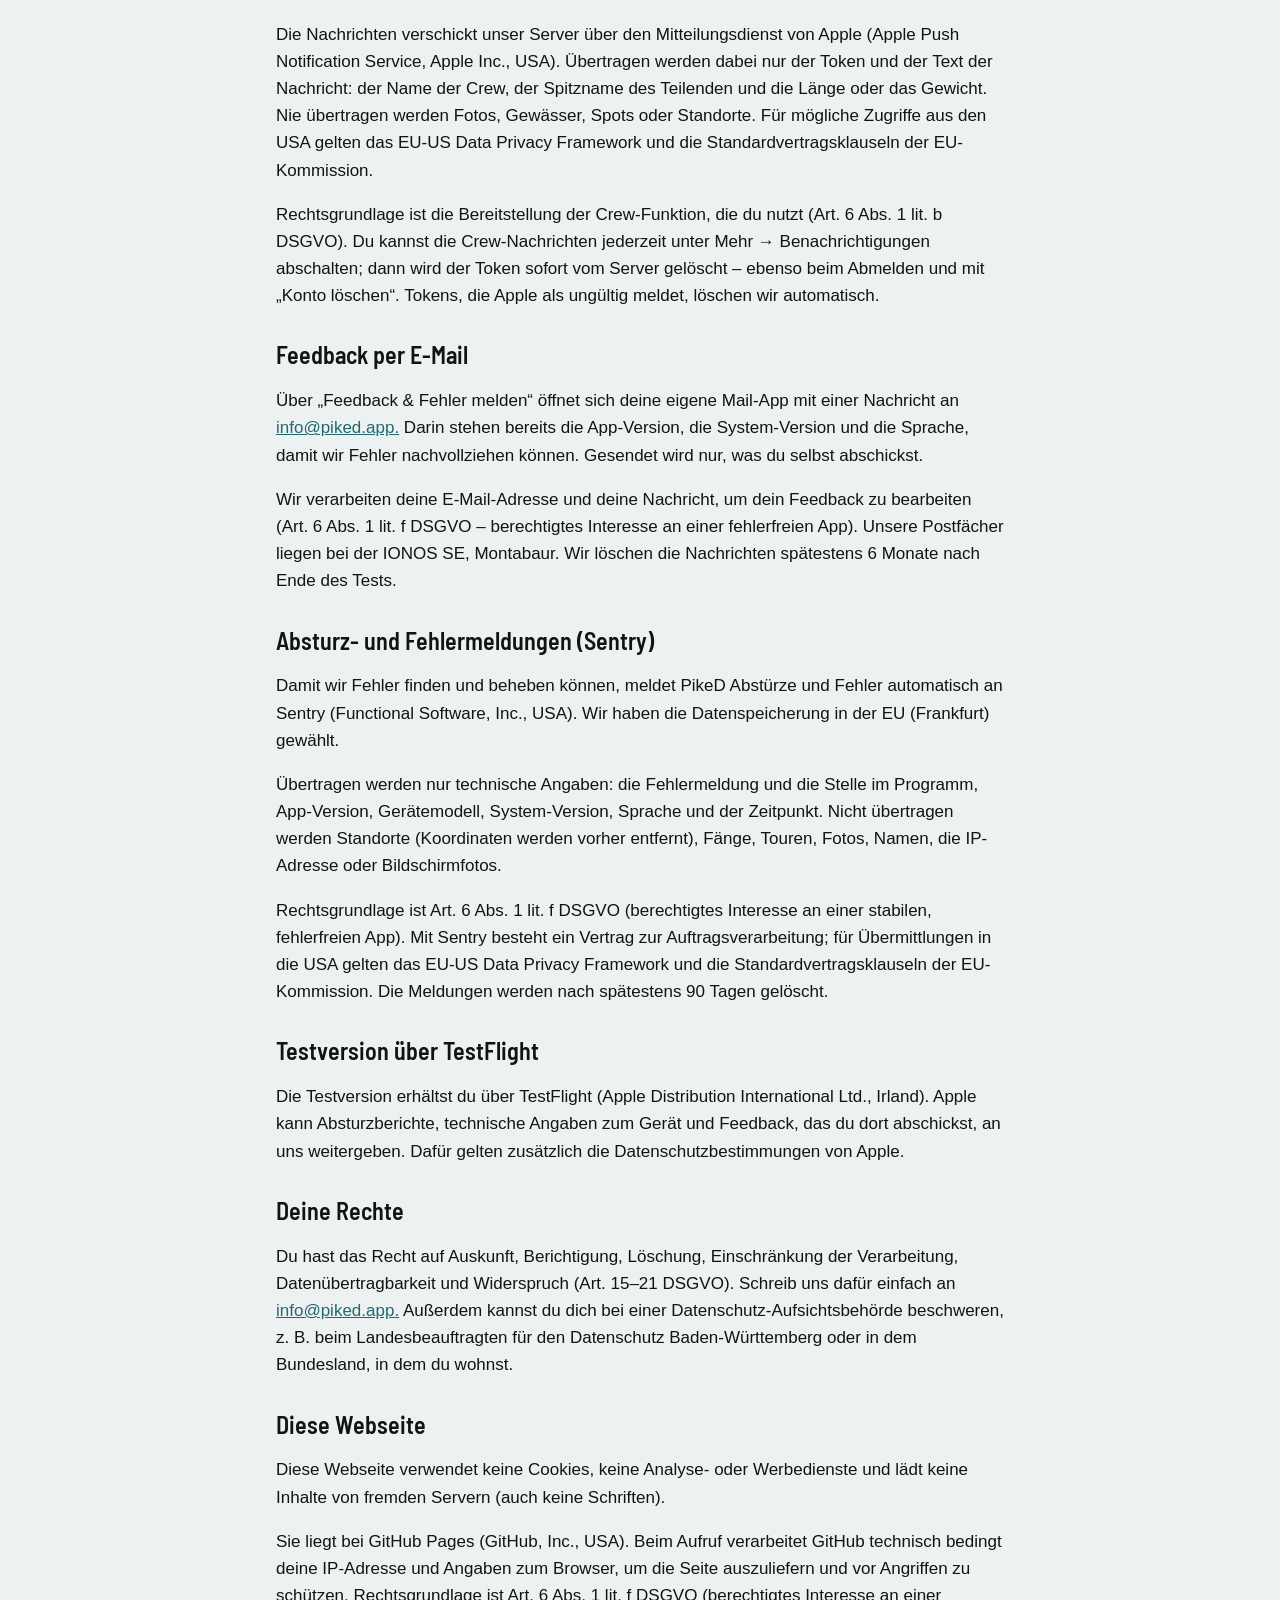
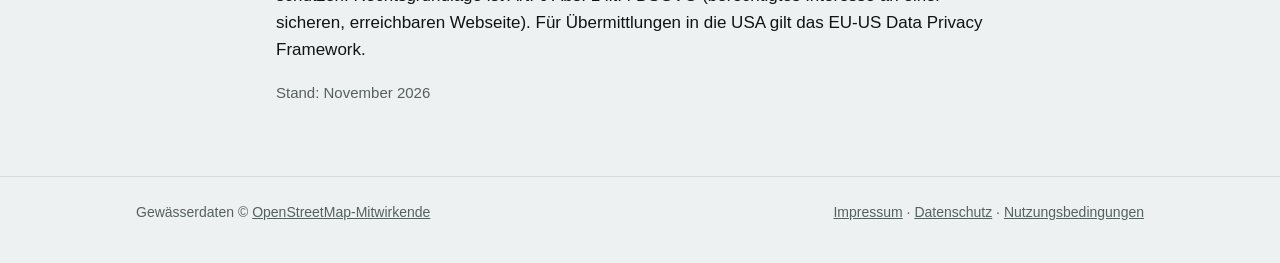
==== commit 8a6515e1: "Datenschutz/Impressum: Hochwasserportal Co-Authored-By: Claude Opus 5.5 <noreply@anthropic.com>" ====
--- a/datenschutz.html
+++ b/datenschutz.html
@@ -51,6 +51,7 @@
     <p>• Karte: Apple Karten (Apple)</p>
     <p>• Ortssuche: Geoapify (KEPTAGO LTD, Paphos, Zypern; Server in der EU) – wenn du in der Suche auf der Karte „Suchen“ drückst. Die Anfrage läuft über unseren Server (Supabase, Irland), Geoapify erhält nur deinen Suchtext, nicht deine IP-Adresse oder deinen Standort. Nur wenn das nicht klappt: Nominatim der OpenStreetMap Foundation (Vereinigtes Königreich), dann direkt vom Handy.</p>
     <p>• Pegel: PEGELONLINE der Wasserstraßen- und Schifffahrtsverwaltung des Bundes (ITZBund, Deutschland) – an großen Flüssen und Kanälen. PikeD lädt einmal im Monat die Liste aller Messstellen, sucht die passende Messstelle auf deinem Handy und fragt dann nur die Werte dieser Messstelle ab. Dein Standort wird dabei nicht übertragen.</p>
+    <p>• Hochwasser-Lage: Länderübergreifendes Hochwasserportal (betrieben von den Umweltämtern der Bundesländer, u. a. LUBW und Bayerisches Landesamt für Umwelt) – an Flüssen lädt PikeD die Hochwasser-Stufen aller Messstellen und sucht die passende auf deinem Handy. Dein Standort wird nicht übertragen.</p>
     <p>• Nächster Ort für Gewässer ohne Namen („Weiher bei …“): Wenn du ein solches Gewässer antippst, fragt das iPhone über Apple Karten nach dem nächsten Ort (übertragen wird die Lage des Gewässers). Nur wenn das nichts liefert: Nominatim (siehe oben).</p>
     <p>• Gewässer: Overpass-Server von FOSSGIS e. V. (Deutschland), OpenStreetMap France (Frankreich) und Private.coffee (Österreich) – nur für Gegenden, die nicht im mitgelieferten Gewässer-Paket enthalten sind. Übertragen wird dabei der Kartenausschnitt (etwa 28 × 18 km) rund um die Stelle.</p>
     <p>Rechtsgrundlage ist Art. 6 Abs. 1 lit. b DSGVO (Bereitstellung der App-Funktionen, die du nutzt). Für die Schweiz und das Vereinigte Königreich gibt es Angemessenheitsbeschlüsse der EU-Kommission. Gewässer im mitgelieferten Paket und die Suche nach Gewässern kommen ohne Abfrage aus.</p>
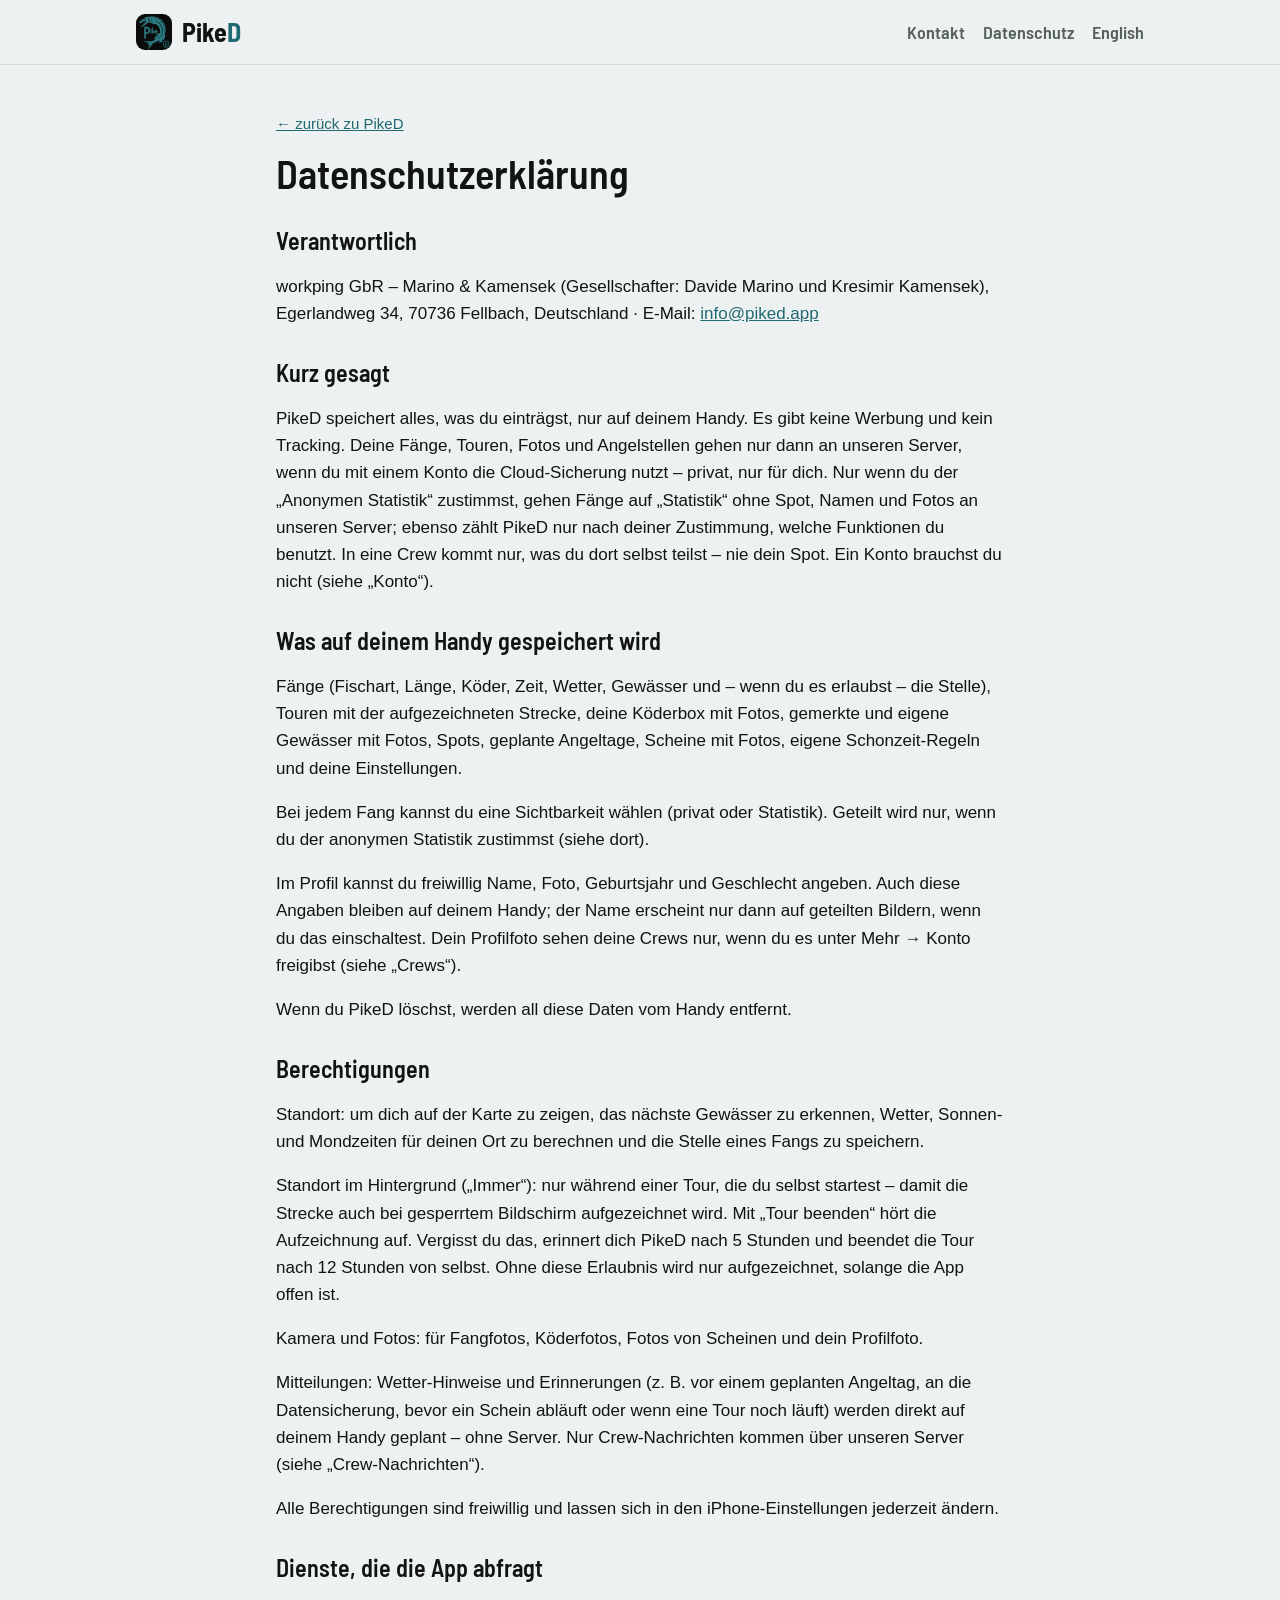
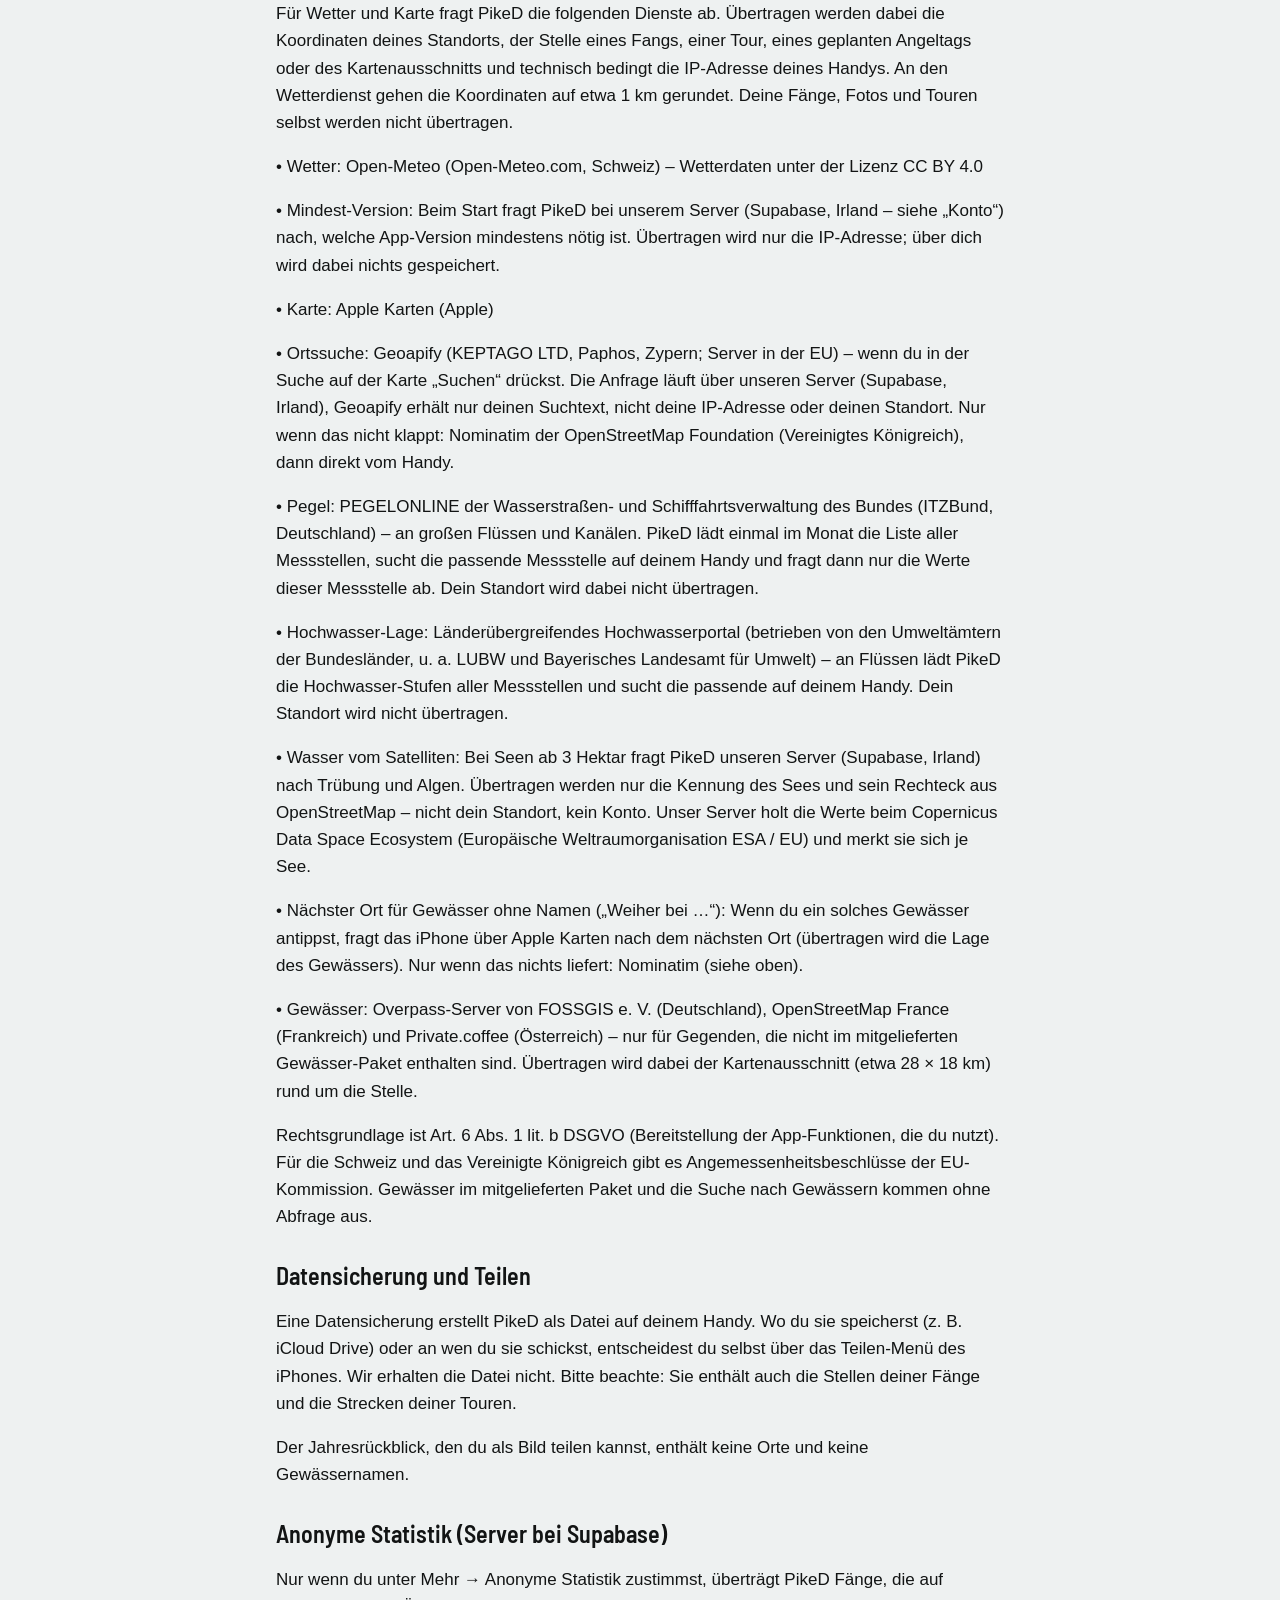
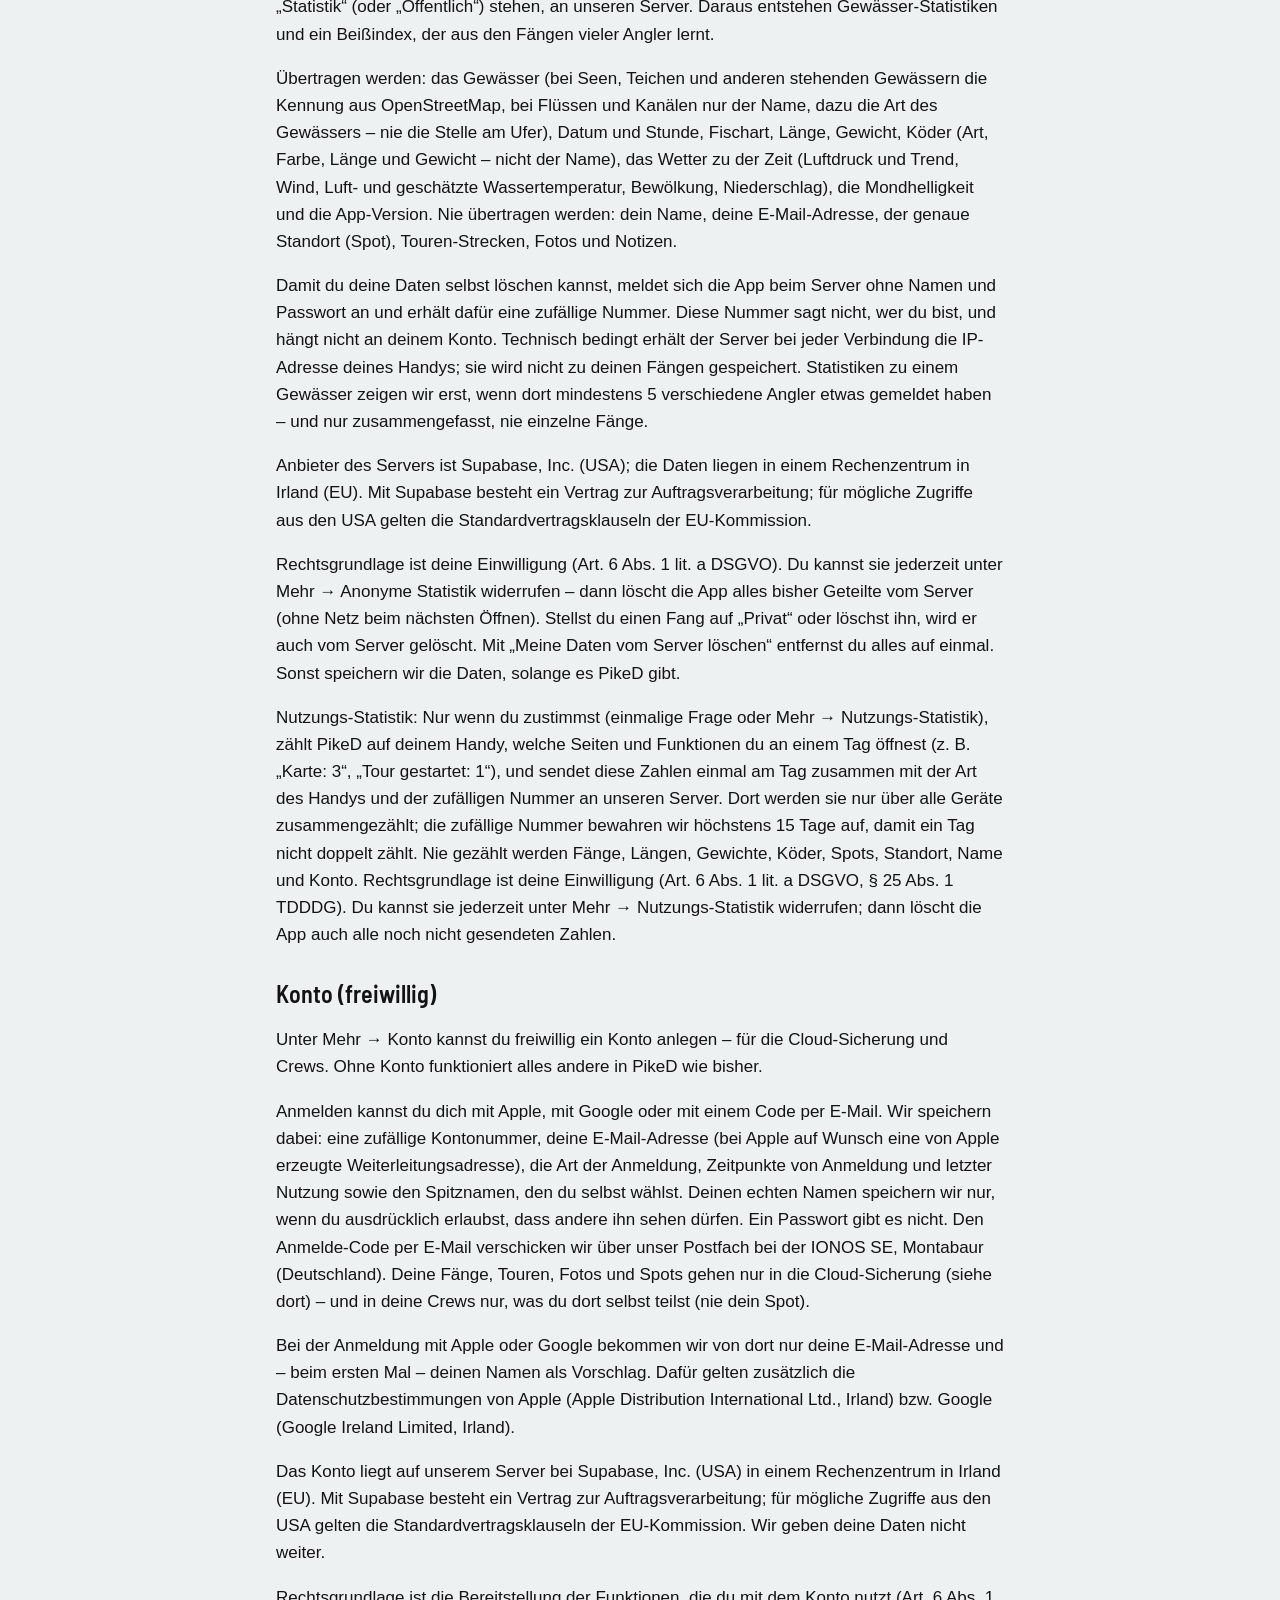
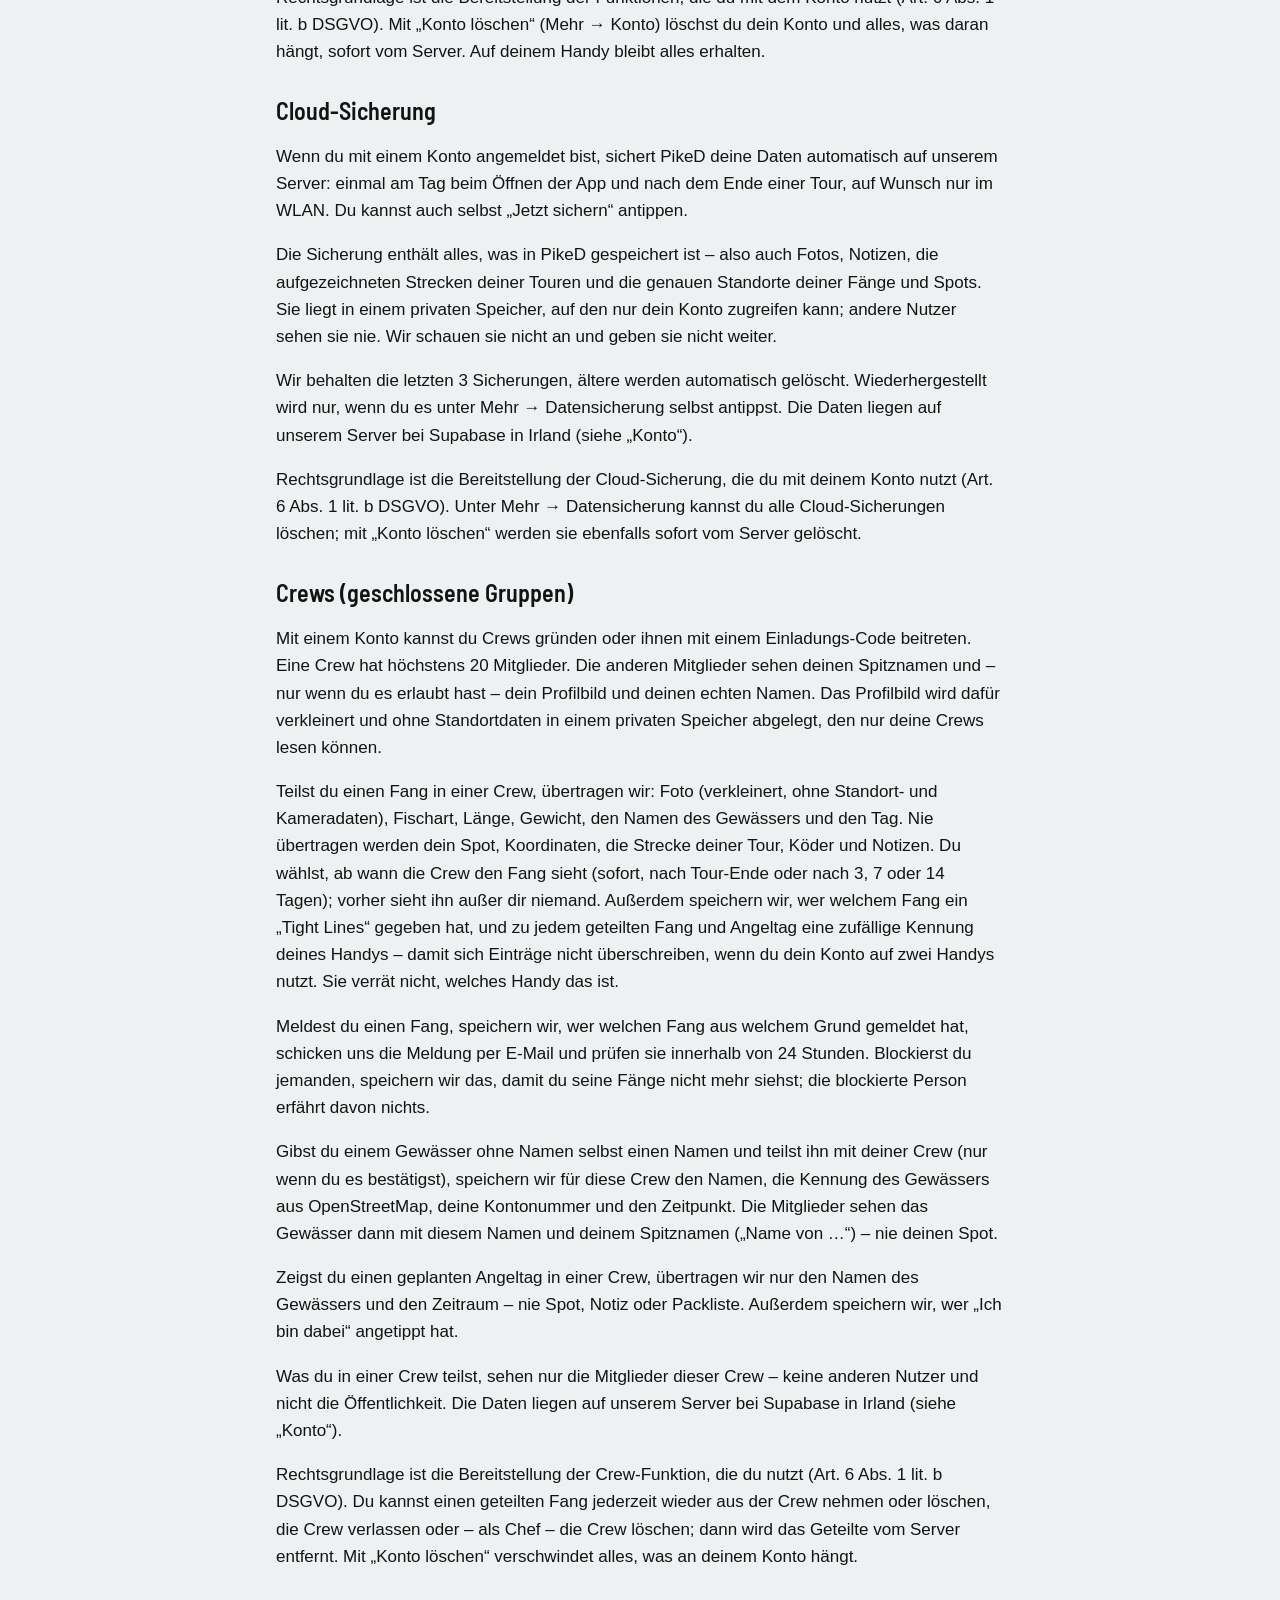
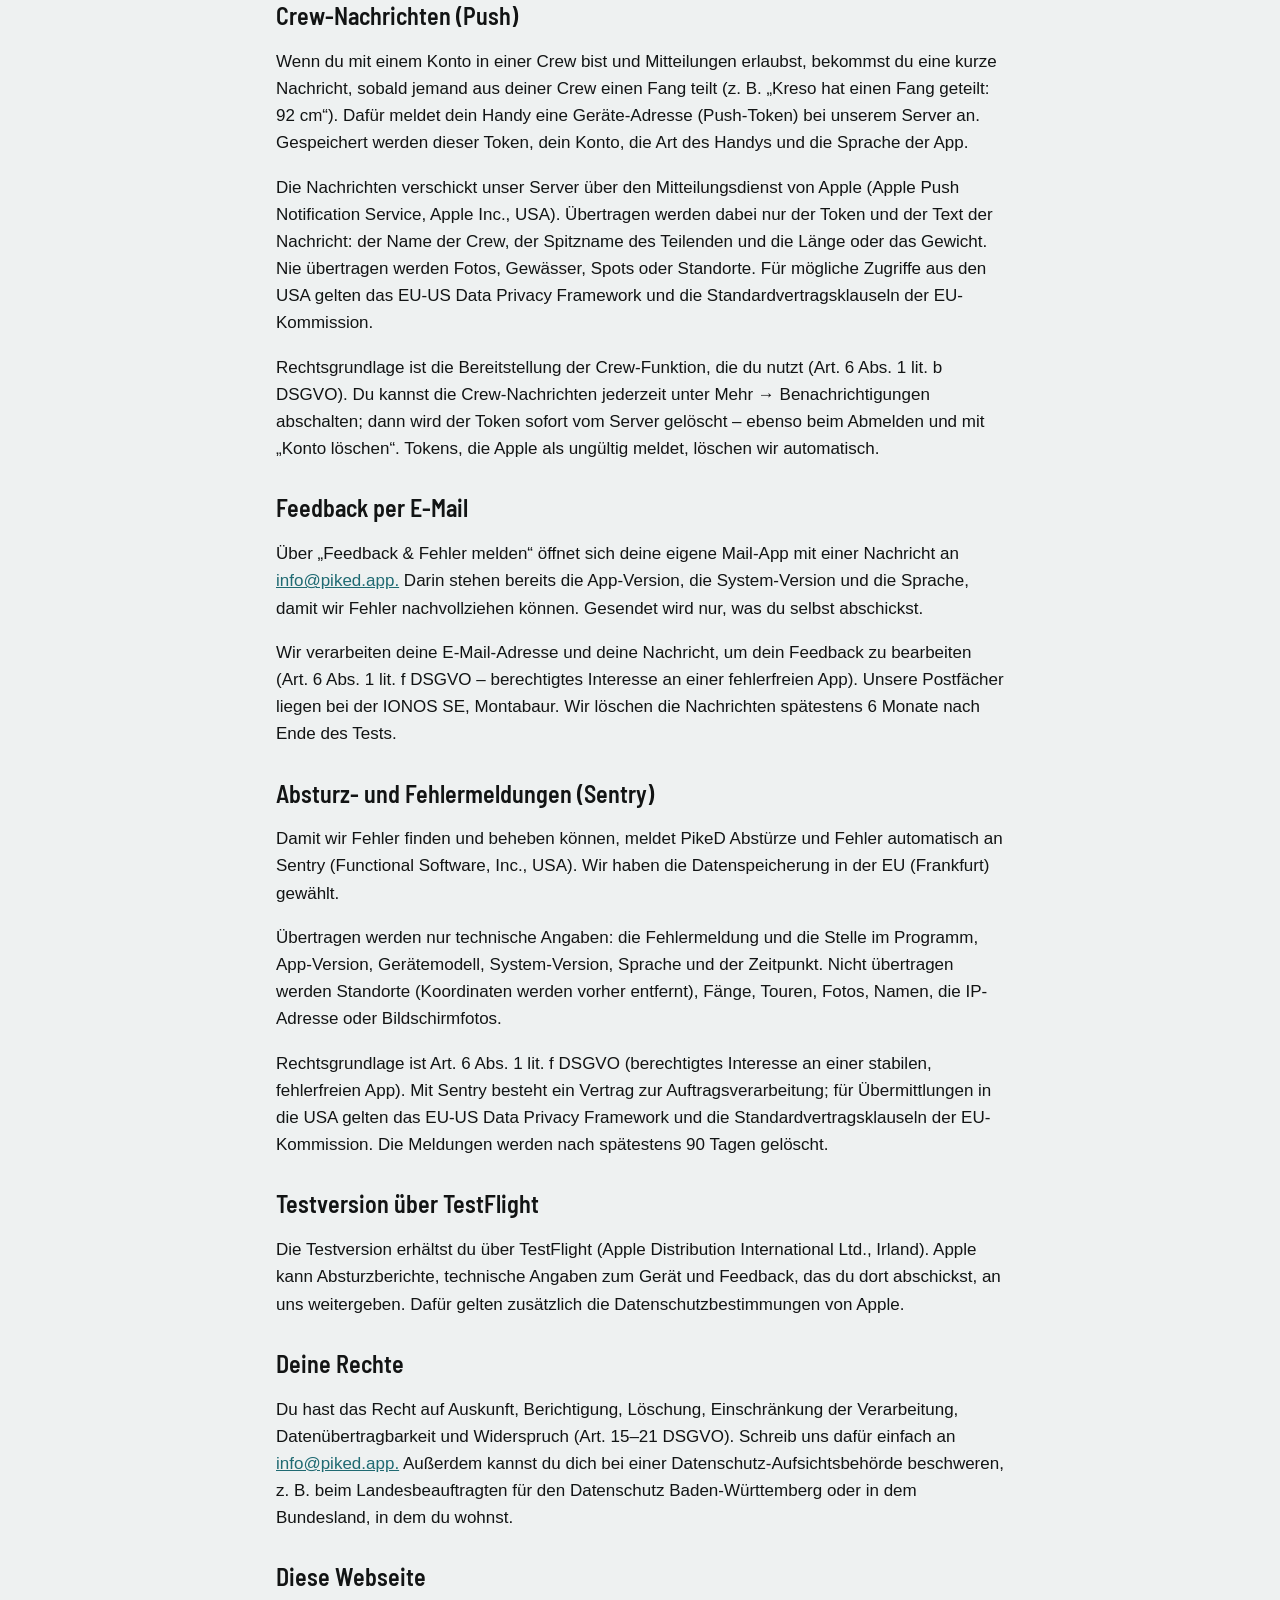
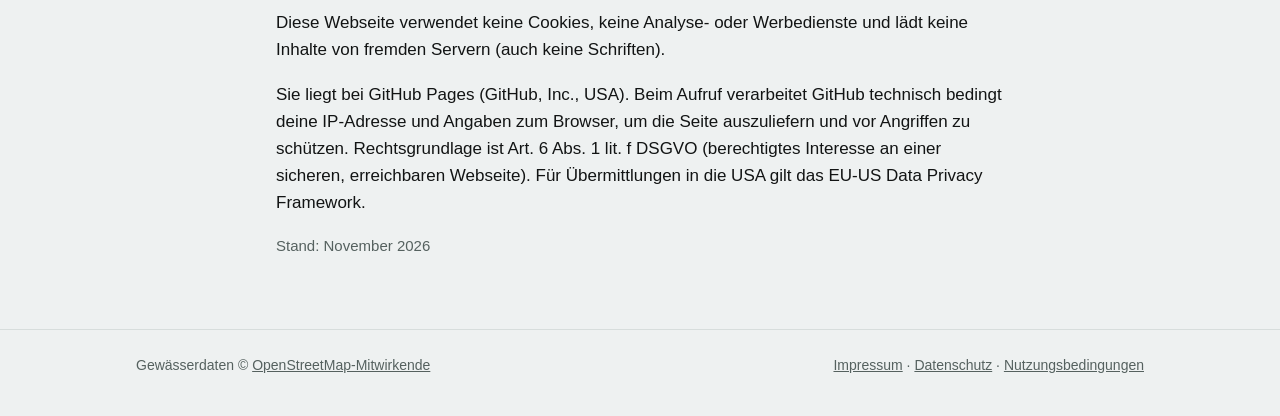
==== commit a0f92e77: "Datenschutz/Impressum: Satellitendaten (Copernicus) Co-Authored-By: Claude Opus 5.5 <noreply@anthrop" ====
--- a/datenschutz.html
+++ b/datenschutz.html
@@ -52,6 +52,7 @@
     <p>• Ortssuche: Geoapify (KEPTAGO LTD, Paphos, Zypern; Server in der EU) – wenn du in der Suche auf der Karte „Suchen“ drückst. Die Anfrage läuft über unseren Server (Supabase, Irland), Geoapify erhält nur deinen Suchtext, nicht deine IP-Adresse oder deinen Standort. Nur wenn das nicht klappt: Nominatim der OpenStreetMap Foundation (Vereinigtes Königreich), dann direkt vom Handy.</p>
     <p>• Pegel: PEGELONLINE der Wasserstraßen- und Schifffahrtsverwaltung des Bundes (ITZBund, Deutschland) – an großen Flüssen und Kanälen. PikeD lädt einmal im Monat die Liste aller Messstellen, sucht die passende Messstelle auf deinem Handy und fragt dann nur die Werte dieser Messstelle ab. Dein Standort wird dabei nicht übertragen.</p>
     <p>• Hochwasser-Lage: Länderübergreifendes Hochwasserportal (betrieben von den Umweltämtern der Bundesländer, u. a. LUBW und Bayerisches Landesamt für Umwelt) – an Flüssen lädt PikeD die Hochwasser-Stufen aller Messstellen und sucht die passende auf deinem Handy. Dein Standort wird nicht übertragen.</p>
+    <p>• Wasser vom Satelliten: Bei Seen ab 3 Hektar fragt PikeD unseren Server (Supabase, Irland) nach Trübung und Algen. Übertragen werden nur die Kennung des Sees und sein Rechteck aus OpenStreetMap – nicht dein Standort, kein Konto. Unser Server holt die Werte beim Copernicus Data Space Ecosystem (Europäische Weltraumorganisation ESA / EU) und merkt sie sich je See.</p>
     <p>• Nächster Ort für Gewässer ohne Namen („Weiher bei …“): Wenn du ein solches Gewässer antippst, fragt das iPhone über Apple Karten nach dem nächsten Ort (übertragen wird die Lage des Gewässers). Nur wenn das nichts liefert: Nominatim (siehe oben).</p>
     <p>• Gewässer: Overpass-Server von FOSSGIS e. V. (Deutschland), OpenStreetMap France (Frankreich) und Private.coffee (Österreich) – nur für Gegenden, die nicht im mitgelieferten Gewässer-Paket enthalten sind. Übertragen wird dabei der Kartenausschnitt (etwa 28 × 18 km) rund um die Stelle.</p>
     <p>Rechtsgrundlage ist Art. 6 Abs. 1 lit. b DSGVO (Bereitstellung der App-Funktionen, die du nutzt). Für die Schweiz und das Vereinigte Königreich gibt es Angemessenheitsbeschlüsse der EU-Kommission. Gewässer im mitgelieferten Paket und die Suche nach Gewässern kommen ohne Abfrage aus.</p>
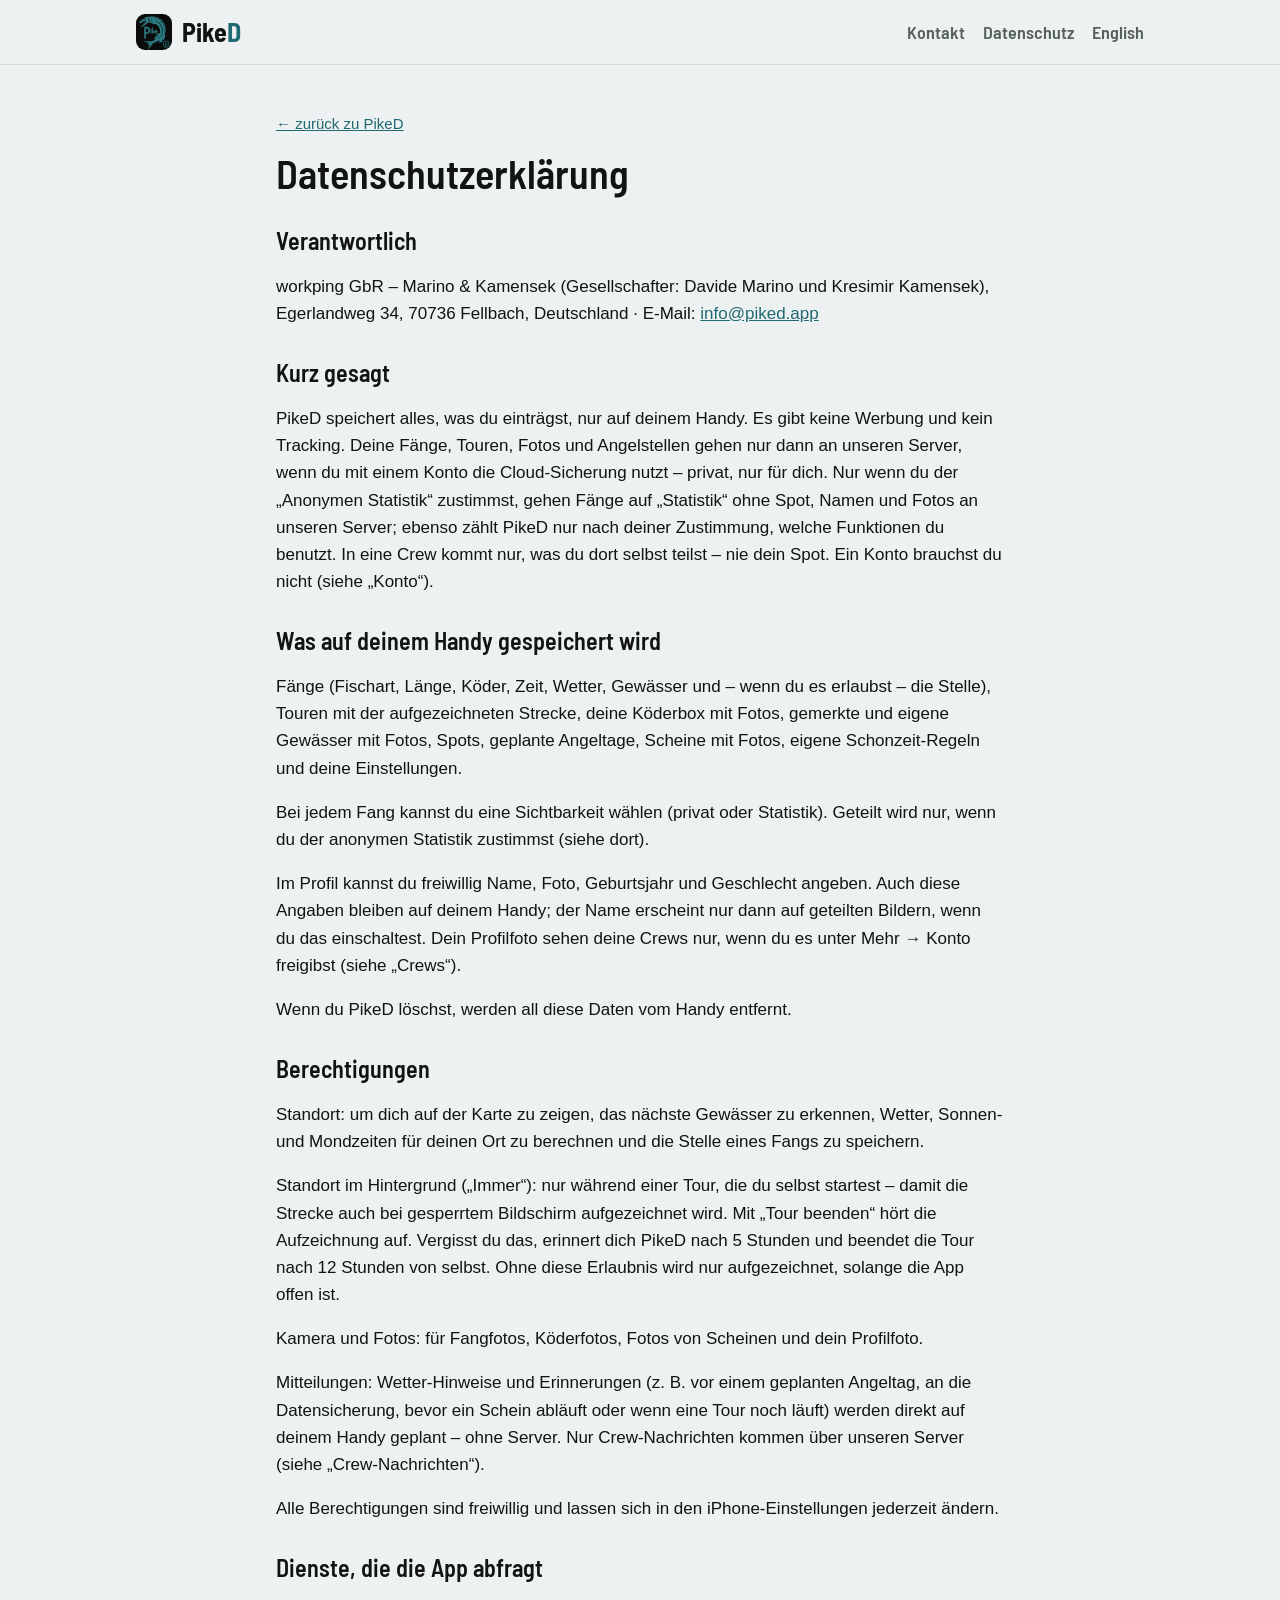
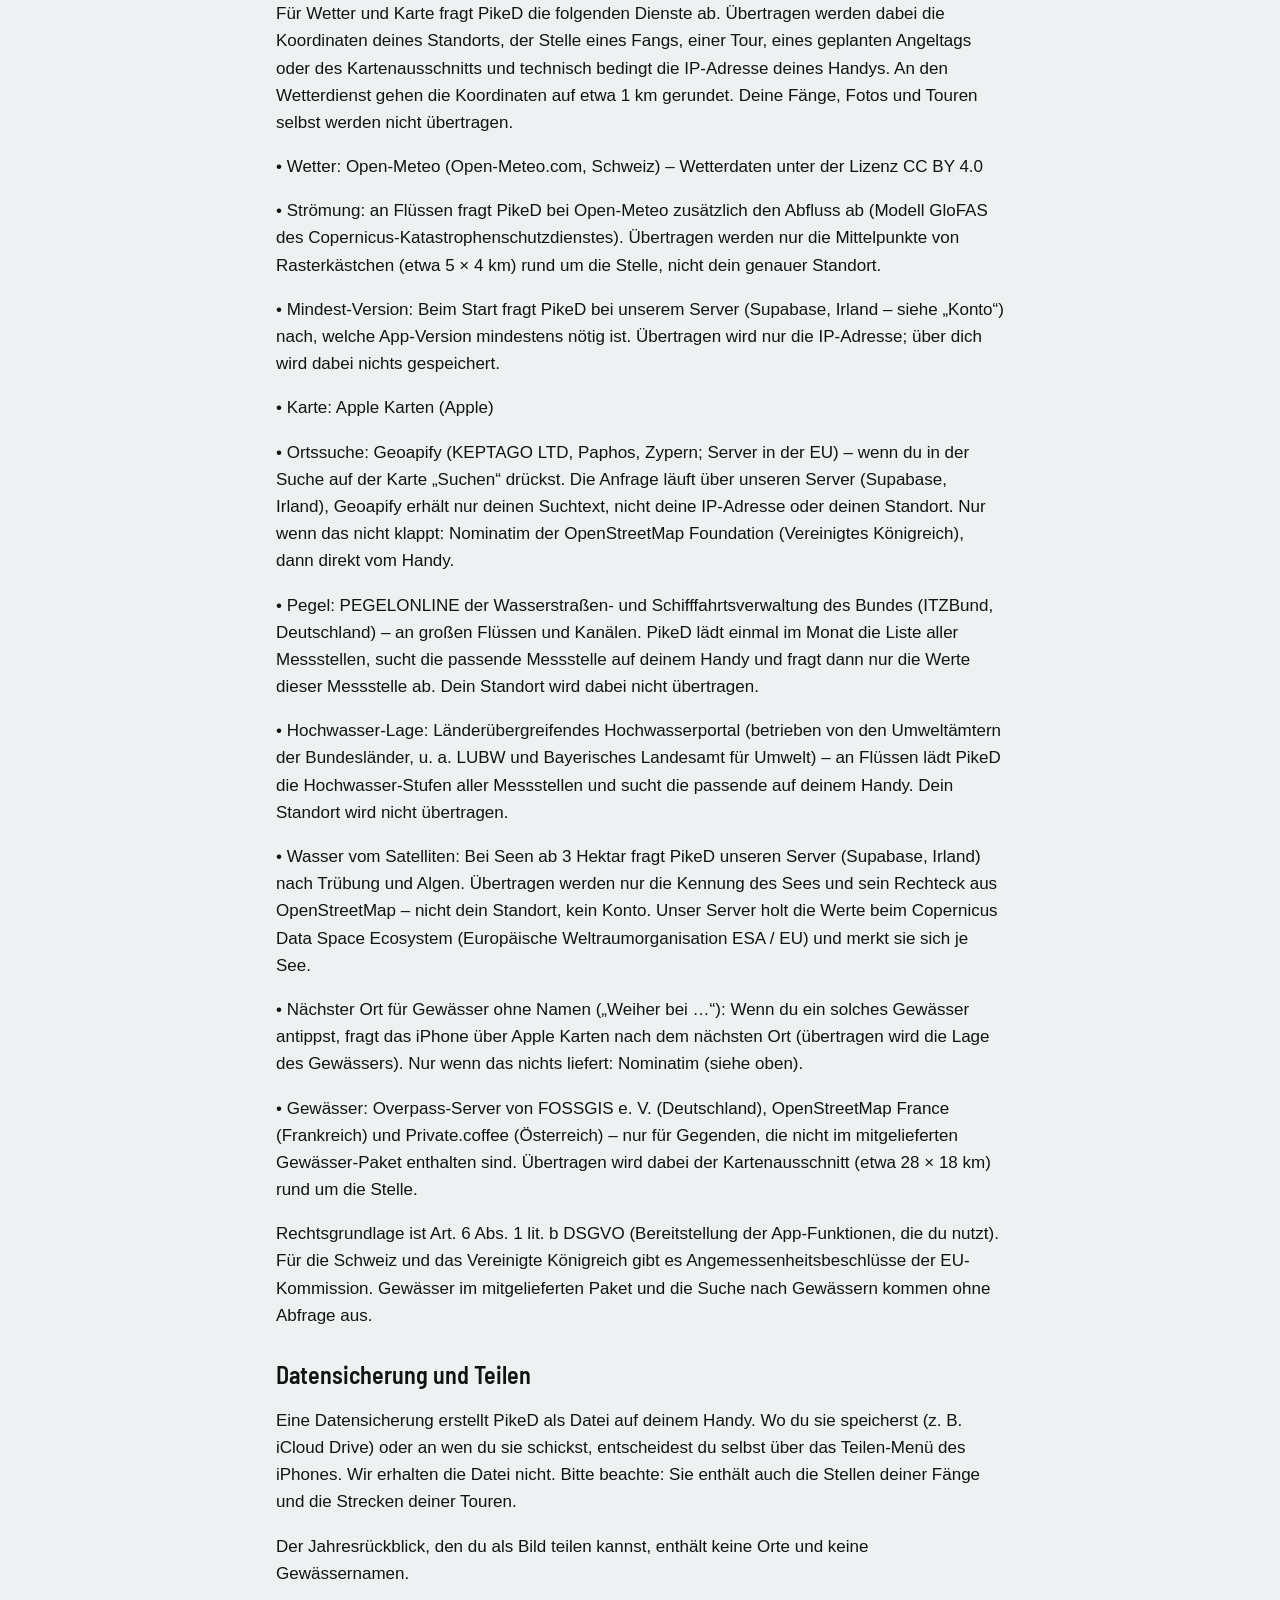
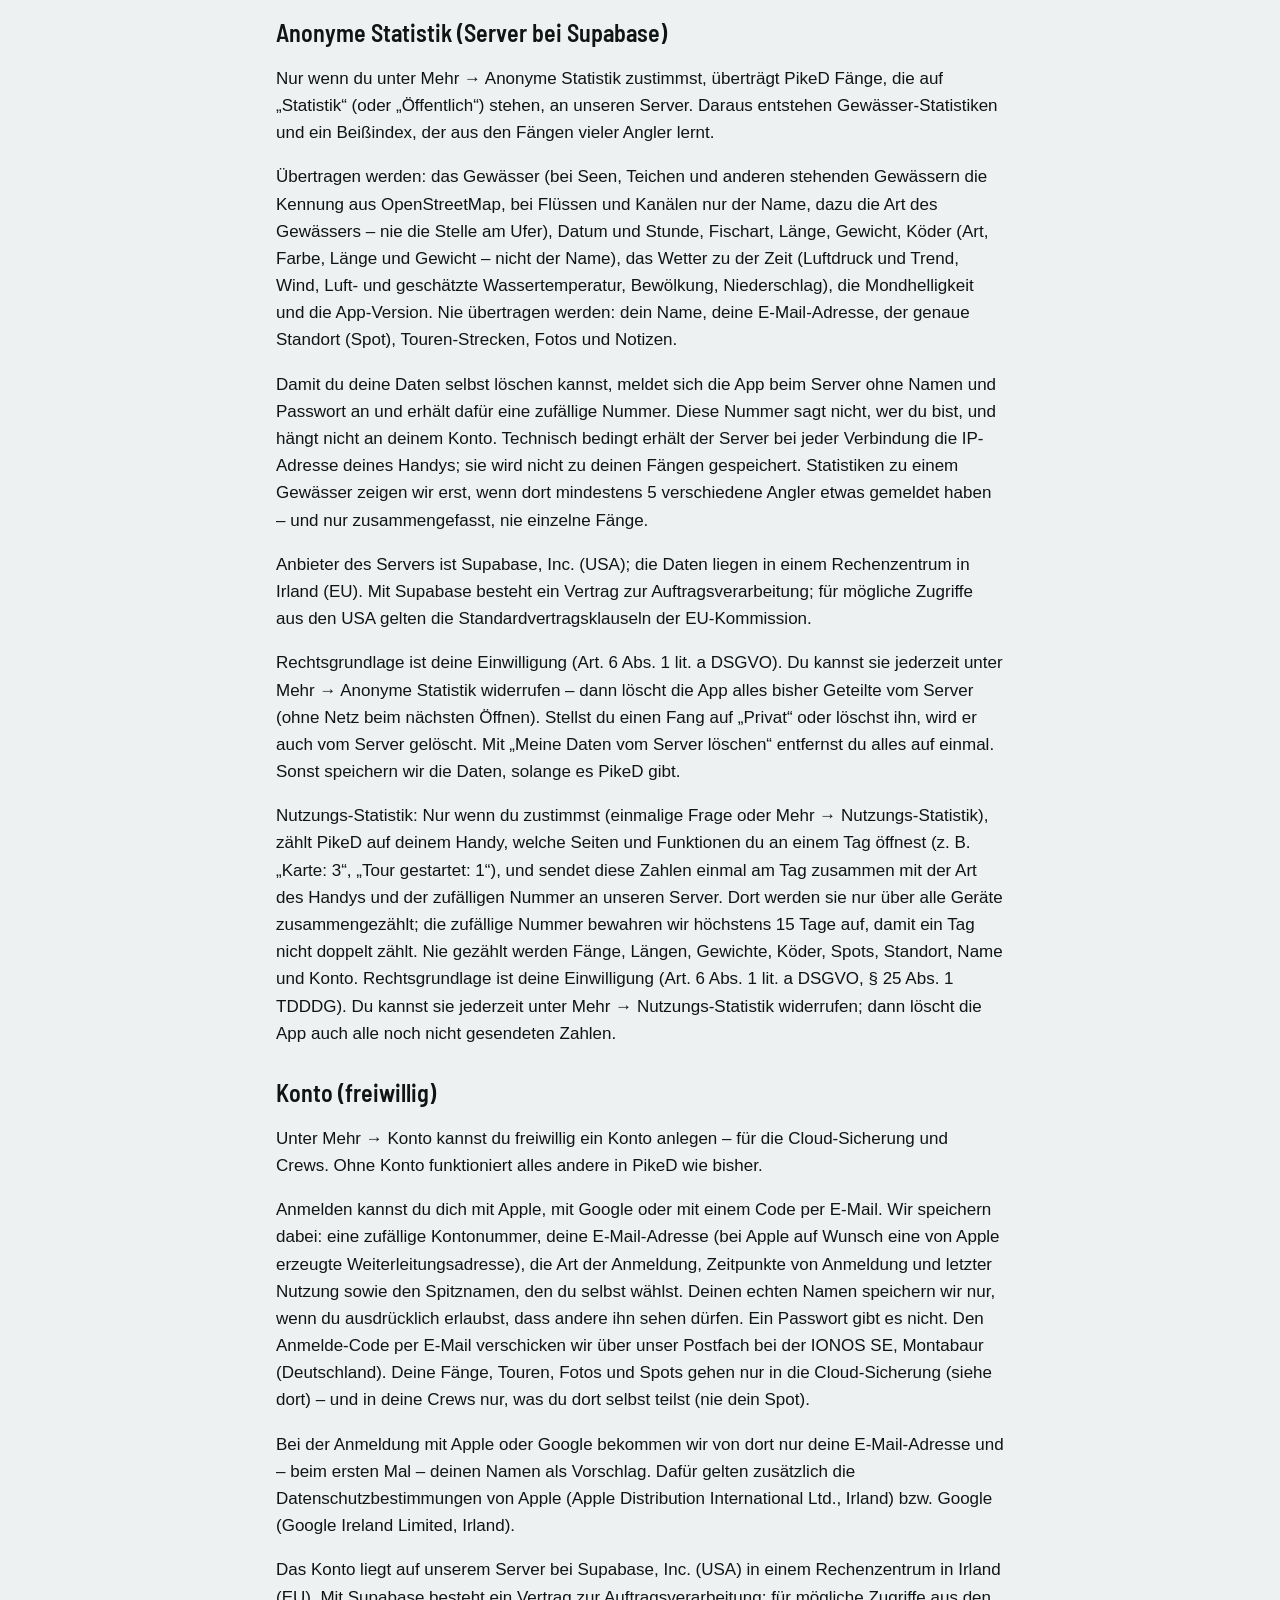
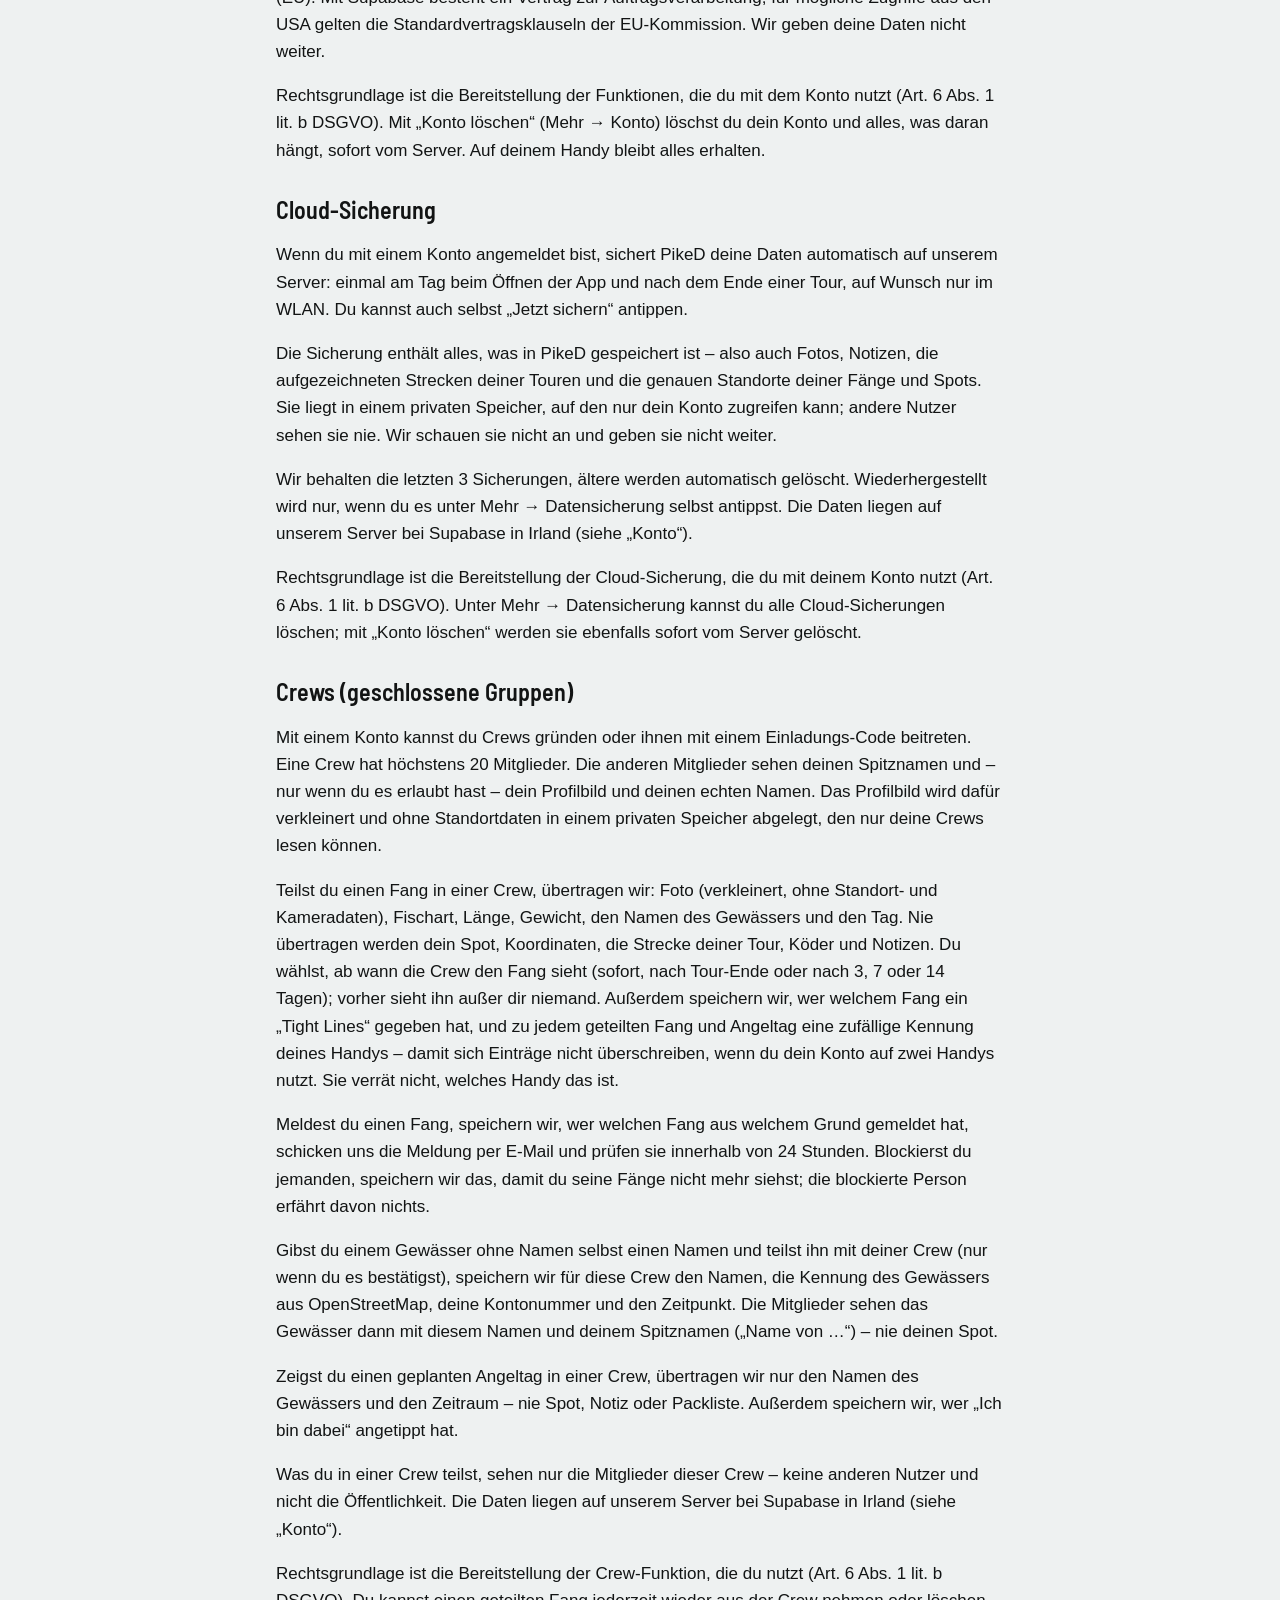
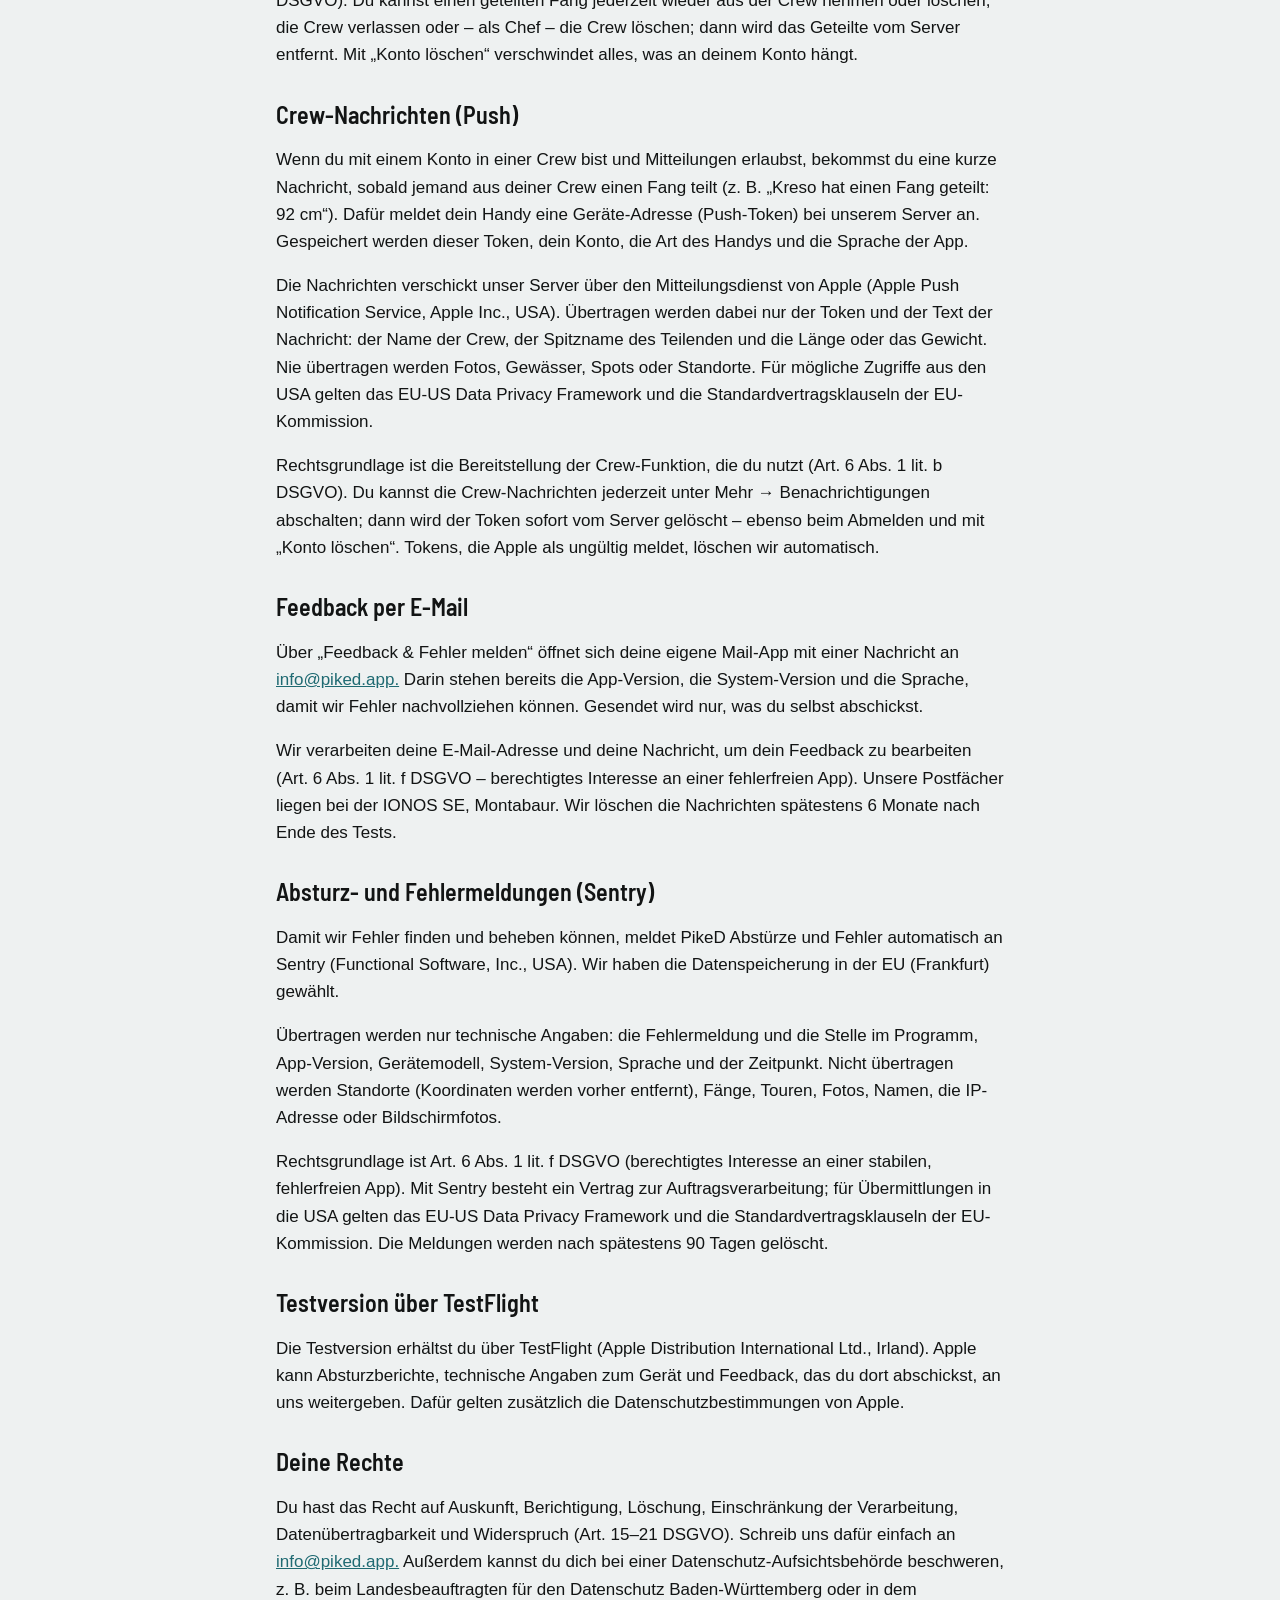
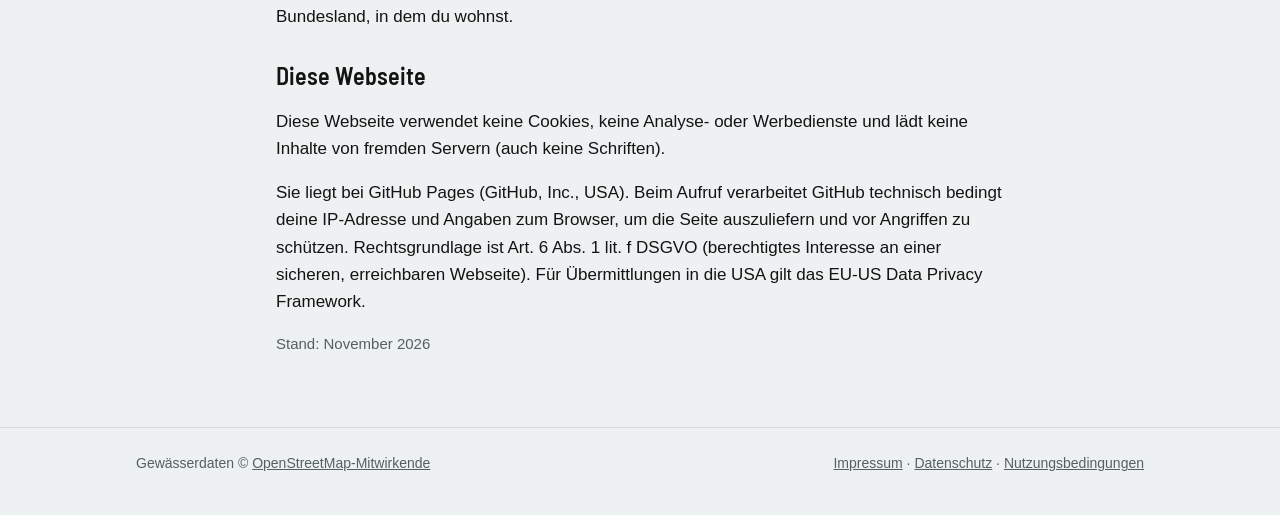
==== commit c7f3ace1: "Datenschutz: Strömung (Open-Meteo Flood API, GloFAS) Co-Authored-By: Claude Opus 5.5 <noreply@anthro" ====
--- a/datenschutz.html
+++ b/datenschutz.html
@@ -47,6 +47,7 @@
     <h2>Dienste, die die App abfragt</h2>
     <p>Für Wetter und Karte fragt PikeD die folgenden Dienste ab. Übertragen werden dabei die Koordinaten deines Standorts, der Stelle eines Fangs, einer Tour, eines geplanten Angeltags oder des Kartenausschnitts und technisch bedingt die IP-Adresse deines Handys. An den Wetterdienst gehen die Koordinaten auf etwa 1 km gerundet. Deine Fänge, Fotos und Touren selbst werden nicht übertragen.</p>
     <p>• Wetter: Open-Meteo (Open-Meteo.com, Schweiz) – Wetterdaten unter der Lizenz CC BY 4.0</p>
+    <p>• Strömung: an Flüssen fragt PikeD bei Open-Meteo zusätzlich den Abfluss ab (Modell GloFAS des Copernicus-Katastrophenschutzdienstes). Übertragen werden nur die Mittelpunkte von Rasterkästchen (etwa 5 × 4 km) rund um die Stelle, nicht dein genauer Standort.</p>
     <p>• Mindest-Version: Beim Start fragt PikeD bei unserem Server (Supabase, Irland – siehe „Konto“) nach, welche App-Version mindestens nötig ist. Übertragen wird nur die IP-Adresse; über dich wird dabei nichts gespeichert.</p>
     <p>• Karte: Apple Karten (Apple)</p>
     <p>• Ortssuche: Geoapify (KEPTAGO LTD, Paphos, Zypern; Server in der EU) – wenn du in der Suche auf der Karte „Suchen“ drückst. Die Anfrage läuft über unseren Server (Supabase, Irland), Geoapify erhält nur deinen Suchtext, nicht deine IP-Adresse oder deinen Standort. Nur wenn das nicht klappt: Nominatim der OpenStreetMap Foundation (Vereinigtes Königreich), dann direkt vom Handy.</p>
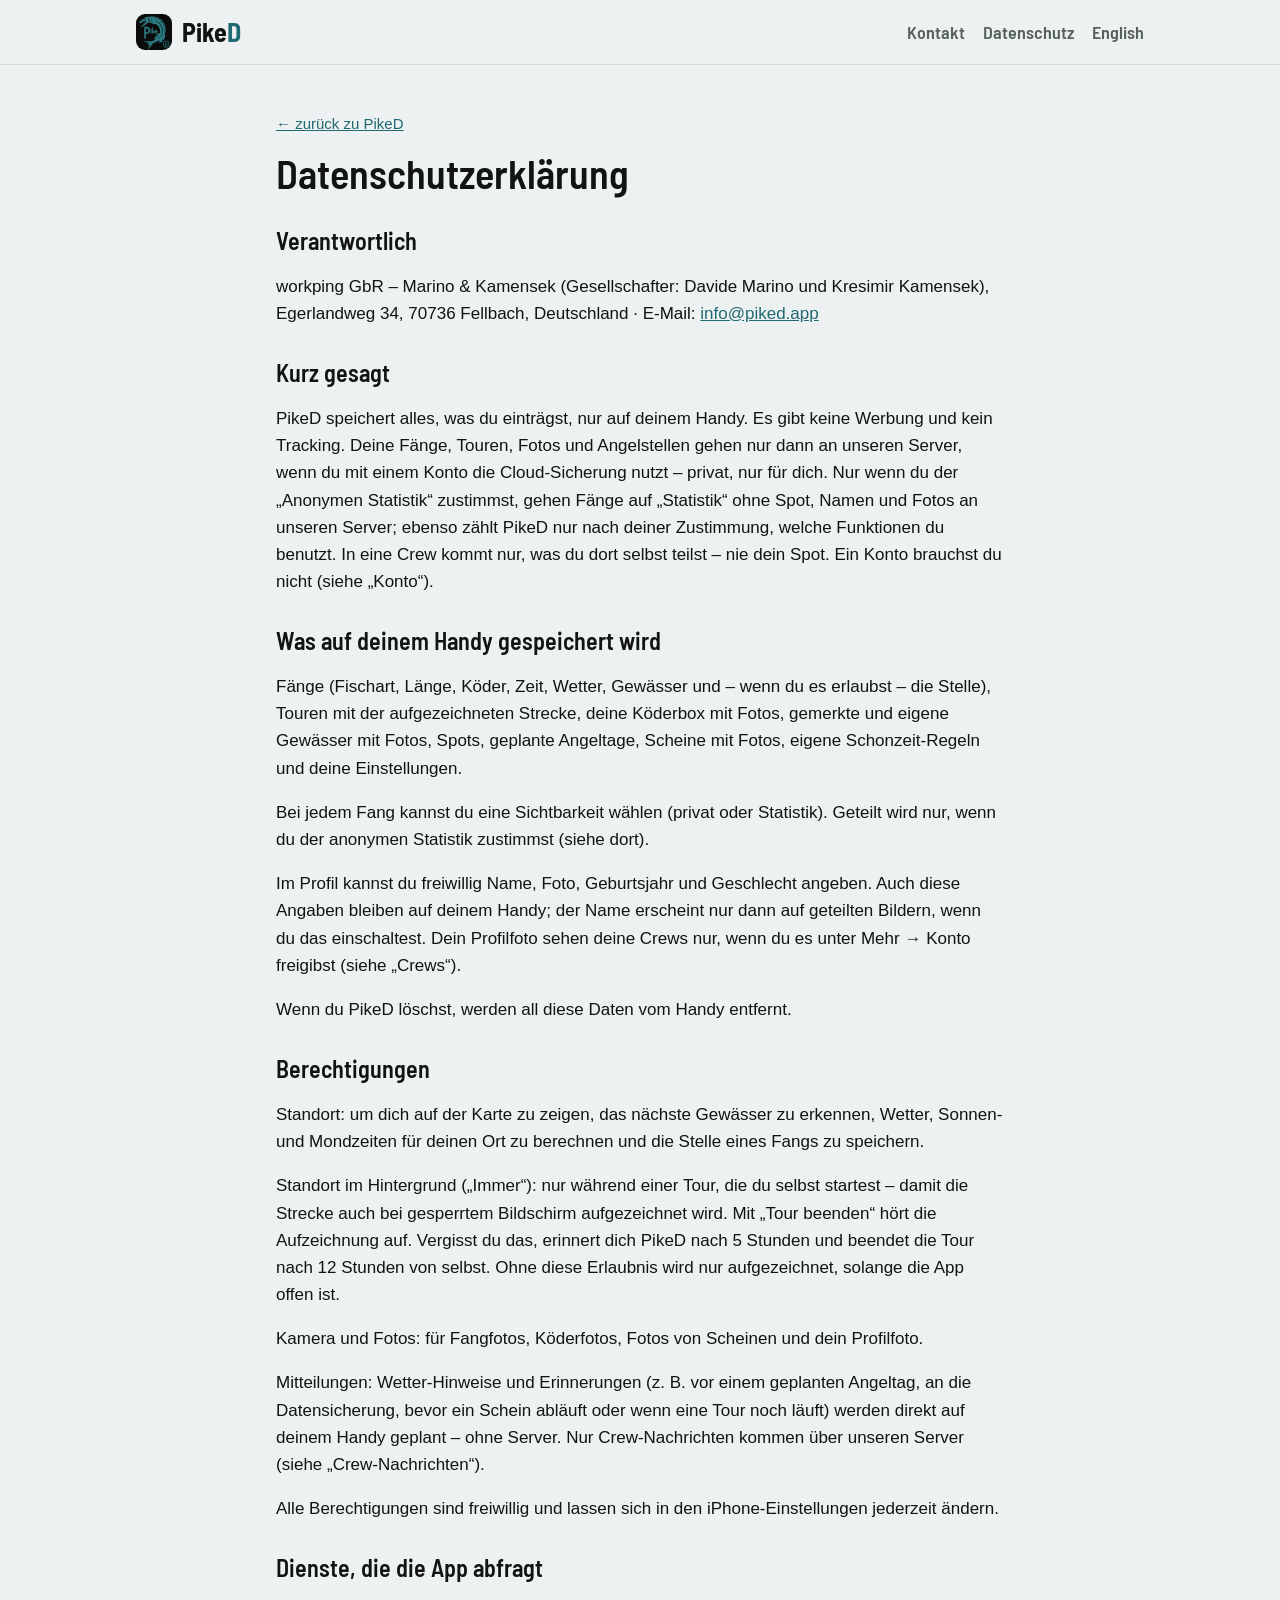
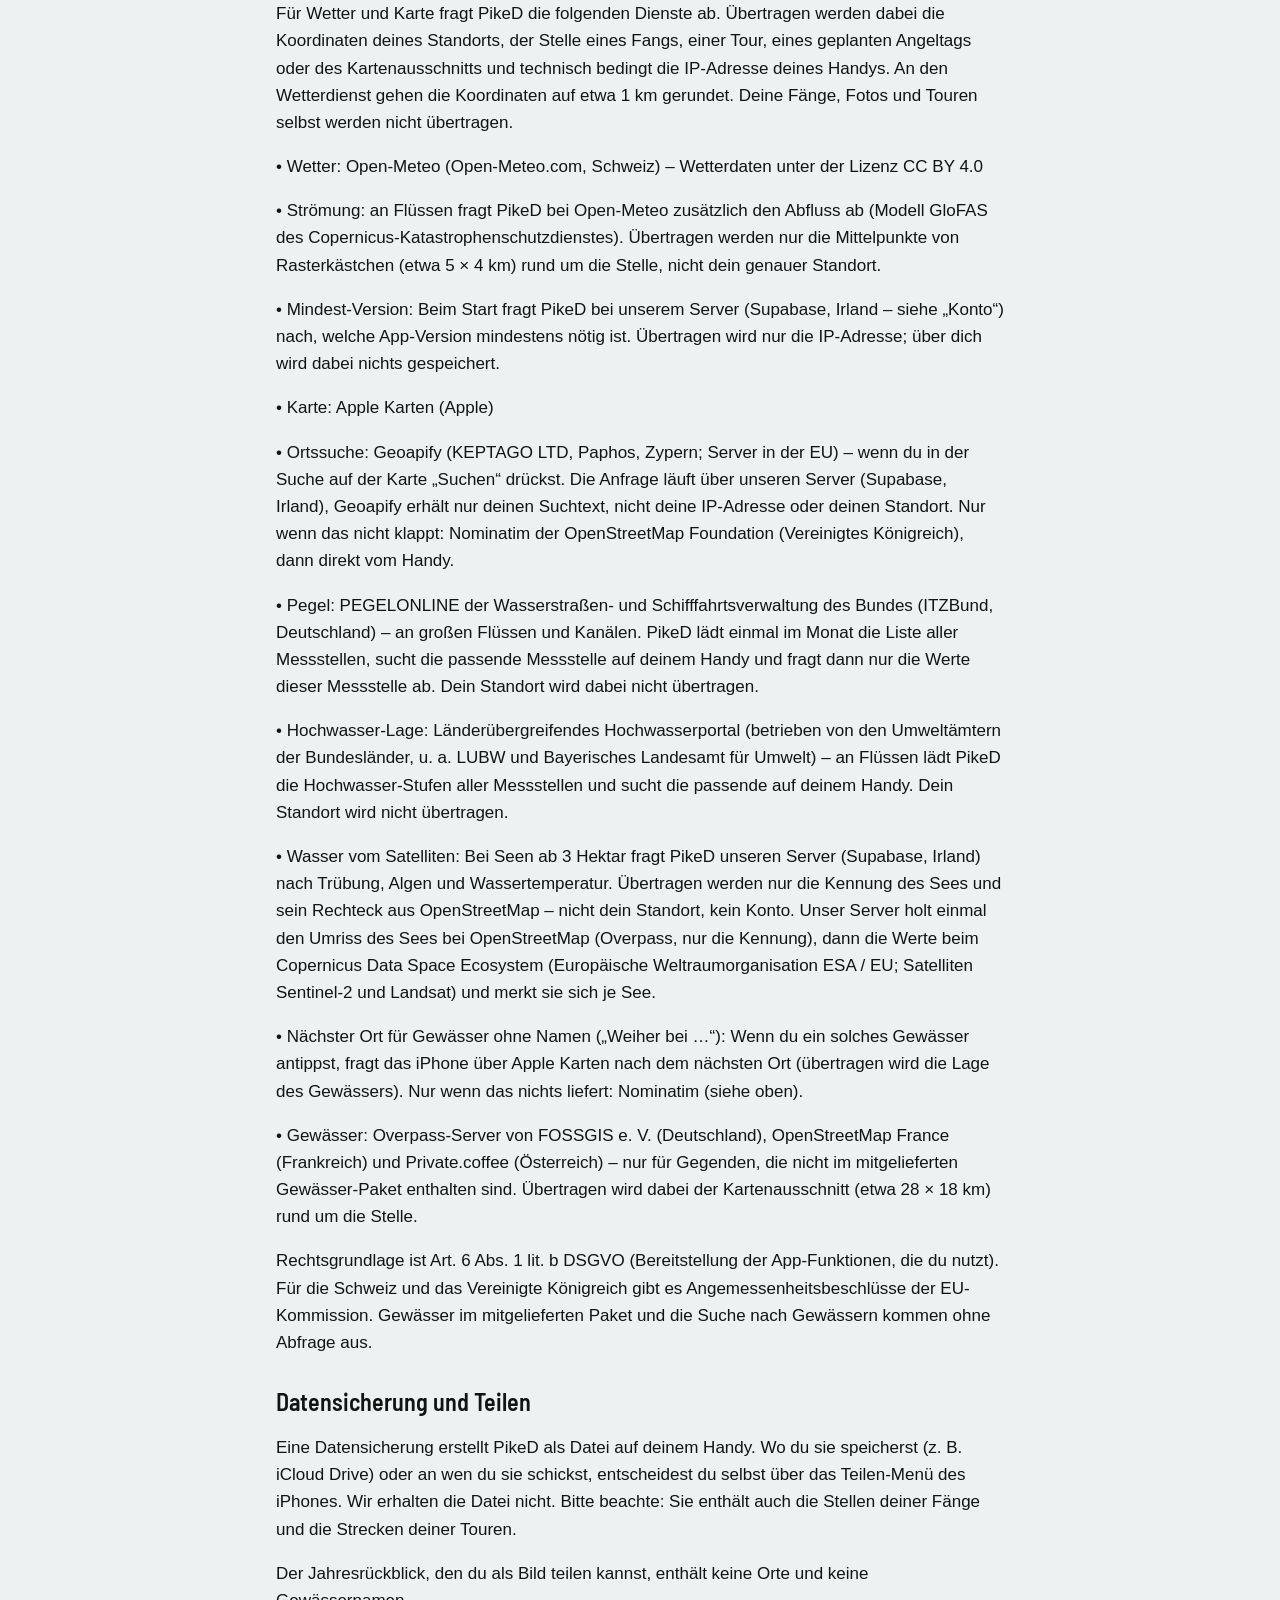
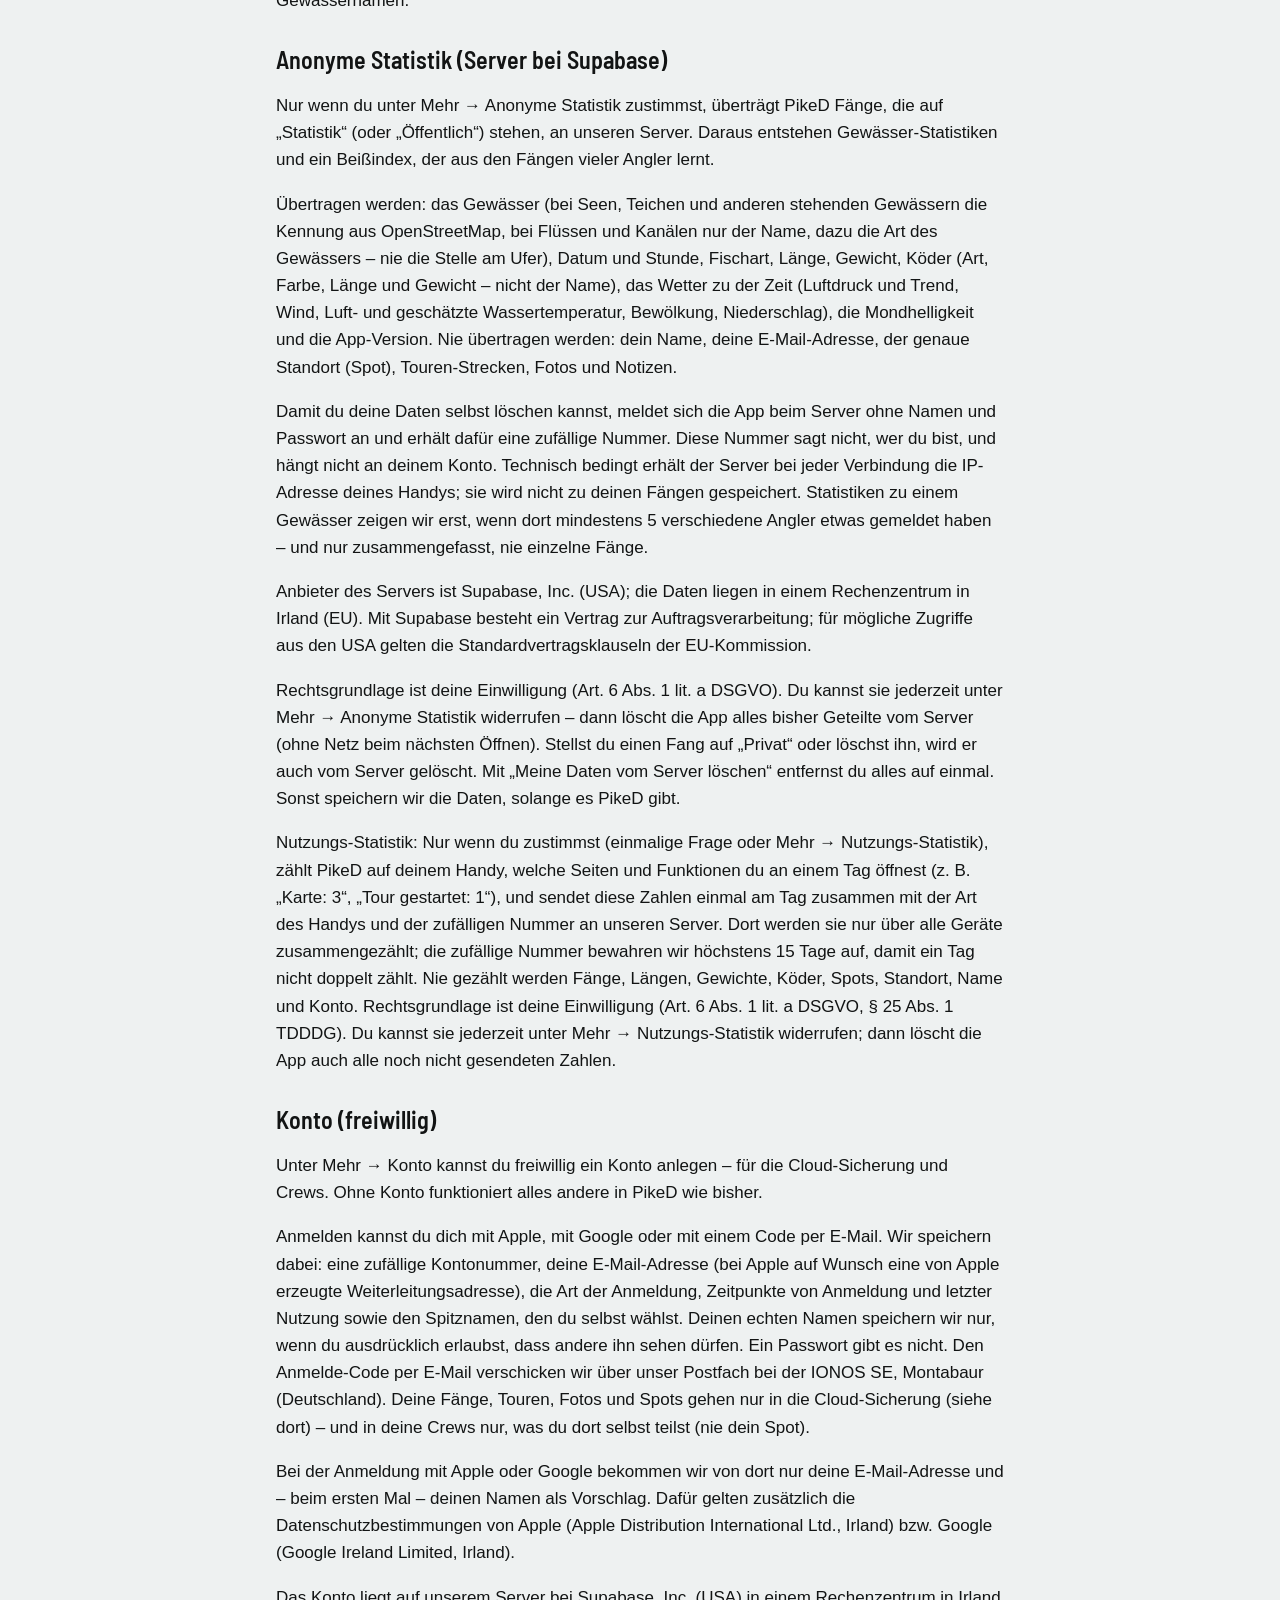
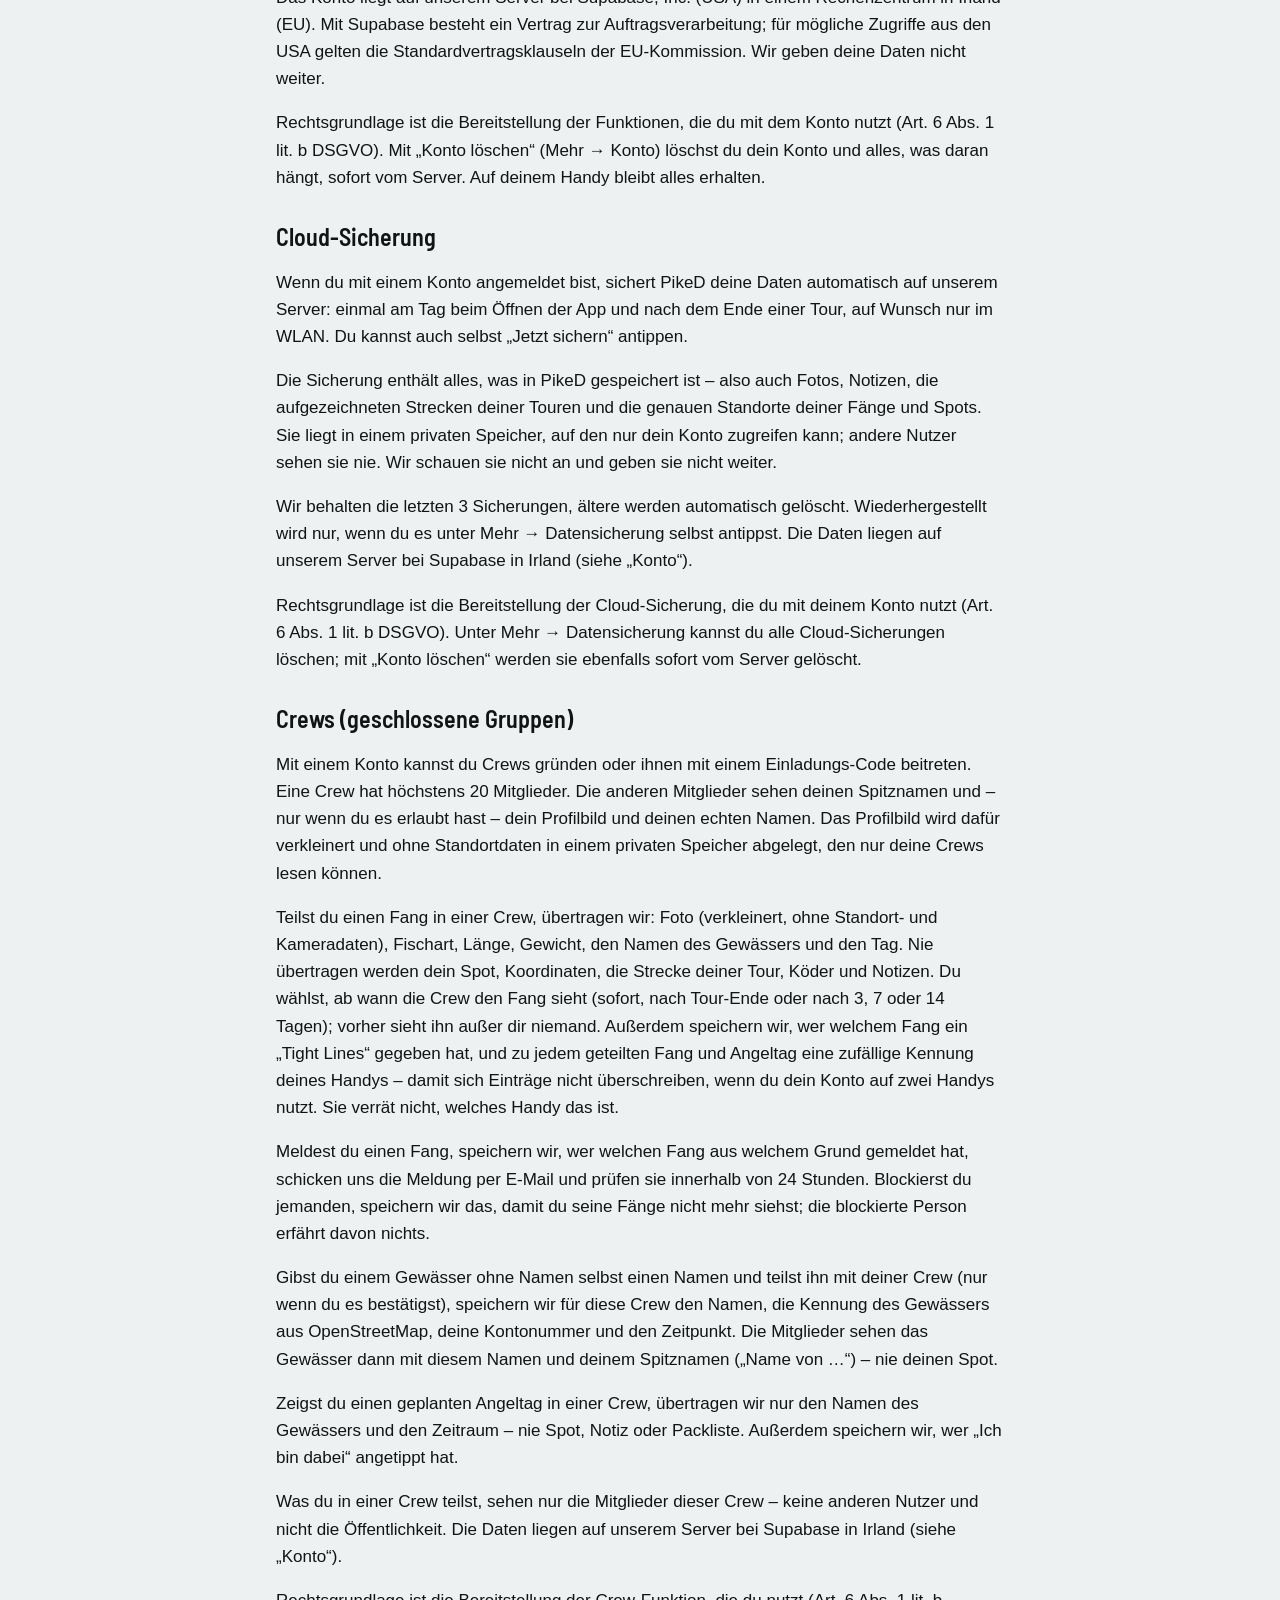
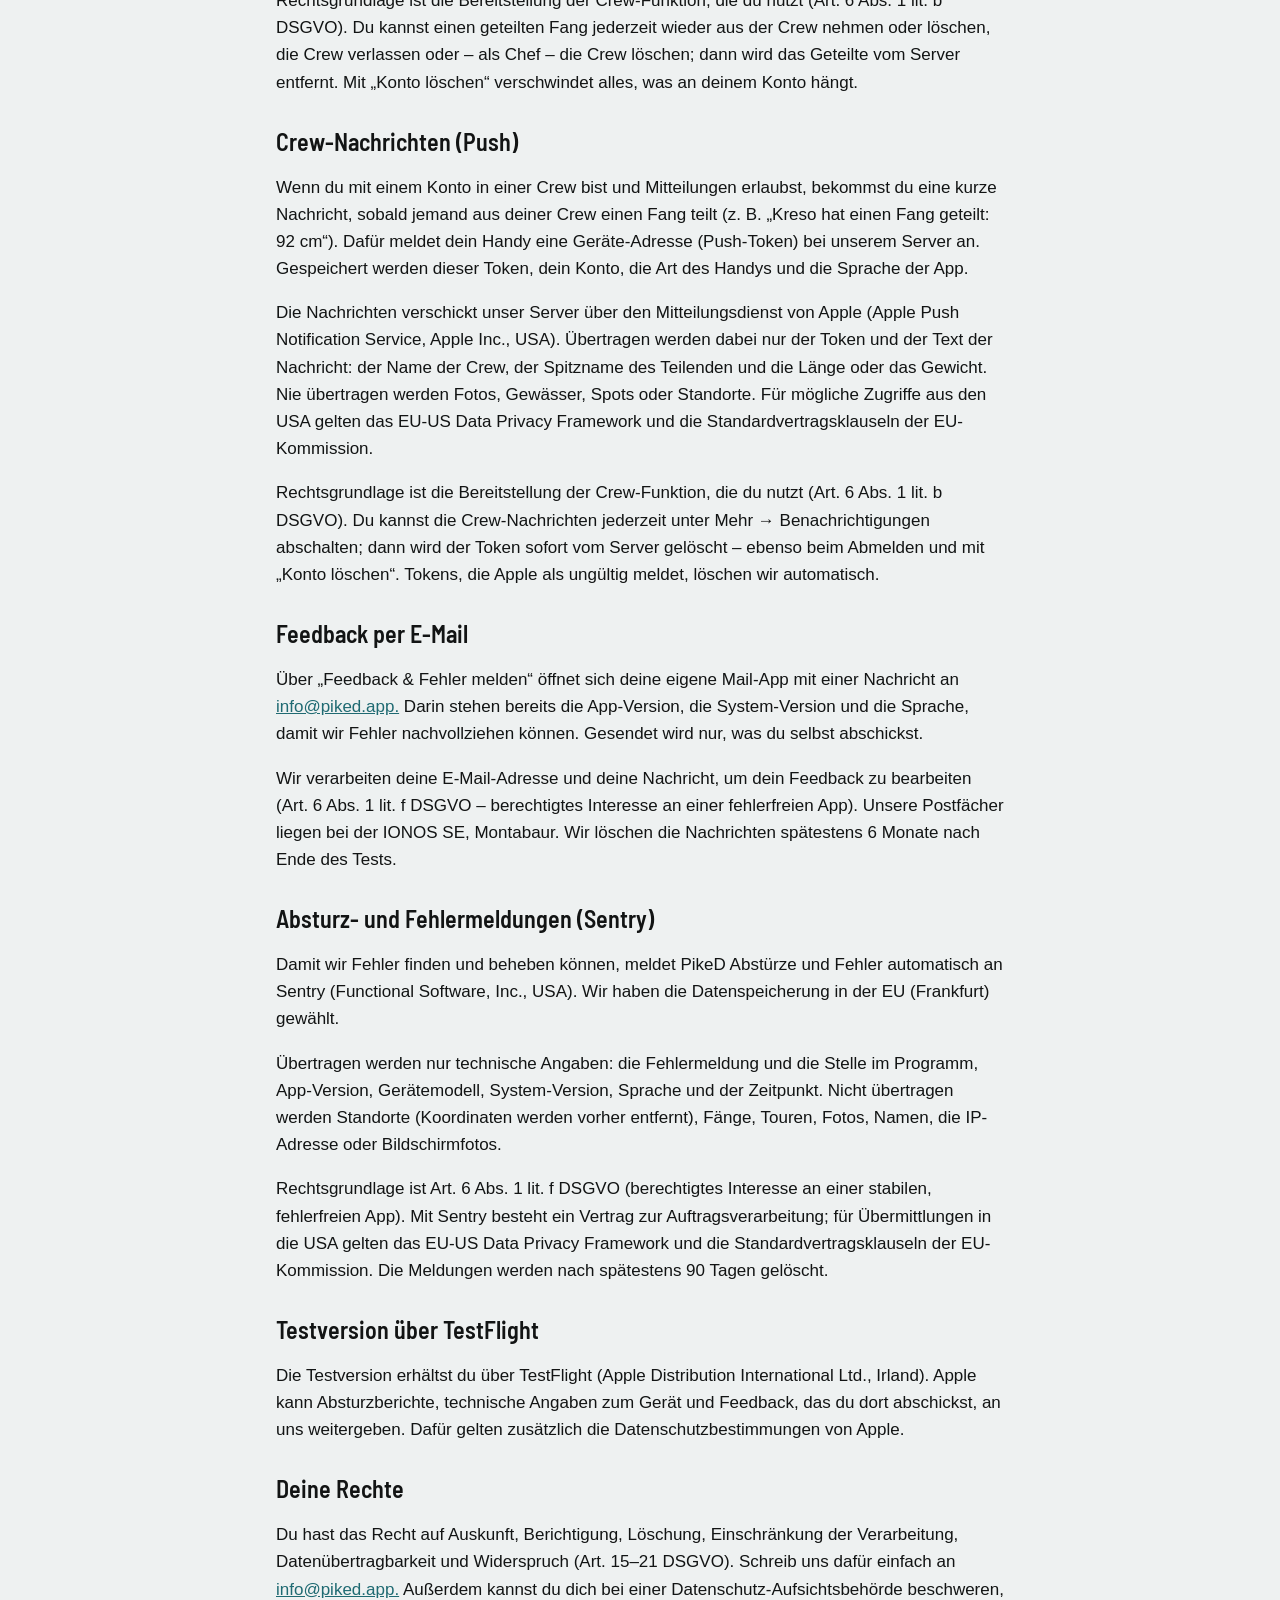
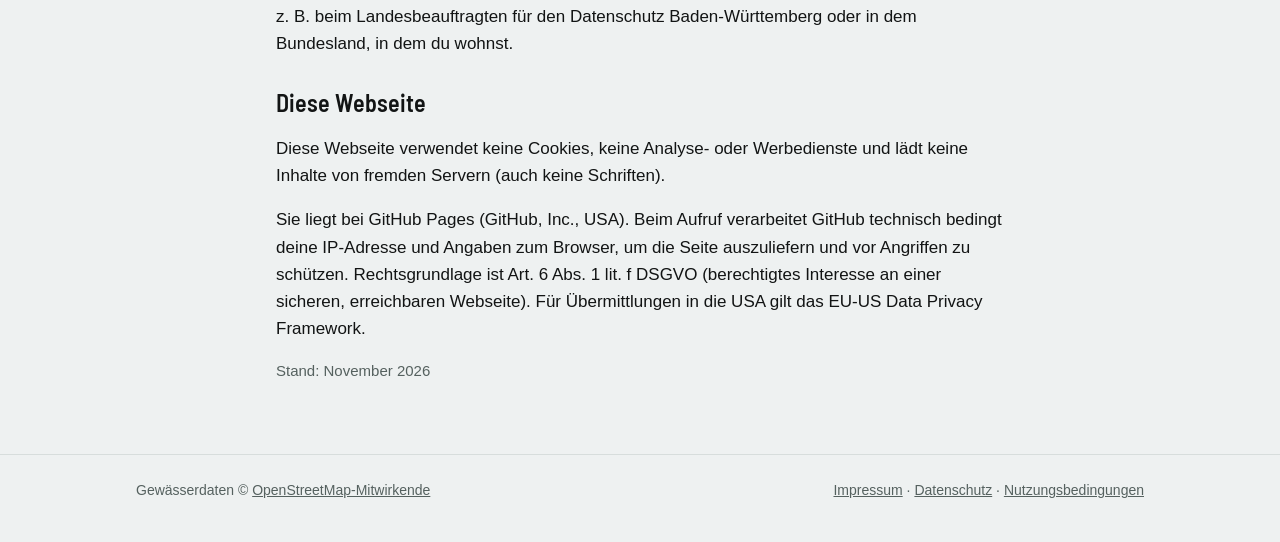
==== commit d3ba8101: "Datenschutz: Satellit mit Umriss (OpenStreetMap) und Wärmebildern (Landsat) Co-Authored-By: Claude O" ====
--- a/datenschutz.html
+++ b/datenschutz.html
@@ -53,7 +53,7 @@
     <p>• Ortssuche: Geoapify (KEPTAGO LTD, Paphos, Zypern; Server in der EU) – wenn du in der Suche auf der Karte „Suchen“ drückst. Die Anfrage läuft über unseren Server (Supabase, Irland), Geoapify erhält nur deinen Suchtext, nicht deine IP-Adresse oder deinen Standort. Nur wenn das nicht klappt: Nominatim der OpenStreetMap Foundation (Vereinigtes Königreich), dann direkt vom Handy.</p>
     <p>• Pegel: PEGELONLINE der Wasserstraßen- und Schifffahrtsverwaltung des Bundes (ITZBund, Deutschland) – an großen Flüssen und Kanälen. PikeD lädt einmal im Monat die Liste aller Messstellen, sucht die passende Messstelle auf deinem Handy und fragt dann nur die Werte dieser Messstelle ab. Dein Standort wird dabei nicht übertragen.</p>
     <p>• Hochwasser-Lage: Länderübergreifendes Hochwasserportal (betrieben von den Umweltämtern der Bundesländer, u. a. LUBW und Bayerisches Landesamt für Umwelt) – an Flüssen lädt PikeD die Hochwasser-Stufen aller Messstellen und sucht die passende auf deinem Handy. Dein Standort wird nicht übertragen.</p>
-    <p>• Wasser vom Satelliten: Bei Seen ab 3 Hektar fragt PikeD unseren Server (Supabase, Irland) nach Trübung und Algen. Übertragen werden nur die Kennung des Sees und sein Rechteck aus OpenStreetMap – nicht dein Standort, kein Konto. Unser Server holt die Werte beim Copernicus Data Space Ecosystem (Europäische Weltraumorganisation ESA / EU) und merkt sie sich je See.</p>
+    <p>• Wasser vom Satelliten: Bei Seen ab 3 Hektar fragt PikeD unseren Server (Supabase, Irland) nach Trübung, Algen und Wassertemperatur. Übertragen werden nur die Kennung des Sees und sein Rechteck aus OpenStreetMap – nicht dein Standort, kein Konto. Unser Server holt einmal den Umriss des Sees bei OpenStreetMap (Overpass, nur die Kennung), dann die Werte beim Copernicus Data Space Ecosystem (Europäische Weltraumorganisation ESA / EU; Satelliten Sentinel-2 und Landsat) und merkt sie sich je See.</p>
     <p>• Nächster Ort für Gewässer ohne Namen („Weiher bei …“): Wenn du ein solches Gewässer antippst, fragt das iPhone über Apple Karten nach dem nächsten Ort (übertragen wird die Lage des Gewässers). Nur wenn das nichts liefert: Nominatim (siehe oben).</p>
     <p>• Gewässer: Overpass-Server von FOSSGIS e. V. (Deutschland), OpenStreetMap France (Frankreich) und Private.coffee (Österreich) – nur für Gegenden, die nicht im mitgelieferten Gewässer-Paket enthalten sind. Übertragen wird dabei der Kartenausschnitt (etwa 28 × 18 km) rund um die Stelle.</p>
     <p>Rechtsgrundlage ist Art. 6 Abs. 1 lit. b DSGVO (Bereitstellung der App-Funktionen, die du nutzt). Für die Schweiz und das Vereinigte Königreich gibt es Angemessenheitsbeschlüsse der EU-Kommission. Gewässer im mitgelieferten Paket und die Suche nach Gewässern kommen ohne Abfrage aus.</p>
